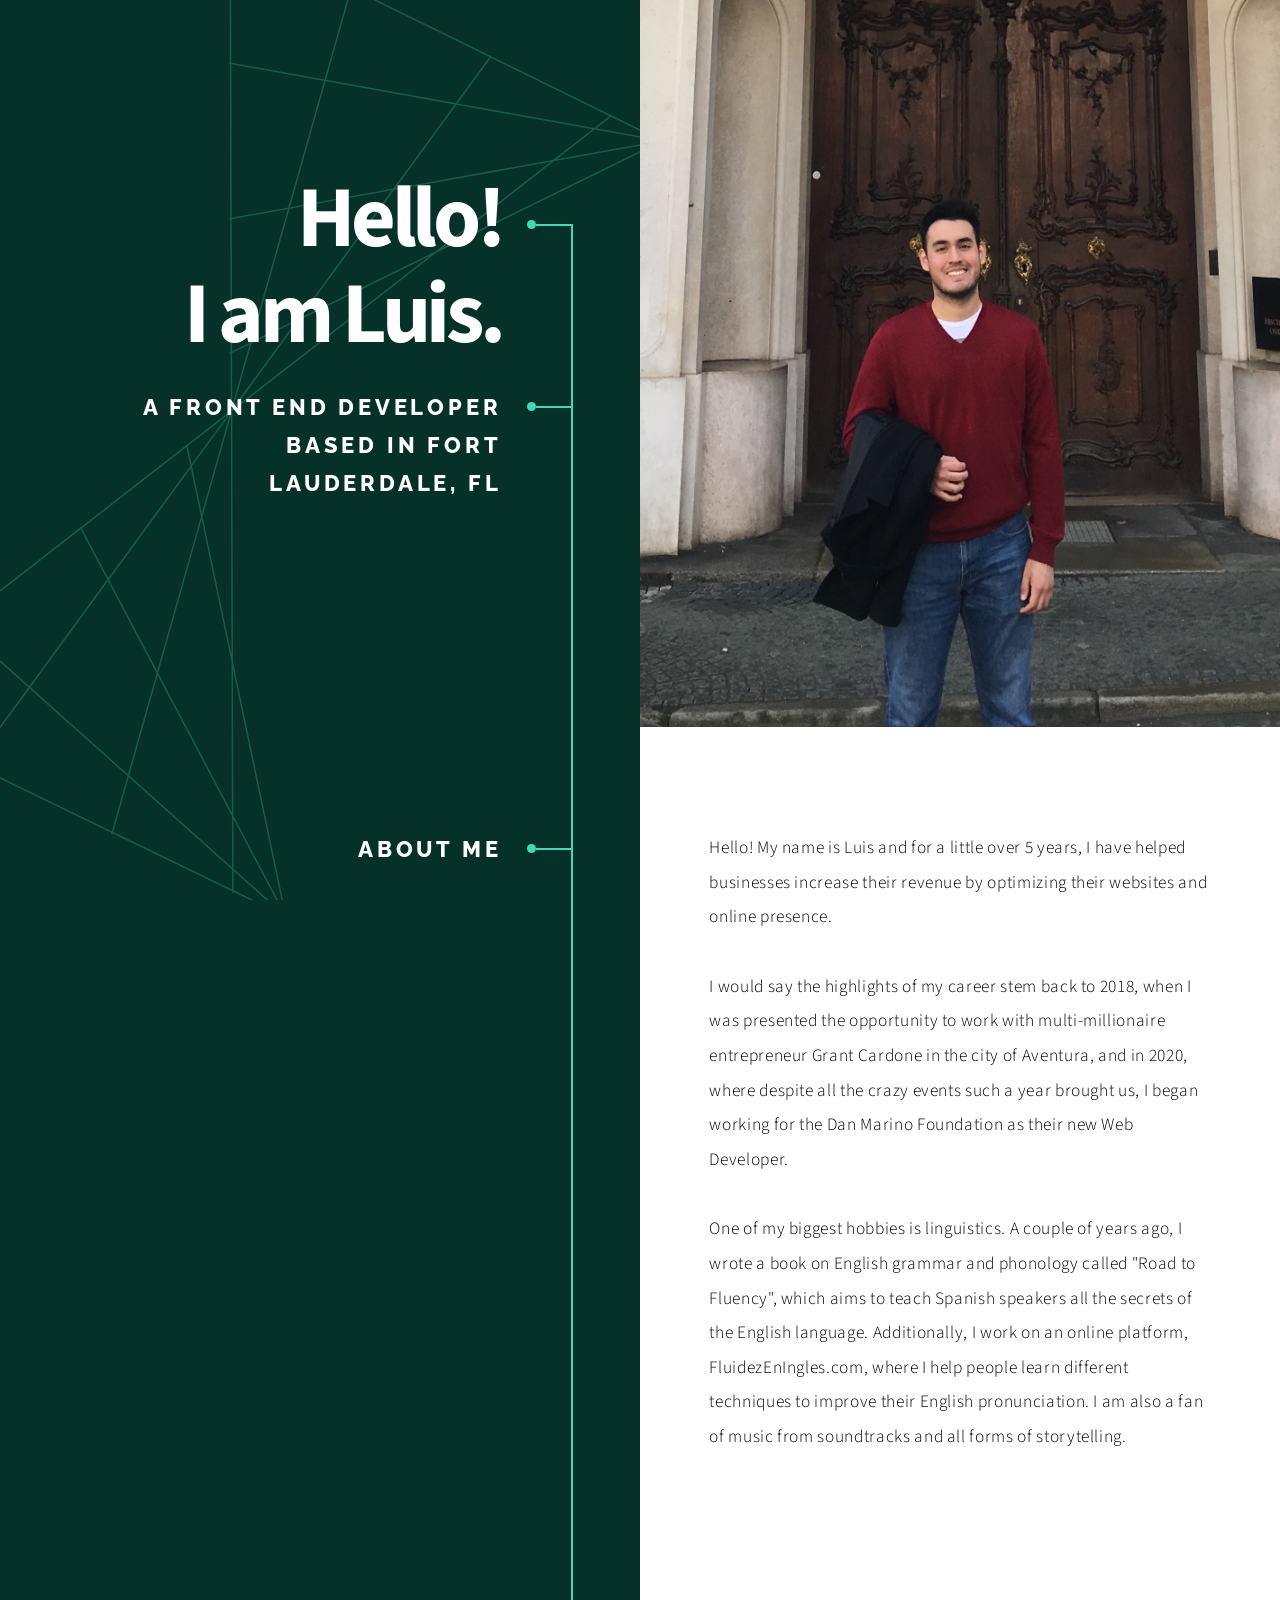
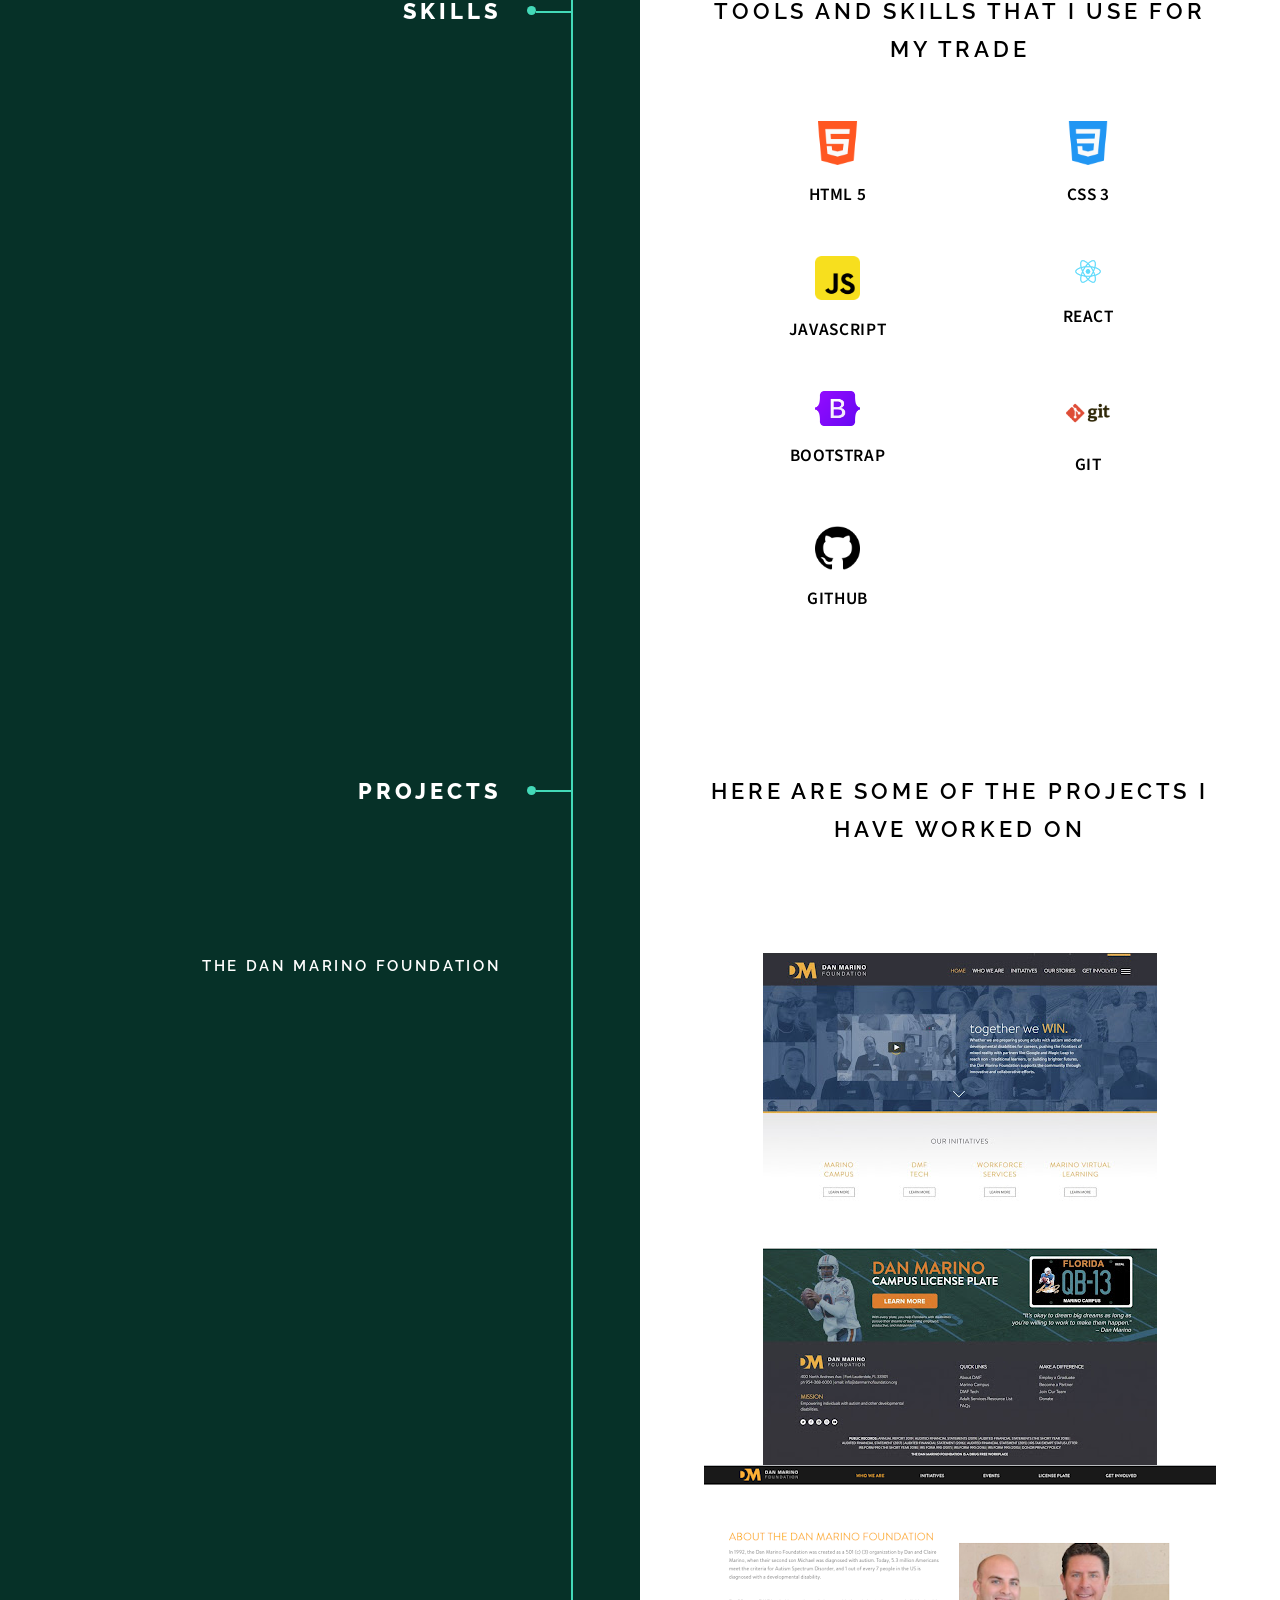
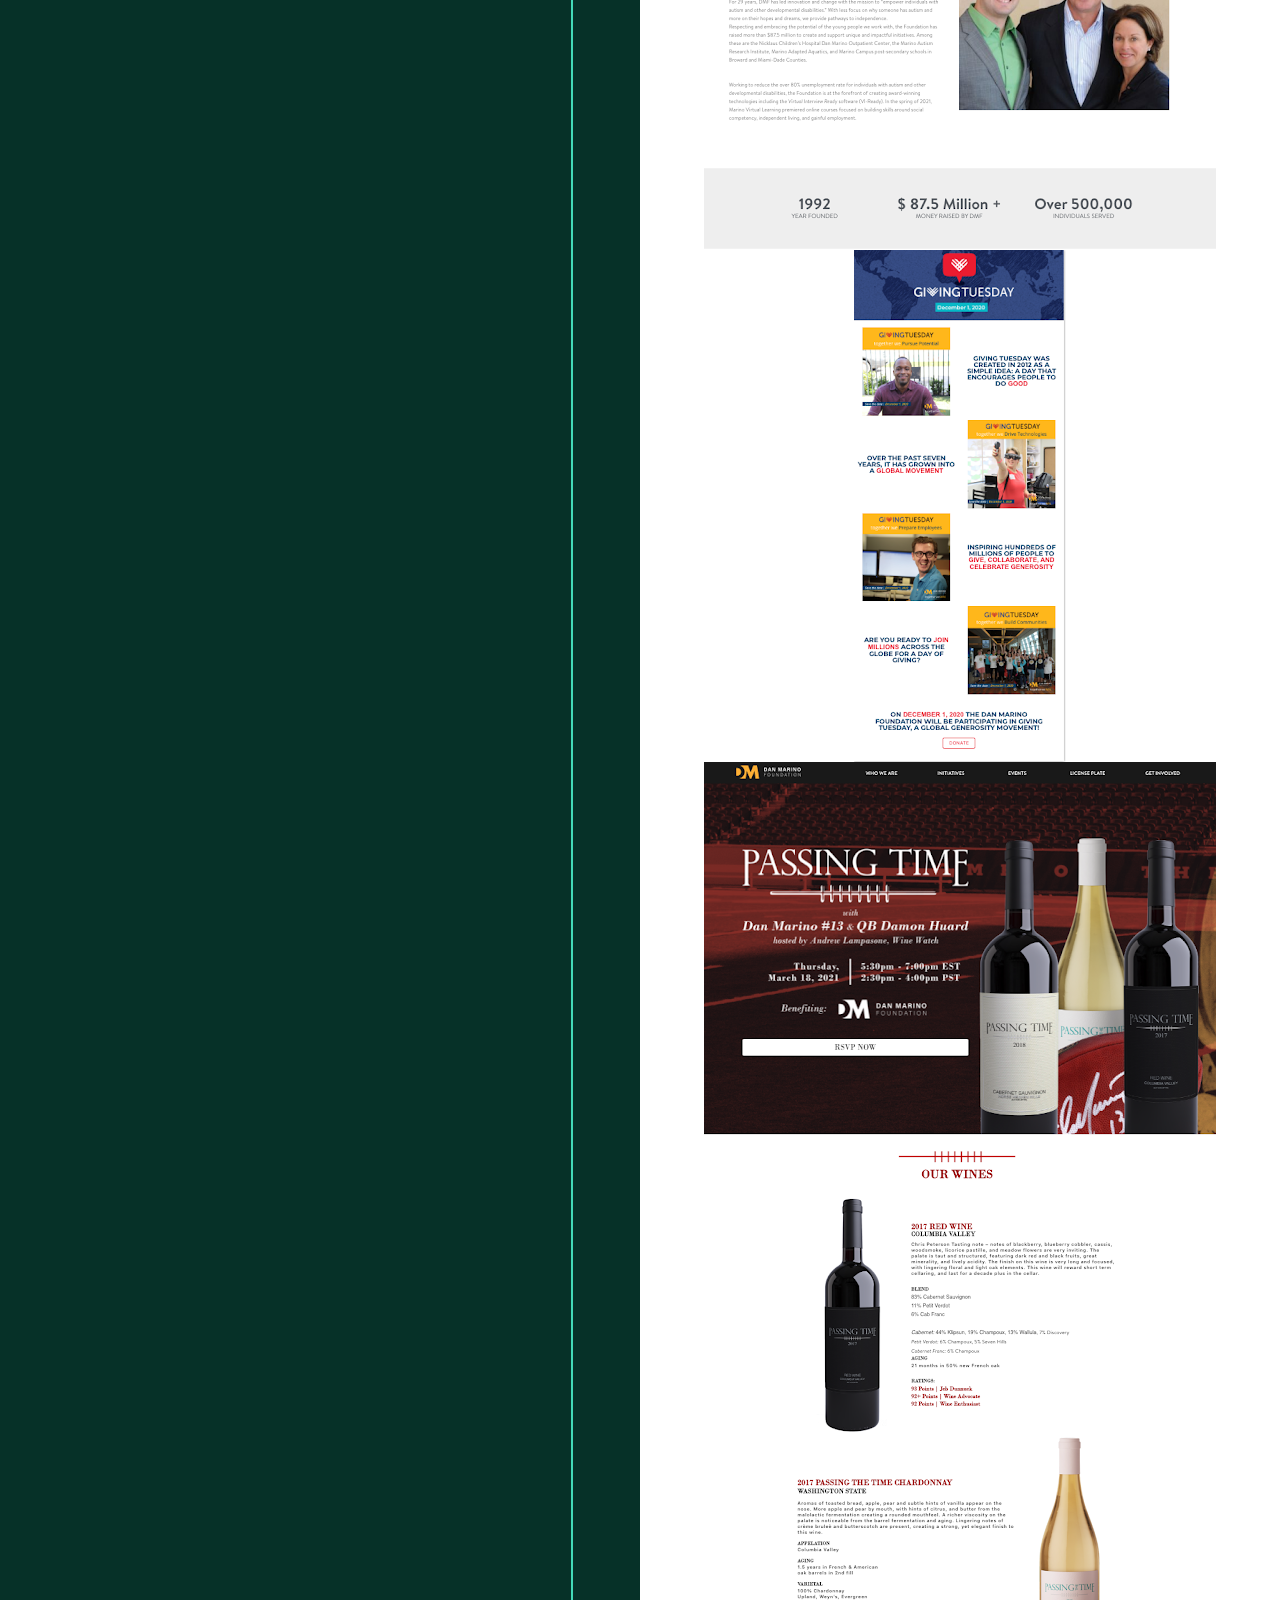
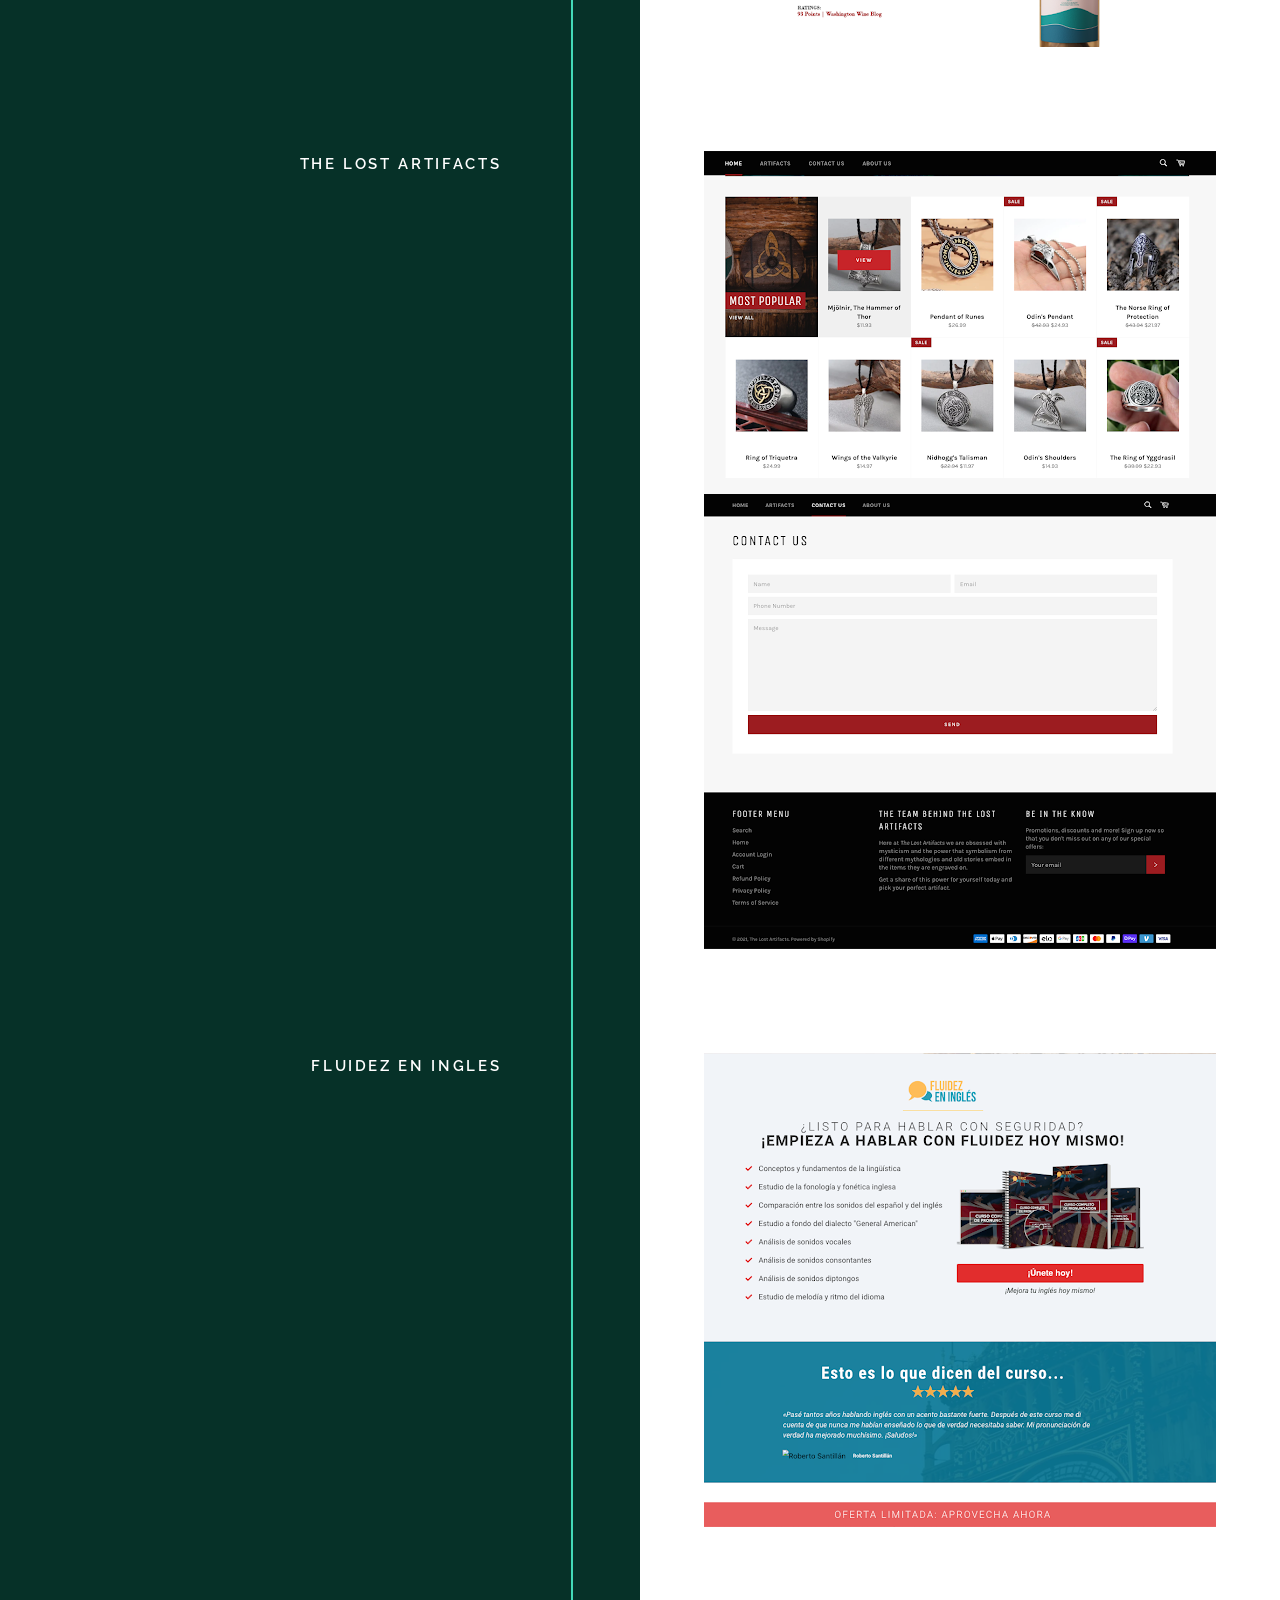
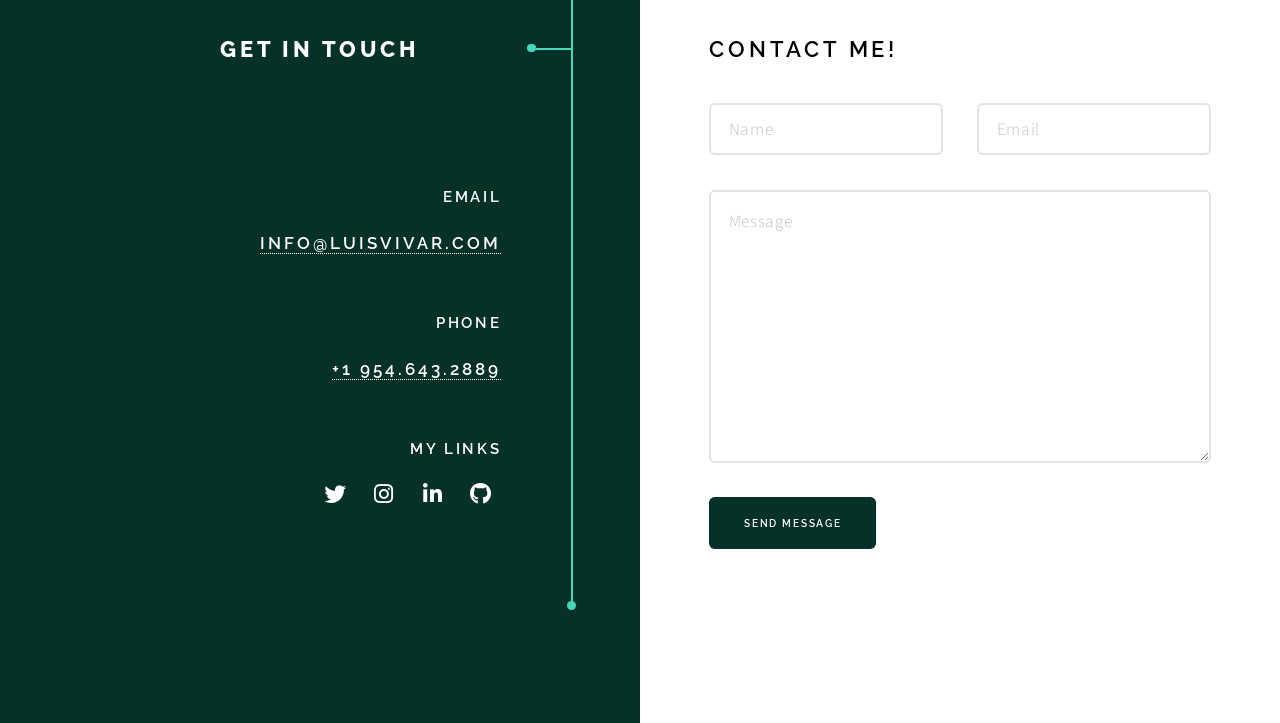
==== index.html @ 3ec6367f "Corrected Bootstrap Icon Corrected Bootstrap Icon from Skills section" ====
<html>
	<head>
		<title>Luis Vivar's Portfolio</title>
		<meta charset="utf-8" />
		<meta name="viewport" content="width=device-width, initial-scale=1, user-scalable=no" />
		<meta name="description" content="" />
		<meta name="keywords" content="" />
		<link rel="stylesheet" href="assets/css/main.css" />
	</head>
	<body class="is-preload">

		<!-- Wrapper -->
			<div id="wrapper">

				<!-- Intro -->
					<section class="intro">
						<header>
							<h1>Hello!
								<br> I am Luis.
							</h1>
							<h2>A front end developer based in Fort Lauderdale, Fl</h2>
							<!-- Intro <ul class="actions">
								<li><a href="#first" class="arrow scrolly"><span class="label">Next</span></a></li>
							</ul> -->
						</header>
						<div>
							<img id="me-img" src="images/me.jpg" alt="" />
						</div>
					</section>

				<!-- ABOUT ME -->
					<section id="first">
						<header>
							<h2>ABOUT ME</h2>
						</header>
						<div class="content">
							<p>
									Hello! My name is Luis and for a little over 5 years, I have helped businesses increase their revenue by optimizing their websites and online presence. 
								<br>
								<br>I would say the highlights of my career stem back to 2018, when I was presented the opportunity to work with multi-millionaire entrepreneur Grant Cardone in the city of Aventura, and in 2020, where despite all the crazy events such a year brought us, I began working for the Dan Marino Foundation as their new Web Developer.
								<br>
								<br> One of my biggest hobbies is linguistics. A couple of years ago, I wrote a book on English grammar and phonology called "Road to Fluency", which aims to teach Spanish speakers all the secrets of the English language. Additionally, I work on an online platform, FluidezEnIngles.com, where I help people learn different techniques to improve their English pronunciation. I am also a fan of music from soundtracks and all forms of storytelling.
								</p>
							<!-- <span class="image main"><img src="images/pic02.jpg" alt="" /></span> -->
						</div>
					</section>

				<!-- SKILLS -->
					<section>
						<header>
							<h2>Skills</h2>
						</header>
						<div class="content">
							<h2 class="centered-title"><strong>Tools and skills that I use for my trade</strong></h2>
							<ul class="feature-icons">
								<li class="icon solid"><img class="skill-icon" src="images/html-5.png" alt="">
									<br><strong>HTML 5</strong> </li>
								<li class="icon solid"><img class="skill-icon" src="images/css-3.png" alt="">
									<br><strong>CSS 3</strong> </li>
								<li class="icon solid"><img class="skill-icon" src="images/javascript.webp" alt="">
									<br><strong>JAVASCRIPT</strong> </li>
								<li class="icon solid"><img class="skill-icon" src="images/react1.png" alt="">
									<br><strong>REACT</strong> </li>
								<li class="icon solid"><img class="skill-icon" src="images/Bootstrap_logo.svg.png" alt="">
									<br><strong>BOOTSTRAP</strong> </li>
								<li class="icon solid"><img class="skill-icon" src="images/git.webp" alt="">
									<br><strong>GIT</strong> </li>
								<li class="icon solid"><img class="skill-icon" src="images/github.png" alt="">
									<br><strong>GITHUB</strong> </li>
							</ul>
						</div>
					</section>

				<!-- PROJECTS -->
					<section>
						<header>
							<h2>Projects</h2>
						</header>
						<div class="content">
							<h2 class="centered-title"><strong>Here are some of the projects I have worked on</strong></h2>

							<!-- The Dan Marino Foundation -->
								<section>
									<header>
										<h3>The Dan Marino Foundation</h3>
										<!-- <p class="p-project">Vehicula ultrices dolor amet ultricies et condimentum. Magna sed etiam consequat, et lorem adipiscing sed dolor sit amet, consectetur amet do eiusmod tempor incididunt  ipsum suspendisse ultrices gravida.</p>-->
									</header>
									<div class="gallery">
											<img src="images/gallery/dmf1.jpeg" alt="">
											<img src="images/gallery/dmf2.png" alt="">
											<img src="images/gallery/dmf3.png" alt="">
											<img src="images/gallery/dmf4.png" alt="">
											<img src="images/gallery/dmf5.png" alt="">
									</div>
								</section>

							<!-- The Lost Artifacts -->
								<section>
									<header>
										<h3>The Lost Artifacts</h3>
										<!-- <p class="p-project">Aenean ornare velit lacus, ac varius enim ullamcorper eu. Proin aliquam sed facilisis ante interdum congue. Integer mollis, nisl amet convallis, porttitor magna ullamcorper, amet mauris. Ut magna finibus nisi nec lacinia ipsum maximus.</p>-->
									</header>
									<div class="gallery">
											<img src="images/gallery/tla1.png" alt="">
											<img src="images/gallery/tla2.png" alt="">
									</div>
								</section>

							<!-- Fluidez En Ingles -->
								<section>
									<header>
										<h3>Fluidez en Ingles</h3>
										<!-- <p class="p-project">Proin aliquam facilisis ante interdum. Sed nulla amet lorem feugiat tempus aenean ornare velit lacus, ac varius sed enim lorem ullamcorper dolore.  ac varius enim lorem ullamcorper dolore. Proin aliquam facilisis.</p>-->
									</header>
									<div class="gallery">
											<img src="images/gallery/fei.png" alt="">
									</div>
								</section>

						</div>
					</section>

	

				<!-- CONTACT -->
					<section>
						<header>
							<h2 class="centered-title">Get in touch</h2>
						</header>
						<div class="content">
							<h2><strong>Contact me!</strong></h2>
							<form>
								<div class="fields">
									<div class="field half">
										<input type="text" name="name" id="name" placeholder="Name" />
									</div>
									<div class="field half">
										<input type="email" name="email" id="email" placeholder="Email" />
									</div>
									<div class="field">
										<textarea name="message" id="message" placeholder="Message" rows="7"></textarea>
									</div>
								</div>
								<ul class="actions">
									<li><input type="submit" value="Send Message" class="button primary" /></li>
								</ul>
							</form>
						</div>
						<footer>
							<ul class="items">
								<li>
									<h3>Email</h3>
									<a href="#">info@luisvivar.com</a>
								</li>
								<li>
									<h3>Phone</h3>
									<a href="#">+1 954.643.2889</a>
								</li>
								<li>
									<h3>My links</h3>
									<ul class="icons">
										<li><a href="https://twitter.com/luisvivart" class="icon brands fa-twitter" target="_blank"><span class="label">Twitter</span></a></li>
										<li><a href="https://instagram.com/luisvivart" class="icon brands fa-instagram" target="_blank"><span class="label">Instagram</span></a></li>
										<li><a href="https://linkedin.com/in/luisvivart" class="icon brands fa-linkedin-in" target="_blank"><span class="label">LinkedIn</span></a></li>
										<li><a href="https://github.com/luisvivart" class="icon brands fa-github" target="_blank"><span class="label">GitHub</span></a></li>
									</ul>
								</li>
							</ul>
						</footer>
					</section>

		<!-- Scripts -->
			<script src="assets/js/jquery.min.js"></script>
			<script src="assets/js/jquery.scrolly.min.js"></script>
			<script src="assets/js/browser.min.js"></script>
			<script src="assets/js/breakpoints.min.js"></script>
			<script src="assets/js/util.js"></script>
			<script src="assets/js/main.js"></script>

	</body>
</html>
---- assets/css/main.css ----
@import url(fontawesome-all.min.css);
@import url("https://fonts.googleapis.com/css?family=Source+Sans+Pro:300,600,700,300i,600i,700i|Raleway:600,800");

/**
	CUSTOM CSS
**/

.skill-icon{
	max-width: 18%;
}

#me-img {
	max-width:100%;
	height: auto;

}


.gallery {
	text-align: center;
	display: block;
}

	.gallery img {
		max-width:100%;
		height:auto;
	}

.p-project{
	color: white;
}

.centered-title {
	text-align: center;
}

html, body, div, span, applet, object,
iframe, h1, h2, h3, h4, h5, h6, p, blockquote,
pre, a, abbr, acronym, address, big, cite,
code, del, dfn, em, ins, kbd, q, s, samp,
small, strike, strong, sub, sup, tt, var, b,
u, i, center, dl, dt, dd, ol, ul, li, fieldset,
form, label, legend, table, caption, tbody,
tfoot, thead, tr, th, td, article, aside,
canvas, details, embed, figure, figcaption,
footer, header, hgroup, menu, nav, output, ruby,
section, summary, time, mark, audio, video {
	margin: 0;
	padding: 0;
	border: 0;
	font-size: 100%;
	font: inherit;
	vertical-align: baseline;}


article, aside, details, figcaption, figure,
footer, header, hgroup, menu, nav, section {
	display: block;}

body {
	line-height: 1;
}

ol, ul {
	list-style: none;
}

blockquote, q {
	quotes: none;
}

	blockquote:before, blockquote:after, q:before, q:after {
		content: '';
		content: none;
	}

table {
	border-collapse: collapse;
	border-spacing: 0;
}

body {
	-webkit-text-size-adjust: none;
}

mark {
	background-color: transparent;
	color: inherit;
}

input::-moz-focus-inner {
	border: 0;
	padding: 0;
}

input, select, textarea {
	-moz-appearance: none;
	-webkit-appearance: none;
	-ms-appearance: none;
	appearance: none;
}

/* Basic */

	@-ms-viewport {
		width: device-width;
	}

	body {
		-ms-overflow-style: scrollbar;
	}

	@media screen and (max-width: 480px) {

		html, body {
			min-width: 320px;
		}

	}

	html {
		box-sizing: border-box;
	}

	*, *:before, *:after {
		box-sizing: inherit;
	}

	html {
		overflow-x: hidden;
	}

	body {
		background: #ffffff;
		overflow-x: hidden;
	}

		body.is-preload *, body.is-preload *:before, body.is-preload *:after {
			-moz-animation: none !important;
			-webkit-animation: none !important;
			-ms-animation: none !important;
			animation: none !important;
			-moz-transition: none !important;
			-webkit-transition: none !important;
			-ms-transition: none !important;
			transition: none !important;
		}

/* Typography */

	html {
		font-size: 18pt;
	}

		@media screen and (max-width: 1920px) {

			html {
				font-size: 13pt;
			}

		}

		@media screen and (max-width: 1152px) {

			html {
				font-size: 14pt;
			}

		}

		@media screen and (max-width: 736px) {

			html {
				font-size: 12pt;
			}

		}

		@media screen and (max-width: 480px) {

			html {
				font-size: 11pt;
			}

		}

	body {
		background-color: #ffffff;
		color: #000000;
	}

	body, input, select, textarea {
		color: #000000;
		font-family: "Source Sans Pro", Helvetica, sans-serif;
		font-size: 1rem;
		font-weight: 300;
		letter-spacing: 0.0375em;
		line-height: 2;
	}

	a {
		-moz-transition: border-bottom-color 0.25s ease-in-out;
		-webkit-transition: border-bottom-color 0.25s ease-in-out;
		-ms-transition: border-bottom-color 0.25s ease-in-out;
		transition: border-bottom-color 0.25s ease-in-out;
		text-decoration: none;
		color: #000000;
		border-bottom: dotted 1px;
	}

		a:hover {
			text-decoration: none;
			border-bottom-color: transparent;
		}

	strong, b {
		font-weight: 600;
		color: #000000;
	}

	em, i {
		font-style: italic;
	}

	p, span{
		margin: 0 0 2rem 0;
	}

	h1, h2, h3, h4, h5, h6, a {
		color: white;
		font-family: "Raleway", Helvetica, sans-serif;
		font-weight: 600;
		letter-spacing: 0.175em;
		line-height: 1.75;
		margin: 0 0 1.5rem 0;
		text-transform: uppercase;
	}

		h1 a, h2 a, h3 a, h4 a, h5 a, h6 a {
			color: inherit;
			text-decoration: none;
		}

	h1 {
		font-family: "Source Sans Pro", Helvetica, sans-serif;
		font-size: 5rem;
		font-weight: 700;
		letter-spacing: -0.05em;
		line-height: 1.1;
		margin: 0 0 1.5rem 0;
		text-transform: none;
	}

	h2 {
		font-size: 1.25rem;
		font-weight: 800;
		margin: 0 0 2rem 0;
	}

	h3 {
		font-size: 0.875rem;
	}

	h4 {
		font-size: 0.875rem;
	}

	h5 {
		font-size: 0.75rem;
	}

	h6 {
		font-size: 0.625rem;
	}

	@media screen and (max-width: 736px) {

		h1 {
			font-size: 4.5rem;
			line-height: 1.1;
		}

		h2 {
			font-size: 1.25rem;
			line-height: 1.7;
		}

		h3 {
			font-size: 0.9rem;
		}

		h4 {
			font-size: 0.75rem;
		}

		h5 {
			font-size: 0.675rem;
		}

	}

	@media screen and (max-width: 360px) {

		h1 {
			font-size: 3.75rem;
		}

		h2 {
			font-size: 1.125rem;
		}

		h3 {
			font-size: 0.8rem;
		}

		h4 {
			font-size: 0.675rem;
		}

		h5 {
			font-size: 0.675rem;
		}

	}

	sub {
		font-size: 0.8rem;
		position: relative;
		top: 0.5rem;
	}

	sup {
		font-size: 0.8rem;
		position: relative;
		top: -0.5rem;
	}

	blockquote {
		border-left: solid 0.5rem rgba(144, 144, 144, 0.25);
		font-style: italic;
		margin: 0 0 2rem 0;
		padding: 1rem 0 1rem 2rem;
	}

	code {
		background: rgba(144, 144, 144, 0.1);
		border-radius: 0.325rem;
		font-family: "Courier New", monospace;
		font-size: 0.9rem;
		margin: 0 0.25rem;
		padding: 0.25rem 0.65rem;
	}

	pre {
		-webkit-overflow-scrolling: touch;
		font-family: "Courier New", monospace;
		font-size: 0.9rem;
		margin: 0 0 2rem 0;
		width: 100%;
	}

		pre code {
			display: block;
			line-height: 1.75;
			padding: 1rem 1.5rem;
			overflow-x: auto;
		}

	hr {
		border: 0;
		border-bottom: solid 2px rgba(144, 144, 144, 0.25);
		margin: 3rem 0;
	}

		hr.major {
			margin: 5rem 0;
		}

		@media screen and (max-width: 736px) {

			hr.major {
				margin: 3rem 0;
			}

		}

/* Row */

	.row {
		display: flex;
		flex-wrap: wrap;
		box-sizing: border-box;
		align-items: stretch;
	}

		.row > * {
			box-sizing: border-box;
		}

		.row.gtr-uniform > * > :last-child {
			margin-bottom: 0;
		}

		.row.aln-left {
			justify-content: flex-start;
		}

		.row.aln-center {
			justify-content: center;
		}

		.row.aln-right {
			justify-content: flex-end;
		}

		.row.aln-top {
			align-items: flex-start;
		}

		.row.aln-middle {
			align-items: center;
		}

		.row.aln-bottom {
			align-items: flex-end;
		}

		.row > .imp {
			order: -1;
		}

		.row > .col-1 {
			width: 8.33333%;
		}

		.row > .off-1 {
			margin-left: 8.33333%;
		}

		.row > .col-2 {
			width: 16.66667%;
		}

		.row > .off-2 {
			margin-left: 16.66667%;
		}

		.row > .col-3 {
			width: 25%;
		}

		.row > .off-3 {
			margin-left: 25%;
		}

		.row > .col-4 {
			width: 33.33333%;
		}

		.row > .off-4 {
			margin-left: 33.33333%;
		}

		.row > .col-5 {
			width: 41.66667%;
		}

		.row > .off-5 {
			margin-left: 41.66667%;
		}

		.row > .col-6 {
			width: 50%;
		}

		.row > .off-6 {
			margin-left: 50%;
		}

		.row > .col-7 {
			width: 58.33333%;
		}

		.row > .off-7 {
			margin-left: 58.33333%;
		}

		.row > .col-8 {
			width: 66.66667%;
		}

		.row > .off-8 {
			margin-left: 66.66667%;
		}

		.row > .col-9 {
			width: 75%;
		}

		.row > .off-9 {
			margin-left: 75%;
		}

		.row > .col-10 {
			width: 83.33333%;
		}

		.row > .off-10 {
			margin-left: 83.33333%;
		}

		.row > .col-11 {
			width: 91.66667%;
		}

		.row > .off-11 {
			margin-left: 91.66667%;
		}

		.row > .col-12 {
			width: 100%;
		}

		.row > .off-12 {
			margin-left: 100%;
		}

		.row.gtr-0 {
			margin-top: 0;
			margin-left: 0rem;
		}

			.row.gtr-0 > * {
				padding: 0 0 0 0rem;
			}

			.row.gtr-0.gtr-uniform {
				margin-top: 0rem;
			}

				.row.gtr-0.gtr-uniform > * {
					padding-top: 0rem;
				}

		.row.gtr-25 {
			margin-top: 0;
			margin-left: -0.5rem;
		}

			.row.gtr-25 > * {
				padding: 0 0 0 0.5rem;
			}

			.row.gtr-25.gtr-uniform {
				margin-top: -0.5rem;
			}

				.row.gtr-25.gtr-uniform > * {
					padding-top: 0.5rem;
				}

		.row.gtr-50 {
			margin-top: 0;
			margin-left: -1rem;
		}

			.row.gtr-50 > * {
				padding: 0 0 0 1rem;
			}

			.row.gtr-50.gtr-uniform {
				margin-top: -1rem;
			}

				.row.gtr-50.gtr-uniform > * {
					padding-top: 1rem;
				}

		.row {
			margin-top: 0;
			margin-left: -2rem;
		}

			.row > * {
				padding: 0 0 0 2rem;
			}

			.row.gtr-uniform {
				margin-top: -2rem;
			}

				.row.gtr-uniform > * {
					padding-top: 2rem;
				}

		.row.gtr-150 {
			margin-top: 0;
			margin-left: -3rem;
		}

			.row.gtr-150 > * {
				padding: 0 0 0 3rem;
			}

			.row.gtr-150.gtr-uniform {
				margin-top: -3rem;
			}

				.row.gtr-150.gtr-uniform > * {
					padding-top: 3rem;
				}

		.row.gtr-200 {
			margin-top: 0;
			margin-left: -4rem;
		}

			.row.gtr-200 > * {
				padding: 0 0 0 4rem;
			}

			.row.gtr-200.gtr-uniform {
				margin-top: -4rem;
			}

				.row.gtr-200.gtr-uniform > * {
					padding-top: 4rem;
				}

		@media screen and (max-width: 1920px) {

			.row {
				display: flex;
				flex-wrap: wrap;
				box-sizing: border-box;
				align-items: stretch;
			}

				.row > * {
					box-sizing: border-box;
				}

				.row.gtr-uniform > * > :last-child {
					margin-bottom: 0;
				}

				.row.aln-left {
					justify-content: flex-start;
				}

				.row.aln-center {
					justify-content: center;
				}

				.row.aln-right {
					justify-content: flex-end;
				}

				.row.aln-top {
					align-items: flex-start;
				}

				.row.aln-middle {
					align-items: center;
				}

				.row.aln-bottom {
					align-items: flex-end;
				}

				.row > .imp-xlarge {
					order: -1;
				}

				.row > .col-1-xlarge {
					width: 8.33333%;
				}

				.row > .off-1-xlarge {
					margin-left: 8.33333%;
				}

				.row > .col-2-xlarge {
					width: 16.66667%;
				}

				.row > .off-2-xlarge {
					margin-left: 16.66667%;
				}

				.row > .col-3-xlarge {
					width: 25%;
				}

				.row > .off-3-xlarge {
					margin-left: 25%;
				}

				.row > .col-4-xlarge {
					width: 33.33333%;
				}

				.row > .off-4-xlarge {
					margin-left: 33.33333%;
				}

				.row > .col-5-xlarge {
					width: 41.66667%;
				}

				.row > .off-5-xlarge {
					margin-left: 41.66667%;
				}

				.row > .col-6-xlarge {
					width: 50%;
				}

				.row > .off-6-xlarge {
					margin-left: 50%;
				}

				.row > .col-7-xlarge {
					width: 58.33333%;
				}

				.row > .off-7-xlarge {
					margin-left: 58.33333%;
				}

				.row > .col-8-xlarge {
					width: 66.66667%;
				}

				.row > .off-8-xlarge {
					margin-left: 66.66667%;
				}

				.row > .col-9-xlarge {
					width: 75%;
				}

				.row > .off-9-xlarge {
					margin-left: 75%;
				}

				.row > .col-10-xlarge {
					width: 83.33333%;
				}

				.row > .off-10-xlarge {
					margin-left: 83.33333%;
				}

				.row > .col-11-xlarge {
					width: 91.66667%;
				}

				.row > .off-11-xlarge {
					margin-left: 91.66667%;
				}

				.row > .col-12-xlarge {
					width: 100%;
				}

				.row > .off-12-xlarge {
					margin-left: 100%;
				}

				.row.gtr-0 {
					margin-top: 0;
					margin-left: 0rem;
				}

					.row.gtr-0 > * {
						padding: 0 0 0 0rem;
					}

					.row.gtr-0.gtr-uniform {
						margin-top: 0rem;
					}

						.row.gtr-0.gtr-uniform > * {
							padding-top: 0rem;
						}

				.row.gtr-25 {
					margin-top: 0;
					margin-left: -0.5rem;
				}

					.row.gtr-25 > * {
						padding: 0 0 0 0.5rem;
					}

					.row.gtr-25.gtr-uniform {
						margin-top: -0.5rem;
					}

						.row.gtr-25.gtr-uniform > * {
							padding-top: 0.5rem;
						}

				.row.gtr-50 {
					margin-top: 0;
					margin-left: -1rem;
				}

					.row.gtr-50 > * {
						padding: 0 0 0 1rem;
					}

					.row.gtr-50.gtr-uniform {
						margin-top: -1rem;
					}

						.row.gtr-50.gtr-uniform > * {
							padding-top: 1rem;
						}

				.row {
					margin-top: 0;
					margin-left: -2rem;
				}

					.row > * {
						padding: 0 0 0 2rem;
					}

					.row.gtr-uniform {
						margin-top: -2rem;
					}

						.row.gtr-uniform > * {
							padding-top: 2rem;
						}

				.row.gtr-150 {
					margin-top: 0;
					margin-left: -3rem;
				}

					.row.gtr-150 > * {
						padding: 0 0 0 3rem;
					}

					.row.gtr-150.gtr-uniform {
						margin-top: -3rem;
					}

						.row.gtr-150.gtr-uniform > * {
							padding-top: 3rem;
						}

				.row.gtr-200 {
					margin-top: 0;
					margin-left: -4rem;
				}

					.row.gtr-200 > * {
						padding: 0 0 0 4rem;
					}

					.row.gtr-200.gtr-uniform {
						margin-top: -4rem;
					}

						.row.gtr-200.gtr-uniform > * {
							padding-top: 4rem;
						}

		}

		@media screen and (max-width: 1280px) {

			.row {
				display: flex;
				flex-wrap: wrap;
				box-sizing: border-box;
				align-items: stretch;
			}

				.row > * {
					box-sizing: border-box;
				}

				.row.gtr-uniform > * > :last-child {
					margin-bottom: 0;
				}

				.row.aln-left {
					justify-content: flex-start;
				}

				.row.aln-center {
					justify-content: center;
				}

				.row.aln-right {
					justify-content: flex-end;
				}

				.row.aln-top {
					align-items: flex-start;
				}

				.row.aln-middle {
					align-items: center;
				}

				.row.aln-bottom {
					align-items: flex-end;
				}

				.row > .imp-large {
					order: -1;
				}

				.row > .col-1-large {
					width: 8.33333%;
				}

				.row > .off-1-large {
					margin-left: 8.33333%;
				}

				.row > .col-2-large {
					width: 16.66667%;
				}

				.row > .off-2-large {
					margin-left: 16.66667%;
				}

				.row > .col-3-large {
					width: 25%;
				}

				.row > .off-3-large {
					margin-left: 25%;
				}

				.row > .col-4-large {
					width: 33.33333%;
				}

				.row > .off-4-large {
					margin-left: 33.33333%;
				}

				.row > .col-5-large {
					width: 41.66667%;
				}

				.row > .off-5-large {
					margin-left: 41.66667%;
				}

				.row > .col-6-large {
					width: 50%;
				}

				.row > .off-6-large {
					margin-left: 50%;
				}

				.row > .col-7-large {
					width: 58.33333%;
				}

				.row > .off-7-large {
					margin-left: 58.33333%;
				}

				.row > .col-8-large {
					width: 66.66667%;
				}

				.row > .off-8-large {
					margin-left: 66.66667%;
				}

				.row > .col-9-large {
					width: 75%;
				}

				.row > .off-9-large {
					margin-left: 75%;
				}

				.row > .col-10-large {
					width: 83.33333%;
				}

				.row > .off-10-large {
					margin-left: 83.33333%;
				}

				.row > .col-11-large {
					width: 91.66667%;
				}

				.row > .off-11-large {
					margin-left: 91.66667%;
				}

				.row > .col-12-large {
					width: 100%;
				}

				.row > .off-12-large {
					margin-left: 100%;
				}

				.row.gtr-0 {
					margin-top: 0;
					margin-left: 0rem;
				}

					.row.gtr-0 > * {
						padding: 0 0 0 0rem;
					}

					.row.gtr-0.gtr-uniform {
						margin-top: 0rem;
					}

						.row.gtr-0.gtr-uniform > * {
							padding-top: 0rem;
						}

				.row.gtr-25 {
					margin-top: 0;
					margin-left: -0.375rem;
				}

					.row.gtr-25 > * {
						padding: 0 0 0 0.375rem;
					}

					.row.gtr-25.gtr-uniform {
						margin-top: -0.375rem;
					}

						.row.gtr-25.gtr-uniform > * {
							padding-top: 0.375rem;
						}

				.row.gtr-50 {
					margin-top: 0;
					margin-left: -0.75rem;
				}

					.row.gtr-50 > * {
						padding: 0 0 0 0.75rem;
					}

					.row.gtr-50.gtr-uniform {
						margin-top: -0.75rem;
					}

						.row.gtr-50.gtr-uniform > * {
							padding-top: 0.75rem;
						}

				.row {
					margin-top: 0;
					margin-left: -1.5rem;
				}

					.row > * {
						padding: 0 0 0 1.5rem;
					}

					.row.gtr-uniform {
						margin-top: -1.5rem;
					}

						.row.gtr-uniform > * {
							padding-top: 1.5rem;
						}

				.row.gtr-150 {
					margin-top: 0;
					margin-left: -2.25rem;
				}

					.row.gtr-150 > * {
						padding: 0 0 0 2.25rem;
					}

					.row.gtr-150.gtr-uniform {
						margin-top: -2.25rem;
					}

						.row.gtr-150.gtr-uniform > * {
							padding-top: 2.25rem;
						}

				.row.gtr-200 {
					margin-top: 0;
					margin-left: -3rem;
				}

					.row.gtr-200 > * {
						padding: 0 0 0 3rem;
					}

					.row.gtr-200.gtr-uniform {
						margin-top: -3rem;
					}

						.row.gtr-200.gtr-uniform > * {
							padding-top: 3rem;
						}

		}

		@media screen and (max-width: 1152px) {

			.row {
				display: flex;
				flex-wrap: wrap;
				box-sizing: border-box;
				align-items: stretch;
			}

				.row > * {
					box-sizing: border-box;
				}

				.row.gtr-uniform > * > :last-child {
					margin-bottom: 0;
				}

				.row.aln-left {
					justify-content: flex-start;
				}

				.row.aln-center {
					justify-content: center;
				}

				.row.aln-right {
					justify-content: flex-end;
				}

				.row.aln-top {
					align-items: flex-start;
				}

				.row.aln-middle {
					align-items: center;
				}

				.row.aln-bottom {
					align-items: flex-end;
				}

				.row > .imp-medium {
					order: -1;
				}

				.row > .col-1-medium {
					width: 8.33333%;
				}

				.row > .off-1-medium {
					margin-left: 8.33333%;
				}

				.row > .col-2-medium {
					width: 16.66667%;
				}

				.row > .off-2-medium {
					margin-left: 16.66667%;
				}

				.row > .col-3-medium {
					width: 25%;
				}

				.row > .off-3-medium {
					margin-left: 25%;
				}

				.row > .col-4-medium {
					width: 33.33333%;
				}

				.row > .off-4-medium {
					margin-left: 33.33333%;
				}

				.row > .col-5-medium {
					width: 41.66667%;
				}

				.row > .off-5-medium {
					margin-left: 41.66667%;
				}

				.row > .col-6-medium {
					width: 50%;
				}

				.row > .off-6-medium {
					margin-left: 50%;
				}

				.row > .col-7-medium {
					width: 58.33333%;
				}

				.row > .off-7-medium {
					margin-left: 58.33333%;
				}

				.row > .col-8-medium {
					width: 66.66667%;
				}

				.row > .off-8-medium {
					margin-left: 66.66667%;
				}

				.row > .col-9-medium {
					width: 75%;
				}

				.row > .off-9-medium {
					margin-left: 75%;
				}

				.row > .col-10-medium {
					width: 83.33333%;
				}

				.row > .off-10-medium {
					margin-left: 83.33333%;
				}

				.row > .col-11-medium {
					width: 91.66667%;
				}

				.row > .off-11-medium {
					margin-left: 91.66667%;
				}

				.row > .col-12-medium {
					width: 100%;
				}

				.row > .off-12-medium {
					margin-left: 100%;
				}

				.row.gtr-0 {
					margin-top: 0;
					margin-left: 0rem;
				}

					.row.gtr-0 > * {
						padding: 0 0 0 0rem;
					}

					.row.gtr-0.gtr-uniform {
						margin-top: 0rem;
					}

						.row.gtr-0.gtr-uniform > * {
							padding-top: 0rem;
						}

				.row.gtr-25 {
					margin-top: 0;
					margin-left: -0.375rem;
				}

					.row.gtr-25 > * {
						padding: 0 0 0 0.375rem;
					}

					.row.gtr-25.gtr-uniform {
						margin-top: -0.375rem;
					}

						.row.gtr-25.gtr-uniform > * {
							padding-top: 0.375rem;
						}

				.row.gtr-50 {
					margin-top: 0;
					margin-left: -0.75rem;
				}

					.row.gtr-50 > * {
						padding: 0 0 0 0.75rem;
					}

					.row.gtr-50.gtr-uniform {
						margin-top: -0.75rem;
					}

						.row.gtr-50.gtr-uniform > * {
							padding-top: 0.75rem;
						}

				.row {
					margin-top: 0;
					margin-left: -1.5rem;
				}

					.row > * {
						padding: 0 0 0 1.5rem;
					}

					.row.gtr-uniform {
						margin-top: -1.5rem;
					}

						.row.gtr-uniform > * {
							padding-top: 1.5rem;
						}

				.row.gtr-150 {
					margin-top: 0;
					margin-left: -2.25rem;
				}

					.row.gtr-150 > * {
						padding: 0 0 0 2.25rem;
					}

					.row.gtr-150.gtr-uniform {
						margin-top: -2.25rem;
					}

						.row.gtr-150.gtr-uniform > * {
							padding-top: 2.25rem;
						}

				.row.gtr-200 {
					margin-top: 0;
					margin-left: -3rem;
				}

					.row.gtr-200 > * {
						padding: 0 0 0 3rem;
					}

					.row.gtr-200.gtr-uniform {
						margin-top: -3rem;
					}

						.row.gtr-200.gtr-uniform > * {
							padding-top: 3rem;
						}

		}

		@media screen and (max-width: 736px) {

			.row {
				display: flex;
				flex-wrap: wrap;
				box-sizing: border-box;
				align-items: stretch;
			}

				.row > * {
					box-sizing: border-box;
				}

				.row.gtr-uniform > * > :last-child {
					margin-bottom: 0;
				}

				.row.aln-left {
					justify-content: flex-start;
				}

				.row.aln-center {
					justify-content: center;
				}

				.row.aln-right {
					justify-content: flex-end;
				}

				.row.aln-top {
					align-items: flex-start;
				}

				.row.aln-middle {
					align-items: center;
				}

				.row.aln-bottom {
					align-items: flex-end;
				}

				.row > .imp-small {
					order: -1;
				}

				.row > .col-1-small {
					width: 8.33333%;
				}

				.row > .off-1-small {
					margin-left: 8.33333%;
				}

				.row > .col-2-small {
					width: 16.66667%;
				}

				.row > .off-2-small {
					margin-left: 16.66667%;
				}

				.row > .col-3-small {
					width: 25%;
				}

				.row > .off-3-small {
					margin-left: 25%;
				}

				.row > .col-4-small {
					width: 33.33333%;
				}

				.row > .off-4-small {
					margin-left: 33.33333%;
				}

				.row > .col-5-small {
					width: 41.66667%;
				}

				.row > .off-5-small {
					margin-left: 41.66667%;
				}

				.row > .col-6-small {
					width: 50%;
				}

				.row > .off-6-small {
					margin-left: 50%;
				}

				.row > .col-7-small {
					width: 58.33333%;
				}

				.row > .off-7-small {
					margin-left: 58.33333%;
				}

				.row > .col-8-small {
					width: 66.66667%;
				}

				.row > .off-8-small {
					margin-left: 66.66667%;
				}

				.row > .col-9-small {
					width: 75%;
				}

				.row > .off-9-small {
					margin-left: 75%;
				}

				.row > .col-10-small {
					width: 83.33333%;
				}

				.row > .off-10-small {
					margin-left: 83.33333%;
				}

				.row > .col-11-small {
					width: 91.66667%;
				}

				.row > .off-11-small {
					margin-left: 91.66667%;
				}

				.row > .col-12-small {
					width: 100%;
				}

				.row > .off-12-small {
					margin-left: 100%;
				}

				.row.gtr-0 {
					margin-top: 0;
					margin-left: 0rem;
				}

					.row.gtr-0 > * {
						padding: 0 0 0 0rem;
					}

					.row.gtr-0.gtr-uniform {
						margin-top: 0rem;
					}

						.row.gtr-0.gtr-uniform > * {
							padding-top: 0rem;
						}

				.row.gtr-25 {
					margin-top: 0;
					margin-left: -0.3125rem;
				}

					.row.gtr-25 > * {
						padding: 0 0 0 0.3125rem;
					}

					.row.gtr-25.gtr-uniform {
						margin-top: -0.3125rem;
					}

						.row.gtr-25.gtr-uniform > * {
							padding-top: 0.3125rem;
						}

				.row.gtr-50 {
					margin-top: 0;
					margin-left: -0.625rem;
				}

					.row.gtr-50 > * {
						padding: 0 0 0 0.625rem;
					}

					.row.gtr-50.gtr-uniform {
						margin-top: -0.625rem;
					}

						.row.gtr-50.gtr-uniform > * {
							padding-top: 0.625rem;
						}

				.row {
					margin-top: 0;
					margin-left: -1.25rem;
				}

					.row > * {
						padding: 0 0 0 1.25rem;
					}

					.row.gtr-uniform {
						margin-top: -1.25rem;
					}

						.row.gtr-uniform > * {
							padding-top: 1.25rem;
						}

				.row.gtr-150 {
					margin-top: 0;
					margin-left: -1.875rem;
				}

					.row.gtr-150 > * {
						padding: 0 0 0 1.875rem;
					}

					.row.gtr-150.gtr-uniform {
						margin-top: -1.875rem;
					}

						.row.gtr-150.gtr-uniform > * {
							padding-top: 1.875rem;
						}

				.row.gtr-200 {
					margin-top: 0;
					margin-left: -2.5rem;
				}

					.row.gtr-200 > * {
						padding: 0 0 0 2.5rem;
					}

					.row.gtr-200.gtr-uniform {
						margin-top: -2.5rem;
					}

						.row.gtr-200.gtr-uniform > * {
							padding-top: 2.5rem;
						}

		}

		@media screen and (max-width: 480px) {

			.row {
				display: flex;
				flex-wrap: wrap;
				box-sizing: border-box;
				align-items: stretch;
			}

				.row > * {
					box-sizing: border-box;
				}

				.row.gtr-uniform > * > :last-child {
					margin-bottom: 0;
				}

				.row.aln-left {
					justify-content: flex-start;
				}

				.row.aln-center {
					justify-content: center;
				}

				.row.aln-right {
					justify-content: flex-end;
				}

				.row.aln-top {
					align-items: flex-start;
				}

				.row.aln-middle {
					align-items: center;
				}

				.row.aln-bottom {
					align-items: flex-end;
				}

				.row > .imp-xsmall {
					order: -1;
				}

				.row > .col-1-xsmall {
					width: 8.33333%;
				}

				.row > .off-1-xsmall {
					margin-left: 8.33333%;
				}

				.row > .col-2-xsmall {
					width: 16.66667%;
				}

				.row > .off-2-xsmall {
					margin-left: 16.66667%;
				}

				.row > .col-3-xsmall {
					width: 25%;
				}

				.row > .off-3-xsmall {
					margin-left: 25%;
				}

				.row > .col-4-xsmall {
					width: 33.33333%;
				}

				.row > .off-4-xsmall {
					margin-left: 33.33333%;
				}

				.row > .col-5-xsmall {
					width: 41.66667%;
				}

				.row > .off-5-xsmall {
					margin-left: 41.66667%;
				}

				.row > .col-6-xsmall {
					width: 50%;
				}

				.row > .off-6-xsmall {
					margin-left: 50%;
				}

				.row > .col-7-xsmall {
					width: 58.33333%;
				}

				.row > .off-7-xsmall {
					margin-left: 58.33333%;
				}

				.row > .col-8-xsmall {
					width: 66.66667%;
				}

				.row > .off-8-xsmall {
					margin-left: 66.66667%;
				}

				.row > .col-9-xsmall {
					width: 75%;
				}

				.row > .off-9-xsmall {
					margin-left: 75%;
				}

				.row > .col-10-xsmall {
					width: 83.33333%;
				}

				.row > .off-10-xsmall {
					margin-left: 83.33333%;
				}

				.row > .col-11-xsmall {
					width: 91.66667%;
				}

				.row > .off-11-xsmall {
					margin-left: 91.66667%;
				}

				.row > .col-12-xsmall {
					width: 100%;
				}

				.row > .off-12-xsmall {
					margin-left: 100%;
				}

				.row.gtr-0 {
					margin-top: 0;
					margin-left: 0rem;
				}

					.row.gtr-0 > * {
						padding: 0 0 0 0rem;
					}

					.row.gtr-0.gtr-uniform {
						margin-top: 0rem;
					}

						.row.gtr-0.gtr-uniform > * {
							padding-top: 0rem;
						}

				.row.gtr-25 {
					margin-top: 0;
					margin-left: -0.3125rem;
				}

					.row.gtr-25 > * {
						padding: 0 0 0 0.3125rem;
					}

					.row.gtr-25.gtr-uniform {
						margin-top: -0.3125rem;
					}

						.row.gtr-25.gtr-uniform > * {
							padding-top: 0.3125rem;
						}

				.row.gtr-50 {
					margin-top: 0;
					margin-left: -0.625rem;
				}

					.row.gtr-50 > * {
						padding: 0 0 0 0.625rem;
					}

					.row.gtr-50.gtr-uniform {
						margin-top: -0.625rem;
					}

						.row.gtr-50.gtr-uniform > * {
							padding-top: 0.625rem;
						}

				.row {
					margin-top: 0;
					margin-left: -1.25rem;
				}

					.row > * {
						padding: 0 0 0 1.25rem;
					}

					.row.gtr-uniform {
						margin-top: -1.25rem;
					}

						.row.gtr-uniform > * {
							padding-top: 1.25rem;
						}

				.row.gtr-150 {
					margin-top: 0;
					margin-left: -1.875rem;
				}

					.row.gtr-150 > * {
						padding: 0 0 0 1.875rem;
					}

					.row.gtr-150.gtr-uniform {
						margin-top: -1.875rem;
					}

						.row.gtr-150.gtr-uniform > * {
							padding-top: 1.875rem;
						}

				.row.gtr-200 {
					margin-top: 0;
					margin-left: -2.5rem;
				}

					.row.gtr-200 > * {
						padding: 0 0 0 2.5rem;
					}

					.row.gtr-200.gtr-uniform {
						margin-top: -2.5rem;
					}

						.row.gtr-200.gtr-uniform > * {
							padding-top: 2.5rem;
						}

		}

/* Box */

	.box {
		border: solid 2px rgba(144, 144, 144, 0.25);
		border-radius: 0.325rem;
		margin-bottom: 2rem;
		padding: 1.5rem;
	}

		.box > :last-child {
			margin-bottom: 0;
		}

		.box.alt {
			border: 0;
			border-radius: 0;
			padding: 0;
		}

/* Button */

	input[type="submit"],
	input[type="reset"],
	input[type="button"],
	button,
	.button {
		-moz-appearance: none;
		-webkit-appearance: none;
		-ms-appearance: none;
		appearance: none;
		-moz-transition: background-color 0.25s ease-in-out, box-shadow 0.25s ease-in-out, color 0.25s ease-in-out;
		-webkit-transition: background-color 0.25s ease-in-out, box-shadow 0.25s ease-in-out, color 0.25s ease-in-out;
		-ms-transition: background-color 0.25s ease-in-out, box-shadow 0.25s ease-in-out, color 0.25s ease-in-out;
		transition: background-color 0.25s ease-in-out, box-shadow 0.25s ease-in-out, color 0.25s ease-in-out;
		background-color: transparent;
		border-radius: 0.325rem;
		border: 0;
		box-shadow: inset 0 0 0 2px rgba(144, 144, 144, 0.25);
		color: #000000 !important;
		cursor: pointer;
		display: inline-block;
		font-family: "Raleway", Helvetica, sans-serif;
		font-size: 0.6rem;
		font-weight: 600;
		height: 3rem;
		letter-spacing: 0.175em;
		line-height: 3rem;
		padding: 0 2rem;
		text-align: center;
		text-decoration: none;
		text-transform: uppercase;
		white-space: nowrap;
	}

		input[type="submit"]:hover,
		input[type="reset"]:hover,
		input[type="button"]:hover,
		button:hover,
		.button:hover {
			box-shadow: inset 0 0 0 2px #2ee4bb;
			color: #2ee4bb !important;
		}

		input[type="submit"]:active,
		input[type="reset"]:active,
		input[type="button"]:active,
		button:active,
		.button:active {
			background-color: rgba(73, 252, 212, 0.25);
			box-shadow: inset 0 0 0 2px #2ee4bb;
			color: #2ee4bb !important;
		}

		input[type="submit"].small,
		input[type="reset"].small,
		input[type="button"].small,
		button.small,
		.button.small {
			font-size: 0.5rem;
			height: 2.25rem;
			line-height: 2.25rem;
			padding: 0 1.25rem;
		}

		input[type="submit"].large,
		input[type="reset"].large,
		input[type="button"].large,
		button.large,
		.button.large {
			font-size: 0.7rem;
			height: 3.2625rem;
			line-height: 3.2625rem;
			padding: 0 3.25rem;
		}

		input[type="submit"].wide,
		input[type="reset"].wide,
		input[type="button"].wide,
		button.wide,
		.button.wide {
			min-width: 13rem;
		}

		input[type="submit"].icon:before,
		input[type="reset"].icon:before,
		input[type="button"].icon:before,
		button.icon:before,
		.button.icon:before {
			margin-right: 0.5rem;
		}

		input[type="submit"].fit,
		input[type="reset"].fit,
		input[type="button"].fit,
		button.fit,
		.button.fit {
			width: 100%;
		}

		input[type="submit"].disabled, input[type="submit"]:disabled,
		input[type="reset"].disabled,
		input[type="reset"]:disabled,
		input[type="button"].disabled,
		input[type="button"]:disabled,
		button.disabled,
		button:disabled,
		.button.disabled,
		.button:disabled {
			pointer-events: none;
			opacity: 0.25;
		}

		input[type="submit"].primary,
		input[type="reset"].primary,
		input[type="button"].primary,
		button.primary,
		.button.primary {
			background-color: #063128;
			box-shadow: none;
			color: white !important;
		}

			input[type="submit"].primary:hover,
			input[type="reset"].primary:hover,
			input[type="button"].primary:hover,
			button.primary:hover,
			.button.primary:hover {
				background-color: #93ffe7;
			}

			input[type="submit"].primary:active,
			input[type="reset"].primary:active,
			input[type="button"].primary:active,
			button.primary:active,
			.button.primary:active {
				background-color: #44f2cb;
			}

		@media screen and (max-width: 736px) {

			input[type="submit"],
			input[type="reset"],
			input[type="button"],
			button,
			.button {
				font-size: 0.7rem;
				height: 3.3rem;
				line-height: 3.3rem;
			}

				input[type="submit"].large,
				input[type="reset"].large,
				input[type="button"].large,
				button.large,
				.button.large {
					font-size: 0.8rem;
					height: 3.75rem;
					line-height: 3.75rem;
				}

				input[type="submit"].small,
				input[type="reset"].small,
				input[type="button"].small,
				button.small,
				.button.small {
					font-size: 0.6rem;
					height: 3rem;
					line-height: 3rem;
				}

		}

/* Form */

	form {
		margin: 0 0 2rem 0;
	}

		form > :last-child {
			margin-bottom: 0;
		}

		form > .fields {
			display: -moz-flex;
			display: -webkit-flex;
			display: -ms-flex;
			display: flex;
			-moz-flex-wrap: wrap;
			-webkit-flex-wrap: wrap;
			-ms-flex-wrap: wrap;
			flex-wrap: wrap;
			margin: -2rem 0 2rem -2rem;
			width: calc(100% + 4rem);
		}

			form > .fields > .field {
				-moz-flex-grow: 0;
				-webkit-flex-grow: 0;
				-ms-flex-grow: 0;
				flex-grow: 0;
				-moz-flex-shrink: 0;
				-webkit-flex-shrink: 0;
				-ms-flex-shrink: 0;
				flex-shrink: 0;
				padding: 2rem 0 0 2rem;
				width: calc(100% - 2rem);
			}

				form > .fields > .field > :last-child {
					margin-bottom: 0;
				}

				form > .fields > .field.half {
					width: calc(50% - 1rem);
				}

				form > .fields > .field.third {
					width: calc(100%/3 - 0.66667rem);
				}

				form > .fields > .field.quarter {
					width: calc(25% - 0.5rem);
				}

		@media screen and (max-width: 480px) {

			form > .fields {
				margin: -1.5rem 0 2rem -1.5rem;
				width: calc(100% + 3rem);
			}

				form > .fields > .field {
					padding: 1.5rem 0 0 1.5rem;
					width: calc(100% - 1.5rem);
				}

					form > .fields > .field.half {
						width: calc(100% - 1.5rem);
					}

					form > .fields > .field.third {
						width: calc(100% - 1.5rem);
					}

					form > .fields > .field.quarter {
						width: calc(100% - 1.5rem);
					}

		}

	input[type="text"],
	input[type="password"],
	input[type="email"],
	input[type="tel"],
	input[type="search"],
	input[type="url"],
	select,
	textarea {
		-moz-appearance: none;
		-webkit-appearance: none;
		-ms-appearance: none;
		appearance: none;
		border-radius: 0.325rem;
		border: solid 2px rgba(144, 144, 144, 0.25);
		color: inherit;
		display: block;
		outline: 0;
		padding: 0 1rem;
		text-decoration: none;
		width: 100%;
	}

		input[type="text"]:invalid,
		input[type="password"]:invalid,
		input[type="email"]:invalid,
		input[type="tel"]:invalid,
		input[type="search"]:invalid,
		input[type="url"]:invalid,
		select:invalid,
		textarea:invalid {
			box-shadow: none;
		}

		input[type="text"]:focus,
		input[type="password"]:focus,
		input[type="email"]:focus,
		input[type="tel"]:focus,
		input[type="search"]:focus,
		input[type="url"]:focus,
		select:focus,
		textarea:focus {
			border-color: #2ee4bb;
		}

	label {
		color: #000000;
		display: block;
		font-family: "Raleway", Helvetica, sans-serif;
		font-size: 0.75rem;
		font-weight: 600;
		letter-spacing: 0.175em;
		line-height: 1.75;
		margin: 0 0 1rem 0;
		text-transform: uppercase;
	}

	input[type="text"],
	input[type="password"],
	input[type="email"],
	input[type="tel"],
	input[type="search"],
	input[type="url"] {
		height: 3rem;
	}

	select {
		background-image: url("data:image/svg+xml;charset=utf8,%3Csvg xmlns='http://www.w3.org/2000/svg' width='40' height='40' preserveAspectRatio='none' viewBox='0 0 40 40'%3E%3Cpath d='M9.4,12.3l10.4,10.4l10.4-10.4c0.2-0.2,0.5-0.4,0.9-0.4c0.3,0,0.6,0.1,0.9,0.4l3.3,3.3c0.2,0.2,0.4,0.5,0.4,0.9 c0,0.4-0.1,0.6-0.4,0.9L20.7,31.9c-0.2,0.2-0.5,0.4-0.9,0.4c-0.3,0-0.6-0.1-0.9-0.4L4.3,17.3c-0.2-0.2-0.4-0.5-0.4-0.9 c0-0.4,0.1-0.6,0.4-0.9l3.3-3.3c0.2-0.2,0.5-0.4,0.9-0.4S9.1,12.1,9.4,12.3z' fill='rgba(144, 144, 144, 0.25)' /%3E%3C/svg%3E");
		background-position: calc(100% - 1rem) center;
		background-repeat: no-repeat;
		background-size: 1.25rem;
		height: 3rem;
		padding-right: 3rem;
		text-overflow: ellipsis;
	}

		select option {
			background-color: #ffffff;
			color: #000000;
		}

		select:focus::-ms-value {
			background-color: transparent;
		}

		select::-ms-expand {
			display: none;
		}

	textarea {
		padding: 0.75rem 1rem;
	}

	input[type="checkbox"],
	input[type="radio"] {
		-moz-appearance: none;
		-webkit-appearance: none;
		-ms-appearance: none;
		appearance: none;
		display: block;
		float: left;
		margin-right: -2rem;
		opacity: 0;
		width: 1rem;
		z-index: -1;
	}

		input[type="checkbox"] + label,
		input[type="radio"] + label {
			text-decoration: none;
			color: #000000;
			cursor: pointer;
			display: inline-block;
			font-family: "Source Sans Pro", Helvetica, sans-serif;
			font-size: 1rem;
			font-weight: 300;
			letter-spacing: 0.0375em;
			padding-left: 2.675rem;
			padding-right: 0.875rem;
			position: relative;
			text-transform: none;
		}

			input[type="checkbox"] + label:before,
			input[type="radio"] + label:before {
				-moz-osx-font-smoothing: grayscale;
				-webkit-font-smoothing: antialiased;
				display: inline-block;
				font-style: normal;
				font-variant: normal;
				text-rendering: auto;
				line-height: 1;
				text-transform: none !important;
				font-family: 'Font Awesome 5 Free';
				font-weight: 900;
			}

			input[type="checkbox"] + label:before,
			input[type="radio"] + label:before {
				border-radius: 0.325rem;
				border: solid 2px rgba(144, 144, 144, 0.25);
				content: '';
				display: inline-block;
				font-size: 0.8rem;
				height: 2.25rem;
				left: 0;
				line-height: 2.25rem;
				position: absolute;
				text-align: center;
				top: -0.15rem;
				width: 2.25rem;
			}

		input[type="checkbox"]:checked + label:before,
		input[type="radio"]:checked + label:before {
			content: '\f00c';
			background-color: #063128;
			border-color: #063128;
			color: #ffffff;
		}

		input[type="checkbox"]:focus + label:before,
		input[type="radio"]:focus + label:before {
			border-color: #063128;
			box-shadow: 0 0 0 1px #063128;
		}

	input[type="checkbox"] + label:before {
		border-radius: 0.325rem;
	}

	input[type="radio"] + label:before {
		border-radius: 100%;
	}

	::-webkit-input-placeholder {
		opacity: 1.0;
		color: rgba(0, 0, 0, 0.25) !important;
	}

	:-moz-placeholder {
		opacity: 1.0;
		color: rgba(0, 0, 0, 0.25) !important;
	}

	::-moz-placeholder {
		opacity: 1.0;
		color: rgba(0, 0, 0, 0.25) !important;
	}

	:-ms-input-placeholder {
		opacity: 1.0;
		color: rgba(0, 0, 0, 0.25) !important;
	}

	@media screen and (max-width: 736px) {

		label {
			font-size: 0.675rem;
		}

		input[type="checkbox"] + label,
		input[type="radio"] + label {
			font-size: 1rem;
		}

	}

	@media screen and (max-width: 360px) {

		label {
			font-size: 0.675rem;
		}

		input[type="checkbox"] + label,
		input[type="radio"] + label {
			font-size: 1rem;
		}

	}

/* Icon */

	.icon {
		text-decoration: none;
		border-bottom: none;
		position: relative;
	}

		.icon:before {
			-moz-osx-font-smoothing: grayscale;
			-webkit-font-smoothing: antialiased;
			display: inline-block;
			font-style: normal;
			font-variant: normal;
			text-rendering: auto;
			line-height: 1;
			text-transform: none !important;
			font-family: 'Font Awesome 5 Free';
			font-weight: 400;
		}

		.icon > .label {
			display: none;
		}

		.icon.solid:before {
			font-weight: 900;
		}

		.icon.brands:before {
			font-family: 'Font Awesome 5 Brands';
		}


/* List */

	ol {
		list-style: decimal;
		margin: 0 0 2rem 0;
		padding-left: 1.25rem;
	}

		ol li {
			padding-left: 0.25rem;
		}

	ul {
		list-style: disc;
		margin: 0 0 2rem 0;
		padding-left: 1rem;
	}

		ul li {
			padding-left: 0.325rem;
		}

		ul.alt {
			list-style: none;
			padding-left: 0;
		}

			ul.alt > li {
				border-top: solid 1px rgba(144, 144, 144, 0.25);
				padding: 0.75rem 0;
			}

				ul.alt > li:first-child {
					border-top: 0;
					padding-top: 0;
				}

				ul.alt > li:last-child {
					padding-bottom: 0;
				}

		ul.items {
			list-style: none;
			padding-left: 0;
		}

			ul.items > li {
				padding-left: 0;
				margin: 0 0 3rem 0;
			}

				ul.items > li > h3 {
					margin: 0 0 1rem 0;
				}

				ul.items > li > :last-child {
					margin-bottom: 0;
				}

				ul.items > li:last-child {
					margin-bottom: 0;
				}

		@media screen and (max-width: 736px) {

			ul.items > li {
				margin: 0 0 2rem 0;
			}

		}

	dl {
		margin: 0 0 2rem 0;
	}

		dl dt {
			display: block;
			font-weight: 600;
			margin: 0 0 1rem 0;
		}

		dl dd {
			margin-left: 1.5rem;
		}

/* Actions */

	ul.actions {
		display: -moz-flex;
		display: -webkit-flex;
		display: -ms-flex;
		display: flex;
		cursor: default;
		list-style: none;
		margin-left: -1rem;
		padding-left: 0;
	}

		ul.actions li {
			padding: 0 0 0 1rem;
			vertical-align: middle;
		}

		ul.actions.special {
			-moz-justify-content: center;
			-webkit-justify-content: center;
			-ms-justify-content: center;
			justify-content: center;
			width: 100%;
			margin-left: 0;
		}

			ul.actions.special li:first-child {
				padding-left: 0;
			}

		ul.actions.stacked {
			-moz-flex-direction: column;
			-webkit-flex-direction: column;
			-ms-flex-direction: column;
			flex-direction: column;
			margin-left: 0;
		}

			ul.actions.stacked li {
				padding: 1.3rem 0 0 0;
			}

				ul.actions.stacked li:first-child {
					padding-top: 0;
				}

		ul.actions.fit {
			width: calc(100% + 1rem);
		}

			ul.actions.fit li {
				-moz-flex-grow: 1;
				-webkit-flex-grow: 1;
				-ms-flex-grow: 1;
				flex-grow: 1;
				-moz-flex-shrink: 1;
				-webkit-flex-shrink: 1;
				-ms-flex-shrink: 1;
				flex-shrink: 1;
				width: 100%;
			}

				ul.actions.fit li > * {
					width: 100%;
				}

			ul.actions.fit.stacked {
				width: 100%;
			}

		@media screen and (max-width: 480px) {

			ul.actions:not(.fixed) {
				-moz-flex-direction: column;
				-webkit-flex-direction: column;
				-ms-flex-direction: column;
				flex-direction: column;
				margin-left: 0;
				width: 100% !important;
			}

				ul.actions:not(.fixed) li {
					-moz-flex-grow: 1;
					-webkit-flex-grow: 1;
					-ms-flex-grow: 1;
					flex-grow: 1;
					-moz-flex-shrink: 1;
					-webkit-flex-shrink: 1;
					-ms-flex-shrink: 1;
					flex-shrink: 1;
					padding: 1rem 0 0 0;
					text-align: center;
					width: 100%;
				}

					ul.actions:not(.fixed) li > * {
						width: 100%;
					}

					ul.actions:not(.fixed) li:first-child {
						padding-top: 0;
					}

					ul.actions:not(.fixed) li input[type="submit"],
					ul.actions:not(.fixed) li input[type="reset"],
					ul.actions:not(.fixed) li input[type="button"],
					ul.actions:not(.fixed) li button,
					ul.actions:not(.fixed) li .button {
						width: 100%;
					}

						ul.actions:not(.fixed) li input[type="submit"].icon:before,
						ul.actions:not(.fixed) li input[type="reset"].icon:before,
						ul.actions:not(.fixed) li input[type="button"].icon:before,
						ul.actions:not(.fixed) li button.icon:before,
						ul.actions:not(.fixed) li .button.icon:before {
							margin-left: -0.5rem;
						}

		}

/* Icons */

	ul.icons {
		cursor: default;
		list-style: none;
		padding-left: 0;
	}

		ul.icons li {
			display: inline-block;
		}

			ul.icons li:last-child {
				padding-right: 0;
			}

			ul.icons li .icon {
				-moz-transition: background-color 0.25s ease-in-out;
				-webkit-transition: background-color 0.25s ease-in-out;
				-ms-transition: background-color 0.25s ease-in-out;
				transition: background-color 0.25s ease-in-out;
				width: 2.25rem;
				height: 2.25rem;
				text-align: center;
				line-height: 2.25rem;
				border-radius: 2.25rem;
				display: inline-block;
			}

				ul.icons li .icon:before {
					font-size: 1.25rem;
				}

				ul.icons li .icon:hover {
					background-color: rgba(144, 144, 144, 0.1);
				}

/* Table */

	.table-wrapper {
		-webkit-overflow-scrolling: touch;
		overflow-x: auto;
	}

	table {
		margin: 0 0 2rem 0;
		width: 100%;
	}

		table tbody tr {
			border: solid 1px rgba(144, 144, 144, 0.25);
			border-left: 0;
			border-right: 0;
		}

			table tbody tr:nth-child(2n + 1) {
				background-color: rgba(144, 144, 144, 0.1);
			}

		table td {
			padding: 0.75rem 0.75rem;
		}

		table th {
			color: #000000;
			font-size: 0.9rem;
			font-weight: 600;
			padding: 0 0.75rem 0.75rem 0.75rem;
			text-align: left;
		}

		table thead {
			border-bottom: solid 2px rgba(144, 144, 144, 0.25);
		}

		table tfoot {
			border-top: solid 2px rgba(144, 144, 144, 0.25);
		}

		table.alt {
			border-collapse: separate;
		}

			table.alt tbody tr td {
				border: solid 1px rgba(144, 144, 144, 0.25);
				border-left-width: 0;
				border-top-width: 0;
			}

				table.alt tbody tr td:first-child {
					border-left-width: 1px;
				}

			table.alt tbody tr:first-child td {
				border-top-width: 1px;
			}

			table.alt thead {
				border-bottom: 0;
			}

			table.alt tfoot {
				border-top: 0;
			}

/* Arrow */

	a.arrow {
		border-bottom: 0;
		display: inline-block;
		height: 4rem;
		position: relative;
		width: 6rem;
	}

		a.arrow .label {
			display: none;
		}

		a.arrow:before {
			background-image: url("data:image/svg+xml;charset=utf8,%3Csvg xmlns='http://www.w3.org/2000/svg' x='0px' y='0px' viewBox='0 0 512 512'%3E%3Cpath d='M442.53,346.28L293.65,495.16c-0.33,0.33-0.7,0.62-1.05,0.94c-9.16,9.77-22.15,15.9-36.6,15.9 c-14.44,0-27.43-6.13-36.59-15.88c-0.35-0.33-0.72-0.62-1.06-0.96L69.47,346.28c-19.62-19.62-19.62-51.44,0-71.05 c19.62-19.62,51.43-19.62,71.06,0l65.23,65.23V50.24C205.76,22.5,228.25,0,256,0s50.24,22.5,50.24,50.24v290.21l65.23-65.23 c19.62-19.62,51.43-19.62,71.05,0C462.15,294.84,462.15,326.66,442.53,346.28z' fill='%23000000' /%3E%3C/svg%3E");
			background-position: center;
			background-repeat: no-repeat;
			background-size: contain;
			content: '';
			display: inline-block;
			height: 100%;
			position: relative;
			width: 3rem;
		}

/* Feature Icons */

	ul.feature-icons {
		display: flex;
		flex-wrap: wrap;
		list-style: none;
		margin: 3rem 0;
		padding-left: 0;
		text-align: center;
	}

		ul.feature-icons:first-child {
			margin-top: 0;
		}

		ul.feature-icons li {
			margin: 2.5rem 0 0 0;
			padding: auto;
			position: relative;
			width: 50%;
		}

			ul.feature-icons li:before {
				background-image: url("data:image/svg+xml;charset=utf8,%3Csvg xmlns='http://www.w3.org/2000/svg' x='0px' y='0px' viewBox='0 0 512 512'%3E%3Cpath d='M256,0l221.7,128v256L256,512L34.3,384V128L256,0z' fill='rgba(144, 144, 144, 0.1)' /%3E%3C/svg%3E");
				background-position: center;
				background-repeat: no-repeat;
				background-size: contain;
				color: #000000;
				display: block;
				font-size: 1.25rem;
				height: 3.25rem;
				left: 0;
				line-height: 3.25rem;
				position: absolute;
				text-align: center;
				top: 0;
				width: 3.25rem;
			}

			ul.feature-icons li:nth-child(1), ul.feature-icons li:nth-child(2) {
				margin-top: 0;
			}

		@media screen and (max-width: 736px) {

			ul.feature-icons {
				margin: 0 0 3rem 0;
			}

				ul.feature-icons li {
					width: 100%;
				}

					ul.feature-icons li:nth-child(2) {
						margin-top: 2rem;
					}

		}

/* Wrapper */

	#wrapper {
		position: relative;
		width: 100vw;
		padding: 0 0 10rem 0;
	}

		#wrapper:before {
			background-attachment: fixed;
			background-color: #063128;
			background-image: url("data:image/svg+xml;charset=utf8,%3Csvg xmlns='http://www.w3.org/2000/svg' viewBox='0 0 920 1750' x='0px' y='0px'%3E %3Cpath style='fill: rgba(67, 217, 184, 0.25)' d='M889.72,1137.55l-2.91-0.75l-364.39,282.94l-0.7-0.9l-0.51,0.11l-94.77-451.5l-32.51-15.75l-16.73-8.11l0,0.68 l-1.46,0l0-1.39l-1.89-0.92l-112.41-54.47l-0.29,1.03l-1.41-0.37l0.37-1.31l-34.14-16.54l-98.56-47.76l-0.59,0.81l-1.16-0.88 l0.42-0.57L11.43,766.33l-0.25,0.2l-0.9-1.15l102.87-79.98l0.08-0.1l0.02,0.02l116.68-90.72l-0.18-0.34l1.3-0.66l0.05,0.09 l100.5-78.14l-0.07-0.32l0.65-0.14l42.3-32.89l-0.15-54.54l-0.59,0.29l-0.64-1.31l1.23-0.6l-0.01-4.54l-0.33-122.47l-0.99,0.18 l-0.28-1.43l1.27-0.23l-0.4-147.49l-0.87-0.16l0.28-1.43l0.58,0.1l-0.35-127.48l-0.13-0.06l0.64-1.31L489.97,76.8l0.73,0.19 l-0.04,0.14l132.63,65.11l0.33-0.45l1.16,0.88l-0.16,0.22l114.21,56.07l0.45-0.35l0.72,0.93l47.89,23.51l2.76-1.36l0.56,4.61 l-3.32-1.63L571.52,330.88L375.95,482.93l0.66,239.95l51.12,243.57l222.53,107.83l236.23,60.93l2.27-1.77 M375.8,425.34l17.25-8.47 l36.13-127.75l-53.73,9.66L375.8,425.34z M551,241.05l38.19-52.2l-123.83-22.27l-34.13,120.68l98.99-17.81L551,241.05z M532.3,269.09l151.34-27.22l37.63-29.25l-130.48-23.47L532.3,269.09z M303.38,733.9l-2.36-4.48l-44.18-83.78L182.5,747.25 l40.78,36.46l52.69,47.11L303.38,733.9z M277.18,831.91l56.95,50.93L375.69,920l-0.13-49.23l-71.19-135L277.18,831.91z M303.96,731.86l41.93-148.25l-9.74-46.39L257.8,644.33L303.96,731.86z M304.94,733.73l9.55,18.12l61.05,115.78l-0.39-144.6 l-16.9-80.53l-11.71-55.81L304.94,733.73z M375.21,211.79l0.23,85.51l54.17-9.74l34.29-121.23l-88.87-15.98L375.21,211.79z M430.78,288.83l-17.88,63.21L394.81,416l44.01-21.6l90.15-123.23L430.78,288.83z M287.76,898.62l87.99,42.64l-0.05-19.29 l-91.37-81.71l-7.59-6.78l-14.88,52.59L287.76,898.62z M174.26,843.62l86.26,41.8l15-53.03l-93.89-83.95l-53.34,72.91L174.26,843.62 z M113.18,687.22L12.71,765.33l55.69,26.99l58.56,28.38l53.58-73.24l-34.83-31.14L113.18,687.22z M230.62,595.92l-116.27,90.4 l63.02,56.36l4.03,3.61l74.67-102.08l-7.47-14.17L230.62,595.92z M331.94,517.15l-100.15,77.86l25.25,47.88l78.71-107.59l-1.71-8.14 L331.94,517.15z M333.22,516.15l2.02,9.64l1.66,7.92l34.65-47.37L333.22,516.15z M337.31,535.63l9.43,44.95l26.67-94.3 L337.31,535.63z M347.39,583.66l27.74,132.16l-0.62-228.04L347.39,583.66z M374.7,21.83l0.35,127.02l89.27,16.06l24.61-87 L374.7,21.83z M490.25,78.56l-22.26,78.7l-2.24,7.91l124.39,22.37l10.23-13.99l22.04-30.12L490.25,78.56z M623.74,144.09 l-12.29,16.8l-19.71,26.95l131.07,23.58l14.73-11.45L623.74,144.09z M739,200.67l-13.3,10.34l-0.96,0.74l58.14,10.46L739,200.67z M723.19,212.96l-25.33,19.69l-11.14,8.66l97.03-17.45L723.19,212.96z M782.89,225.5l-98.64,17.74l-107.06,83.23L782.89,225.5z M631.68,282.26l49.48-38.47l-150.1,27l-89.41,122.22l129.1-63.37L631.68,282.26z M565.06,334.05l-125.28,61.5l-45.94,62.8 l-14.96,20.44L565.06,334.05z M425.31,412.87l11.65-15.93l-42.69,20.96l-13.66,48.3l-3.58,12.67L425.31,412.87z M392.51,418.76 l-16.71,8.2l0.01,4.72l0.12,45.68L392.51,418.76z M377.21,941.96l21.37,10.36l24.14,11.7l-45.56-40.74L377.21,941.96z M377.15,921.31l34.83,31.15l12.57,11.24l-47.53-90.14L377.15,921.31z M376.63,730.07l0.38,140.33l48.29,91.59L376.63,730.07z M806.29,1197.48l75.8-58.86l-28.56,11.47l-25.6,10.28l14.96,7.25l-0.64,1.31l-16.16-7.83l-124.76,50.1l40.56,36.27L806.29,1197.48z M522.43,1146.18l58.88,111.66l52.71-21.17l64.61-25.95l-75.11-67.17L522.43,1146.18z M621.92,1142.14l-115.78-103.53l-46.8-12.07 l62.33,118.2l7.06-0.18L621.92,1142.14z M700.14,1210.12l124.19-49.87l-42.89-20.78l-155.8,4.04L700.14,1210.12z M679.7,1295.77 l61.03-47.39l-40.9-36.57l-117.85,47.32l42.09,79.82L679.7,1295.77z M522.48,1417.85l1.83-1.42l98.6-76.56l-42.28-80.19 l-84.25,33.83L522.48,1417.85z M496.08,1292.06l83.87-33.68l-59.14-112.16l-55.04,1.43L496.08,1292.06z M465.46,1146.2l54.58-1.42 l-62.61-118.74l-18.03-4.65l0.36-1.41l16.74,4.32l-27.63-52.4L465.46,1146.2z M458.42,1024.79l45.35,11.7l-74.14-66.29 L458.42,1024.79z M431.46,969.87l75.38,67.41l136.26,35.15L431.46,969.87z M649.76,1075.65l-140.54-36.25l114.83,102.68l154.53-4.01 L649.76,1075.65z M656.92,1077.5l124.84,60.5l51.97-1.35l47.7-1.24L656.92,1077.5z M784.62,1139.38l41.54,20.13l56.45-22.67 L784.62,1139.38z'/%3E %3C/svg%3E");
			background-position: -50% 10%;
			background-repeat: repeat-y;
			background-size: 75% auto;
			content: '';
			display: block;
			height: 100%;
			left: 0;
			position: absolute;
			top: 0;
			width: 50vw;
			z-index: -1;
			color:white;
		}

		#wrapper section {
			display: grid;
			grid-template-areas: "header content" "footer content";
			grid-template-columns: 50vw 50vw;
			grid-template-rows: 1fr;
		}

			#wrapper section:first-child {
				margin-top: 0;
			}

			#wrapper section > header {
				grid-area: header;
				justify-self: end;
				text-align: right;
			}

				#wrapper section > header h2 {
					margin: 0 0 5rem 0;
				}

				#wrapper section > header h1 + p {
					font-family: "Raleway", Helvetica, sans-serif;
					font-size: 0.8rem;
					letter-spacing: 0.175em;
					line-height: 2.5;
					text-transform: uppercase;
				}

				#wrapper section > header ul.actions {
					justify-content: flex-end;
				}

			#wrapper section > .content {
				grid-area: content;
				max-width: 60rem;
				position: relative;
			}

			#wrapper section > footer {
				grid-area: footer;
				text-align: right;
			}

				#wrapper section > footer ul.actions {
					justify-content: flex-end;
				}

		#wrapper > section {
			position: relative;
		}

			#wrapper > section > header:before {
				background: #43d9b8;
				content: '';
				display: block;
				margin-top: 1rem;
				position: absolute;
				width: 2px;
			}

			#wrapper > section > header h1, #wrapper > section > header h2 {
				position: relative;
			}

				#wrapper > section > header h1:before, #wrapper > section > header h2:before {
					background: #43d9b8;
					content: '';
					display: block;
					height: 2px;
					position: absolute;
					top: 1rem;
				}

				#wrapper > section > header h1:after, #wrapper > section > header h2:after {
					background: #43d9b8;
					border-radius: 0.5rem;
					content: '';
					display: block;
					height: 0.5rem;
					position: absolute;
					top: 0.75rem;
					width: 0.5rem;
				}

			#wrapper > section > header h1 {
				margin-top: -2rem;
			}

				#wrapper > section > header h1:before {
					top: 3rem;
				}

				#wrapper > section > header h1:after {
					top: 2.75rem;
				}

			#wrapper > section > .content > section {
				position: relative;
			}

				#wrapper > section > .content > section:first-child {
					margin-top: 6rem;
				}

			#wrapper > section.intro {
				align-items: center;
			}

				#wrapper > section.intro > header {
					padding-top: 4rem;
					width: 100%;
				}

					#wrapper > section.intro > header > * {
						margin-left: auto;
					}

					#wrapper > section.intro > header:before {
						left: auto;
					}

				#wrapper > section.intro > .content {
					height: 100vh;
					max-width: none;
				}

			#wrapper > section:last-of-type > header:before {
				height: 100%;
			}

			#wrapper > section:last-of-type > header:after {
				background: #43d9b8;
				border-radius: 0.5rem;
				bottom: -1.5rem;
				content: '';
				display: block;
				height: 0.5rem;
				position: absolute;
				width: 0.5rem;
				z-index: 1;
			}

		#wrapper .copyright {
			color: rgba(0, 0, 0, 0.25);
			font-size: 1rem;
			left: 50vw;
			position: relative;
			width: 50vw;
		}

			#wrapper .copyright a {
				color: inherit;
			}

		#wrapper section {
			margin: 7.5rem 0 0 0;
		}

			#wrapper section > header {
				padding: 0 10rem 0 5rem;
				width: 35rem;
			}

			#wrapper section > .content {
				padding: 0 5rem;
			}

			#wrapper section > footer {
				padding: 0 10rem;
			}

		#wrapper > section > header:before {
			height: calc(100% + 10rem);
			left: calc(50vw - 5rem);
		}

		#wrapper > section > header h1:before, #wrapper > section > header h2:before {
			right: -5rem;
			width: 2.5rem;
		}

		#wrapper > section > header h1:after, #wrapper > section > header h2:after {
			right: -2.5rem;
		}

		#wrapper > section > .content > section {
			left: calc(-50vw - 5rem);
		}

			#wrapper > section > .content > section > header {
				width: 32rem;
			}

		#wrapper > section.intro > header > * {
			width: 20rem;
		}

		#wrapper > section.intro > header:before {
			margin-left: calc(50vw - 10rem);
		}

		@media screen and (max-width: 1152px) {

			#wrapper > section.intro > header > * {
				width: 100%;
			}

			#wrapper > section.intro > header:before {
				margin-left: 0;
			}

		}

		#wrapper > section:last-of-type > header:after {
			left: calc(50vw - 5rem - 0.25rem + 1px);
		}

		#wrapper .copyright {
			padding: 0 5rem;
		}

		@media screen and (max-width: 1280px) {

			#wrapper {
				padding: 0 0 8rem 0;
			}

				#wrapper section {
					margin: 6rem 0 0 0;
				}

					#wrapper section > header {
						padding: 0 8rem 0 4rem;
						width: 33rem;
					}

					#wrapper section > .content {
						padding: 0 4rem;
					}

					#wrapper section > footer {
						padding: 0 8rem;
					}

				#wrapper > section > header:before {
					height: calc(100% + 8rem);
					left: calc(50vw - 4rem);
				}

				#wrapper > section > header h1:before, #wrapper > section > header h2:before {
					right: -4rem;
					width: 2rem;
				}

				#wrapper > section > header h1:after, #wrapper > section > header h2:after {
					right: -2rem;
				}

				#wrapper > section > .content > section {
					left: calc(-50vw - 4rem);
				}

					#wrapper > section > .content > section > header {
						width: 30rem;
					}

				#wrapper > section.intro > header > * {
					width: 21rem;
				}

				#wrapper > section.intro > header:before {
					margin-left: calc(50vw - 8rem);
				}

		}

		@media screen and (max-width: 1280px) and (max-width: 1152px) {

			#wrapper > section.intro > header > * {
				width: 100%;
			}

			#wrapper > section.intro > header:before {
				margin-left: 0;
			}

		}

		@media screen and (max-width: 1280px) {

				#wrapper > section:last-of-type > header:after {
					left: calc(50vw - 4rem - 0.25rem + 1px);
				}

				#wrapper .copyright {
					padding: 0 4rem;
				}

		}

		@media screen and (max-width: 1152px) {

			#wrapper {
				padding: 0;
			}

				#wrapper:before {
					display: none;
				}

				#wrapper section {
					grid-template-areas: "header" "content" "footer";
					grid-template-columns: 1fr;
					grid-template-rows: 3fr;
				}

					#wrapper section > header {
						justify-self: start;
						padding: 0;
						text-align: left;
						width: 100%;
					}

						#wrapper section > header ul.actions {
							justify-content: flex-start;
						}

					#wrapper section > .content {
						padding: 0;
						width: 100%;
						overflow-x: hidden;
					}

					#wrapper section > footer {
						padding: 0;
						text-align: left;
					}

						#wrapper section > footer ul.actions {
							justify-content: flex-start;
						}

				#wrapper > section {
					margin: 0;
				}

					#wrapper > section > header {
						background-attachment: fixed;
						background-color: #063128;
						background-image: url("data:image/svg+xml;charset=utf8,%3Csvg xmlns='http://www.w3.org/2000/svg' viewBox='0 0 920 1750' x='0px' y='0px'%3E %3Cpath style='fill: rgba(67, 217, 184, 0.5)' d='M889.72,1137.55l-2.91-0.75l-364.39,282.94l-0.7-0.9l-0.51,0.11l-94.77-451.5l-32.51-15.75l-16.73-8.11l0,0.68 l-1.46,0l0-1.39l-1.89-0.92l-112.41-54.47l-0.29,1.03l-1.41-0.37l0.37-1.31l-34.14-16.54l-98.56-47.76l-0.59,0.81l-1.16-0.88 l0.42-0.57L11.43,766.33l-0.25,0.2l-0.9-1.15l102.87-79.98l0.08-0.1l0.02,0.02l116.68-90.72l-0.18-0.34l1.3-0.66l0.05,0.09 l100.5-78.14l-0.07-0.32l0.65-0.14l42.3-32.89l-0.15-54.54l-0.59,0.29l-0.64-1.31l1.23-0.6l-0.01-4.54l-0.33-122.47l-0.99,0.18 l-0.28-1.43l1.27-0.23l-0.4-147.49l-0.87-0.16l0.28-1.43l0.58,0.1l-0.35-127.48l-0.13-0.06l0.64-1.31L489.97,76.8l0.73,0.19 l-0.04,0.14l132.63,65.11l0.33-0.45l1.16,0.88l-0.16,0.22l114.21,56.07l0.45-0.35l0.72,0.93l47.89,23.51l2.76-1.36l0.56,4.61 l-3.32-1.63L571.52,330.88L375.95,482.93l0.66,239.95l51.12,243.57l222.53,107.83l236.23,60.93l2.27-1.77 M375.8,425.34l17.25-8.47 l36.13-127.75l-53.73,9.66L375.8,425.34z M551,241.05l38.19-52.2l-123.83-22.27l-34.13,120.68l98.99-17.81L551,241.05z M532.3,269.09l151.34-27.22l37.63-29.25l-130.48-23.47L532.3,269.09z M303.38,733.9l-2.36-4.48l-44.18-83.78L182.5,747.25 l40.78,36.46l52.69,47.11L303.38,733.9z M277.18,831.91l56.95,50.93L375.69,920l-0.13-49.23l-71.19-135L277.18,831.91z M303.96,731.86l41.93-148.25l-9.74-46.39L257.8,644.33L303.96,731.86z M304.94,733.73l9.55,18.12l61.05,115.78l-0.39-144.6 l-16.9-80.53l-11.71-55.81L304.94,733.73z M375.21,211.79l0.23,85.51l54.17-9.74l34.29-121.23l-88.87-15.98L375.21,211.79z M430.78,288.83l-17.88,63.21L394.81,416l44.01-21.6l90.15-123.23L430.78,288.83z M287.76,898.62l87.99,42.64l-0.05-19.29 l-91.37-81.71l-7.59-6.78l-14.88,52.59L287.76,898.62z M174.26,843.62l86.26,41.8l15-53.03l-93.89-83.95l-53.34,72.91L174.26,843.62 z M113.18,687.22L12.71,765.33l55.69,26.99l58.56,28.38l53.58-73.24l-34.83-31.14L113.18,687.22z M230.62,595.92l-116.27,90.4 l63.02,56.36l4.03,3.61l74.67-102.08l-7.47-14.17L230.62,595.92z M331.94,517.15l-100.15,77.86l25.25,47.88l78.71-107.59l-1.71-8.14 L331.94,517.15z M333.22,516.15l2.02,9.64l1.66,7.92l34.65-47.37L333.22,516.15z M337.31,535.63l9.43,44.95l26.67-94.3 L337.31,535.63z M347.39,583.66l27.74,132.16l-0.62-228.04L347.39,583.66z M374.7,21.83l0.35,127.02l89.27,16.06l24.61-87 L374.7,21.83z M490.25,78.56l-22.26,78.7l-2.24,7.91l124.39,22.37l10.23-13.99l22.04-30.12L490.25,78.56z M623.74,144.09 l-12.29,16.8l-19.71,26.95l131.07,23.58l14.73-11.45L623.74,144.09z M739,200.67l-13.3,10.34l-0.96,0.74l58.14,10.46L739,200.67z M723.19,212.96l-25.33,19.69l-11.14,8.66l97.03-17.45L723.19,212.96z M782.89,225.5l-98.64,17.74l-107.06,83.23L782.89,225.5z M631.68,282.26l49.48-38.47l-150.1,27l-89.41,122.22l129.1-63.37L631.68,282.26z M565.06,334.05l-125.28,61.5l-45.94,62.8 l-14.96,20.44L565.06,334.05z M425.31,412.87l11.65-15.93l-42.69,20.96l-13.66,48.3l-3.58,12.67L425.31,412.87z M392.51,418.76 l-16.71,8.2l0.01,4.72l0.12,45.68L392.51,418.76z M377.21,941.96l21.37,10.36l24.14,11.7l-45.56-40.74L377.21,941.96z M377.15,921.31l34.83,31.15l12.57,11.24l-47.53-90.14L377.15,921.31z M376.63,730.07l0.38,140.33l48.29,91.59L376.63,730.07z M806.29,1197.48l75.8-58.86l-28.56,11.47l-25.6,10.28l14.96,7.25l-0.64,1.31l-16.16-7.83l-124.76,50.1l40.56,36.27L806.29,1197.48z M522.43,1146.18l58.88,111.66l52.71-21.17l64.61-25.95l-75.11-67.17L522.43,1146.18z M621.92,1142.14l-115.78-103.53l-46.8-12.07 l62.33,118.2l7.06-0.18L621.92,1142.14z M700.14,1210.12l124.19-49.87l-42.89-20.78l-155.8,4.04L700.14,1210.12z M679.7,1295.77 l61.03-47.39l-40.9-36.57l-117.85,47.32l42.09,79.82L679.7,1295.77z M522.48,1417.85l1.83-1.42l98.6-76.56l-42.28-80.19 l-84.25,33.83L522.48,1417.85z M496.08,1292.06l83.87-33.68l-59.14-112.16l-55.04,1.43L496.08,1292.06z M465.46,1146.2l54.58-1.42 l-62.61-118.74l-18.03-4.65l0.36-1.41l16.74,4.32l-27.63-52.4L465.46,1146.2z M458.42,1024.79l45.35,11.7l-74.14-66.29 L458.42,1024.79z M431.46,969.87l75.38,67.41l136.26,35.15L431.46,969.87z M649.76,1075.65l-140.54-36.25l114.83,102.68l154.53-4.01 L649.76,1075.65z M656.92,1077.5l124.84,60.5l51.97-1.35l47.7-1.24L656.92,1077.5z M784.62,1139.38l41.54,20.13l56.45-22.67 L784.62,1139.38z'/%3E %3C/svg%3E");
						background-position: 25% 50%;
						background-repeat: repeat-y;
						background-size: 40rem auto;
					}

						#wrapper > section > header > * {
							max-width: 25rem;
						}

						#wrapper > section > header > :last-child {
							margin-bottom: 0;
						}

						#wrapper > section > header:before {
							display: none;
						}

						#wrapper > section > header h1:before, #wrapper > section > header h2:before {
							display: none;
						}

						#wrapper > section > header h1:after, #wrapper > section > header h2:after {
							display: none;
						}

					#wrapper > section > .content > :last-child {
						margin-bottom: 0;
					}

					#wrapper > section > .content > section {
						left: 0;
					}

						#wrapper > section > .content > section:first-child {
							margin-top: 0;
						}

						#wrapper > section > .content > section > header {
							width: 100%;
						}

						#wrapper > section > .content > section:last-child {
							margin-bottom: 0;
						}

					#wrapper > section > footer > :last-child {
						margin-bottom: 0;
					}

					#wrapper > section.intro {
						margin-bottom: 0;
					}

						#wrapper > section.intro > header {
							margin-bottom: 0;
						}

							#wrapper > section.intro > header ul.actions {
								display: none;
							}

							#wrapper > section.intro > header > * {
								margin-left: 0;
								margin-right: 0;
								width: 100%;
							}

							#wrapper > section.intro > header > ul.actions {
								margin-left: -1rem;
							}

							#wrapper > section.intro > header:before {
								margin-left: 0;
							}

					#wrapper > section:last-of-type > header:after {
						display: none;
					}

				#wrapper .copyright {
					left: 0;
					width: 100%;
				}

				#wrapper section {
					margin: 6rem 0 0 0;
				}

				#wrapper > section {
					margin: 0;
				}

					#wrapper > section > header {
						padding: 4rem 4rem;
					}

					#wrapper > section > .content {
						padding: 4rem 4rem;
					}

						#wrapper > section > .content > section {
							margin: 4rem 0;
						}

					#wrapper > section > footer {
						padding: 0 4rem 4rem 4rem;
					}

					#wrapper > section.intro > header {
						padding: 8rem 4rem 5rem 4rem;
					}

				#wrapper .copyright {
					padding: 0 4rem 4rem 4rem;
				}

		}

		@media screen and (max-width: 736px) {

			#wrapper section {
				margin: 3rem 0 0 0;
			}

			#wrapper > section {
				margin: 0;
			}

				#wrapper > section > header {
					padding: 3rem 2rem;
				}

				#wrapper > section > .content {
					padding: 3rem 2rem;
				}

					#wrapper > section > .content > section {
						margin: 3rem 0;
					}

				#wrapper > section > footer {
					padding: 0 2rem 3rem 2rem;
				}

				#wrapper > section.intro > header {
					padding: 5.5rem 2rem 2.5rem 2rem;
				}

			#wrapper .copyright {
				padding: 0 2rem 2rem 2rem;
			}

		}

		@media screen and (max-width: 360px) {

			#wrapper section {
				margin: 2.25rem 0 0 0;
			}

			#wrapper > section {
				margin: 0;
			}

				#wrapper > section > header {
					padding: 2.25rem 1.5rem;
				}

				#wrapper > section > .content {
					padding: 2.25rem 1.5rem;
				}

					#wrapper > section > .content > section {
						margin: 2.25rem 0;
					}

				#wrapper > section > footer {
					padding: 0 1.5rem 2.25rem 1.5rem;
				}

				#wrapper > section.intro > header {
					padding: 4.875rem 1.5rem 1.875rem 1.5rem;
				}

			#wrapper .copyright {
				padding: 0 1.5rem 1.5rem 1.5rem;
			}

		}

	body.is-mobile #wrapper:before {
		background-attachment: scroll;
		background-position: 50% -3%;
		background-repeat: repeat-y;
		background-size: 150% auto;
	}

	body.is-mobile #wrapper > section > header {
		background-attachment: scroll;
		background-position: 25% 50%;
	}

	body.is-mobile #wrapper > section.intro > header {
		background-position: 25% 23%;
	}

	#wrapper:before {
		transition: opacity 1s ease;
	}

		body.is-preload #wrapper:before {
			opacity: 0;
		}

	#wrapper > section.intro {
		transition: opacity 1s ease;
		opacity: 1;
	}

		#wrapper > section.intro > header {
			transition: transform 1s ease;
		}

		#wrapper > section.intro > .content {
			transition: transform 1s ease;
		}

		body.is-preload #wrapper > section.intro {
			opacity: 0;
		}

			body.is-preload #wrapper > section.intro > header {
				transform: translateY(1rem);
			}

			body.is-preload #wrapper > section.intro > .content {
				transform: translateY(-1rem);
			}

		@media screen and (max-width: 1280px) {

			#wrapper > section.intro > header > * {
				transition: transform 1s ease, opacity 1s ease;
			}

			body.is-preload #wrapper > section.intro > header {
				transform: none;
			}

				body.is-preload #wrapper > section.intro > header > * {
					transform: translate(-0.5rem);
					opacity: 0;
				}

			body.is-preload #wrapper > section.intro > .content {
				transform: none;
			}

		}

	body.is-ie #wrapper section {
		display: flex;
		flex-wrap: wrap;
	}

		body.is-ie #wrapper section > header {
			width: 50%;
		}

		body.is-ie #wrapper section > .content {
			width: 50%;
		}

		body.is-ie #wrapper section > footer {
			width: 50%;
			text-align: left;
			margin-left: 50%;
			padding: 5rem;
		}

	body.is-ie #wrapper > section > .content > section {
		width: 100vw;
	}

	@media screen and (max-width: 1280px) {

		body.is-ie #wrapper section > footer {
			padding: 4rem;
		}

	}
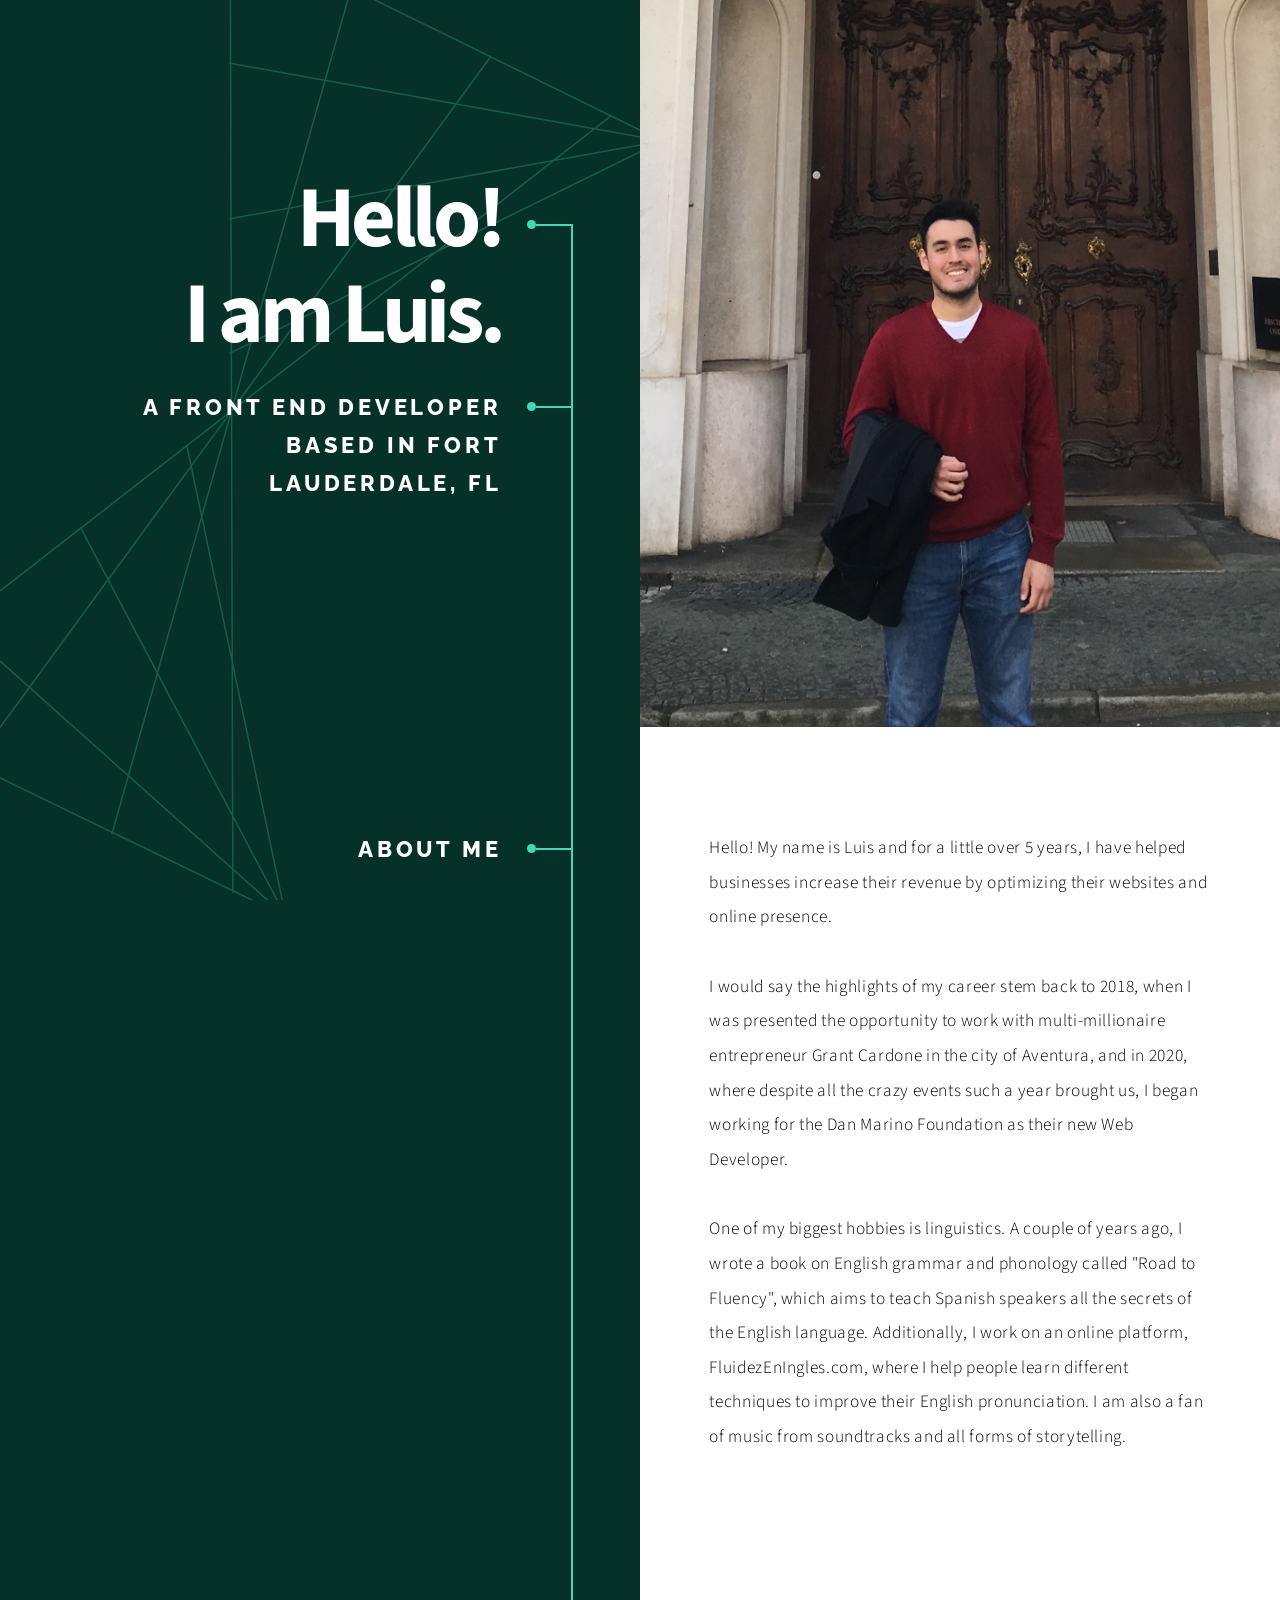
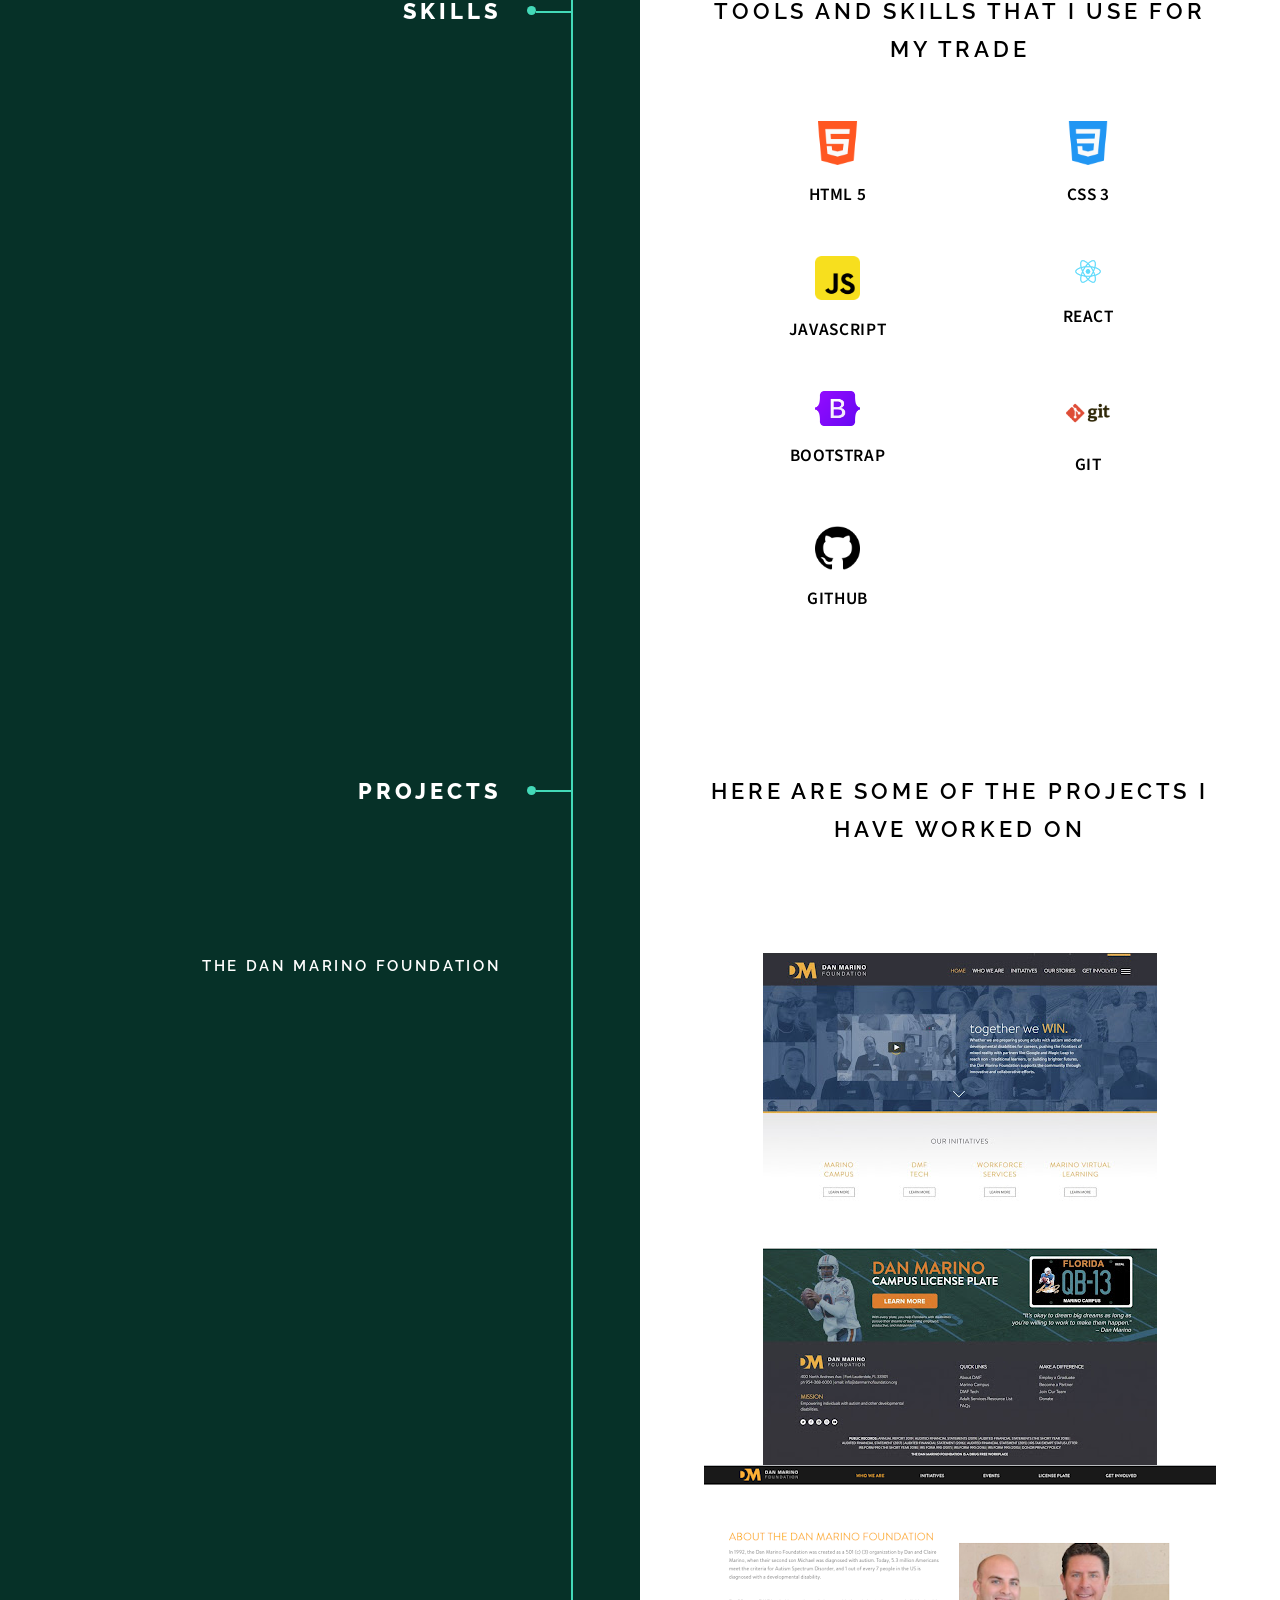
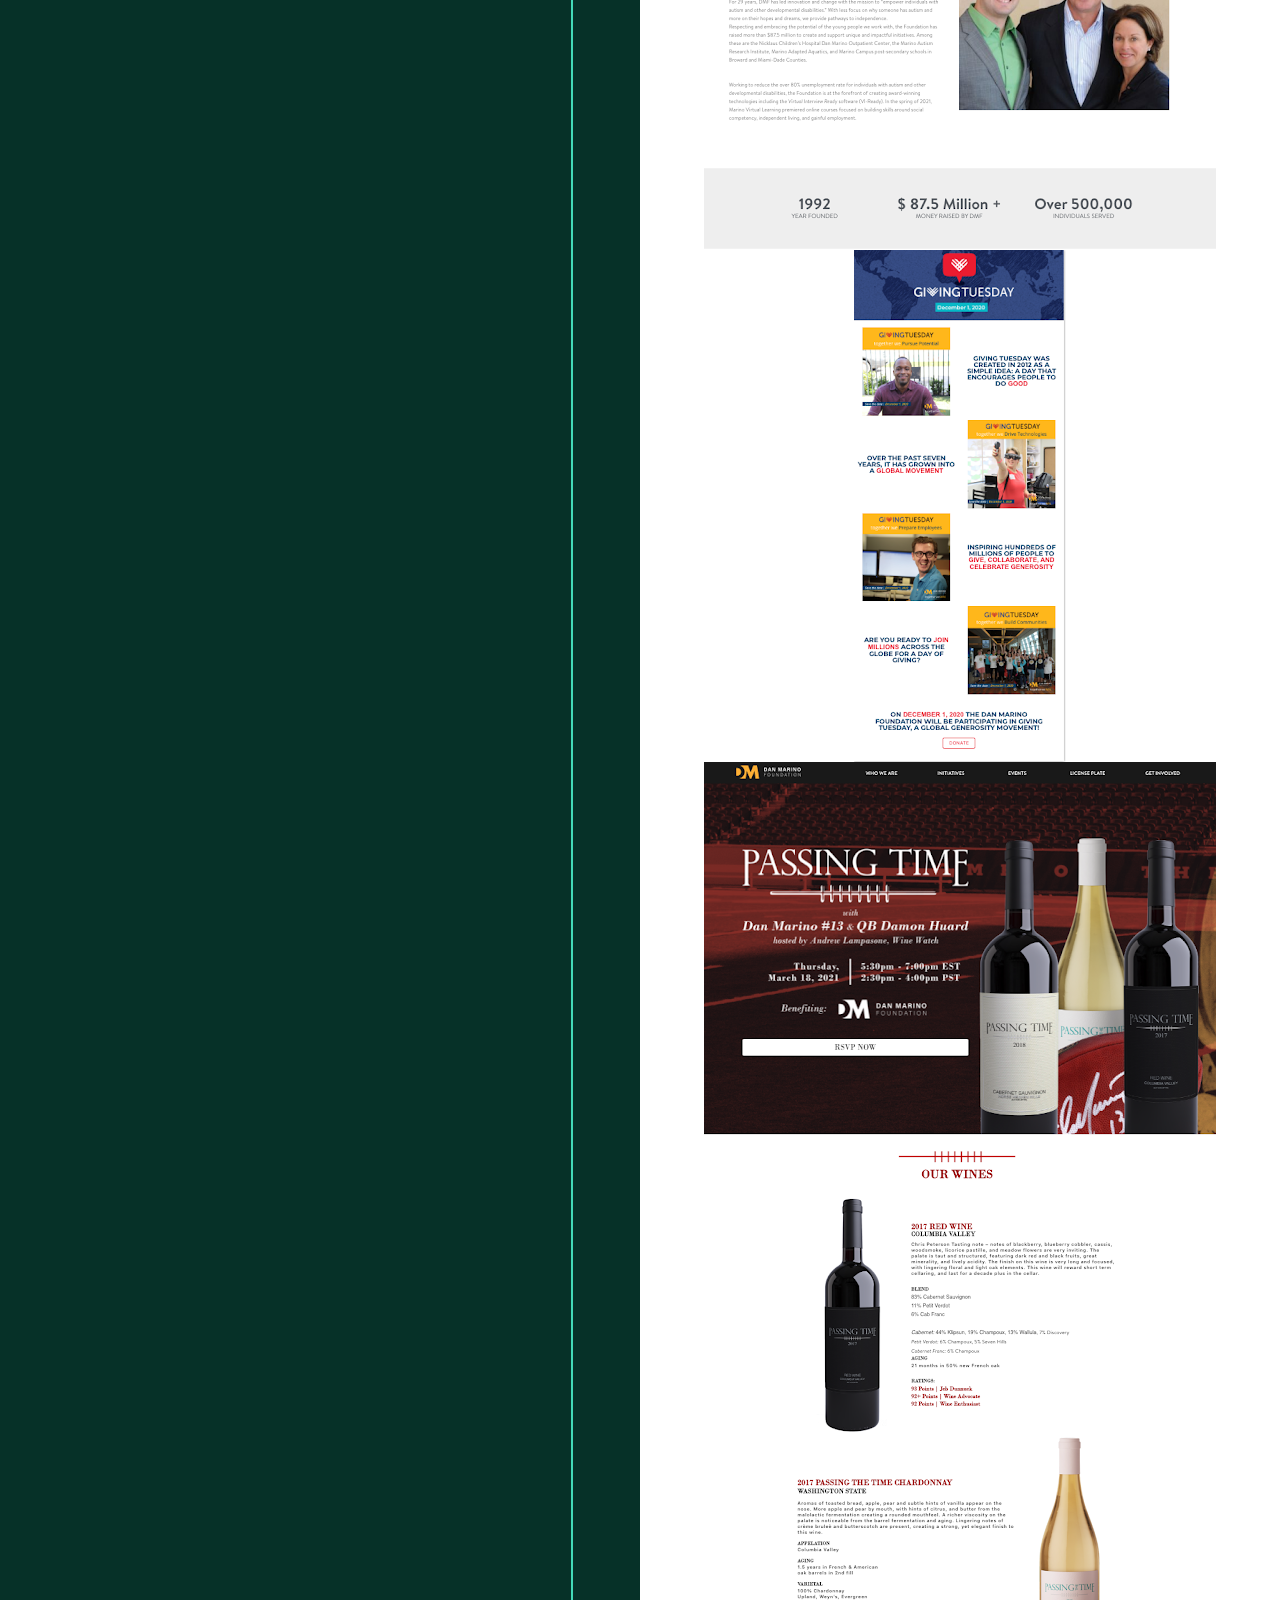
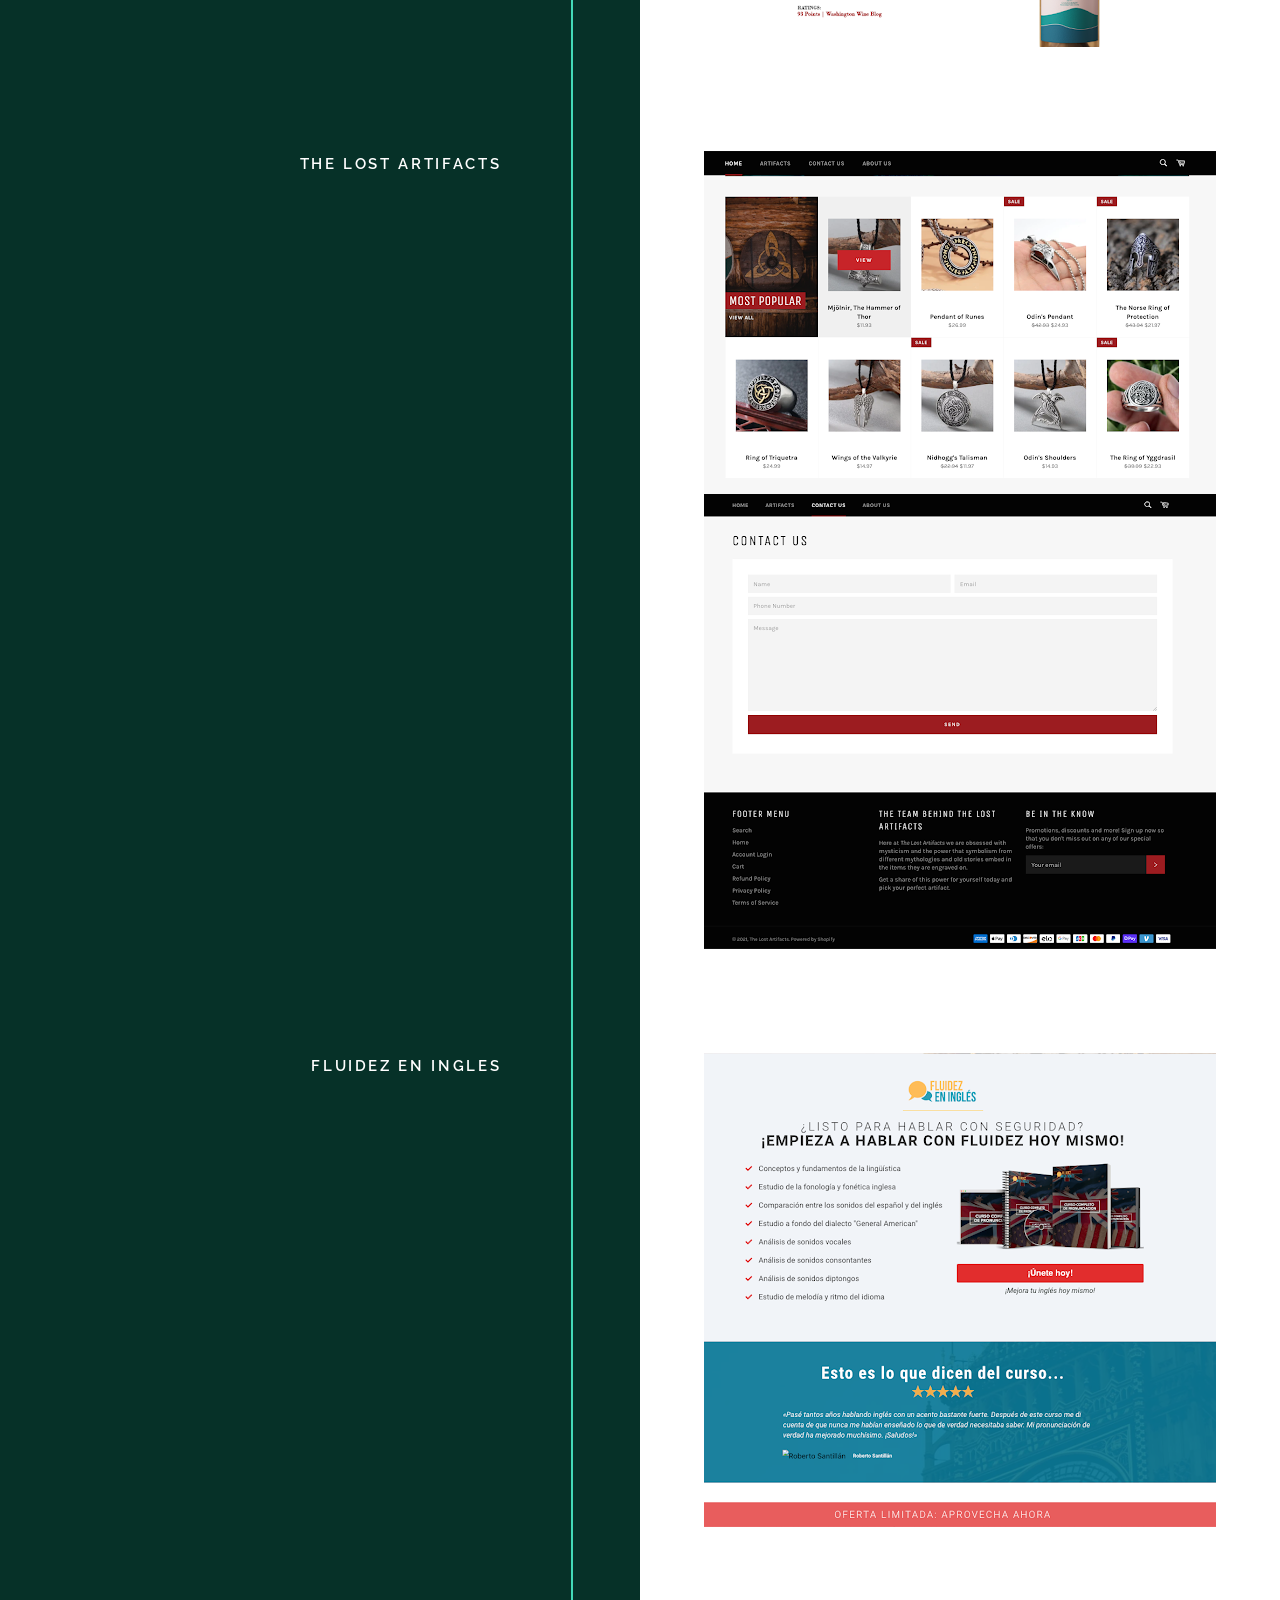
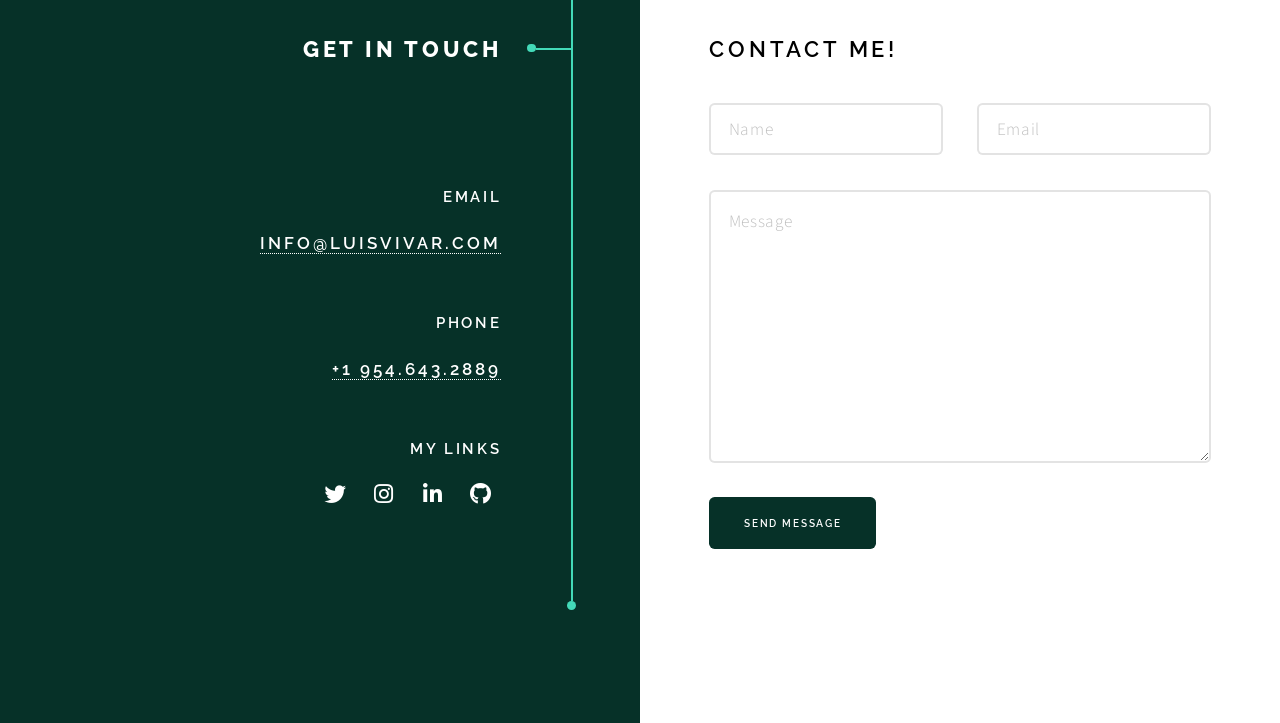
==== commit 17e85669: "Form / Contact Icons / Project Text - Form is functional now - Phone and Email icons now functional " ====
--- a/index.html
+++ b/index.html
@@ -125,11 +125,11 @@
 				<!-- CONTACT -->
 					<section>
 						<header>
-							<h2 class="centered-title">Get in touch</h2>
+							<h2>Get in touch</h2>
 						</header>
 						<div class="content">
 							<h2><strong>Contact me!</strong></h2>
-							<form>
+							<form method="post" name="Inquiry From Luisvivar.com" action="https://formspree.io/f/mvodylbq">
 								<div class="fields">
 									<div class="field half">
 										<input type="text" name="name" id="name" placeholder="Name" />
@@ -150,11 +150,11 @@
 							<ul class="items">
 								<li>
 									<h3>Email</h3>
-									<a href="#">info@luisvivar.com</a>
+									<a href="mailto:info@luisvivar.com">info@luisvivar.com</a>
 								</li>
 								<li>
 									<h3>Phone</h3>
-									<a href="#">+1 954.643.2889</a>
+									<a href="tel:9546432889">+1 954.643.2889</a>
 								</li>
 								<li>
 									<h3>My links</h3>
--- a/assets/css/main.css
+++ b/assets/css/main.css
@@ -4,6 +4,7 @@
 /**
 	CUSTOM CSS
 **/
+
 
 .skill-icon{
 	max-width: 18%;
@@ -166,6 +167,11 @@
 				font-size: 14pt;
 			}
 
+			h3{
+				text-align: center;
+				color: black !important;
+			}
+
 		}
 
 		@media screen and (max-width: 736px) {
@@ -174,12 +180,22 @@
 				font-size: 12pt;
 			}
 
+			h3{
+				text-align: center;
+				color: black;
+			}
+
 		}
 
 		@media screen and (max-width: 480px) {
 
 			html {
 				font-size: 11pt;
+			}
+
+			h3{
+				text-align: center;
+				color: black;
 			}
 
 		}
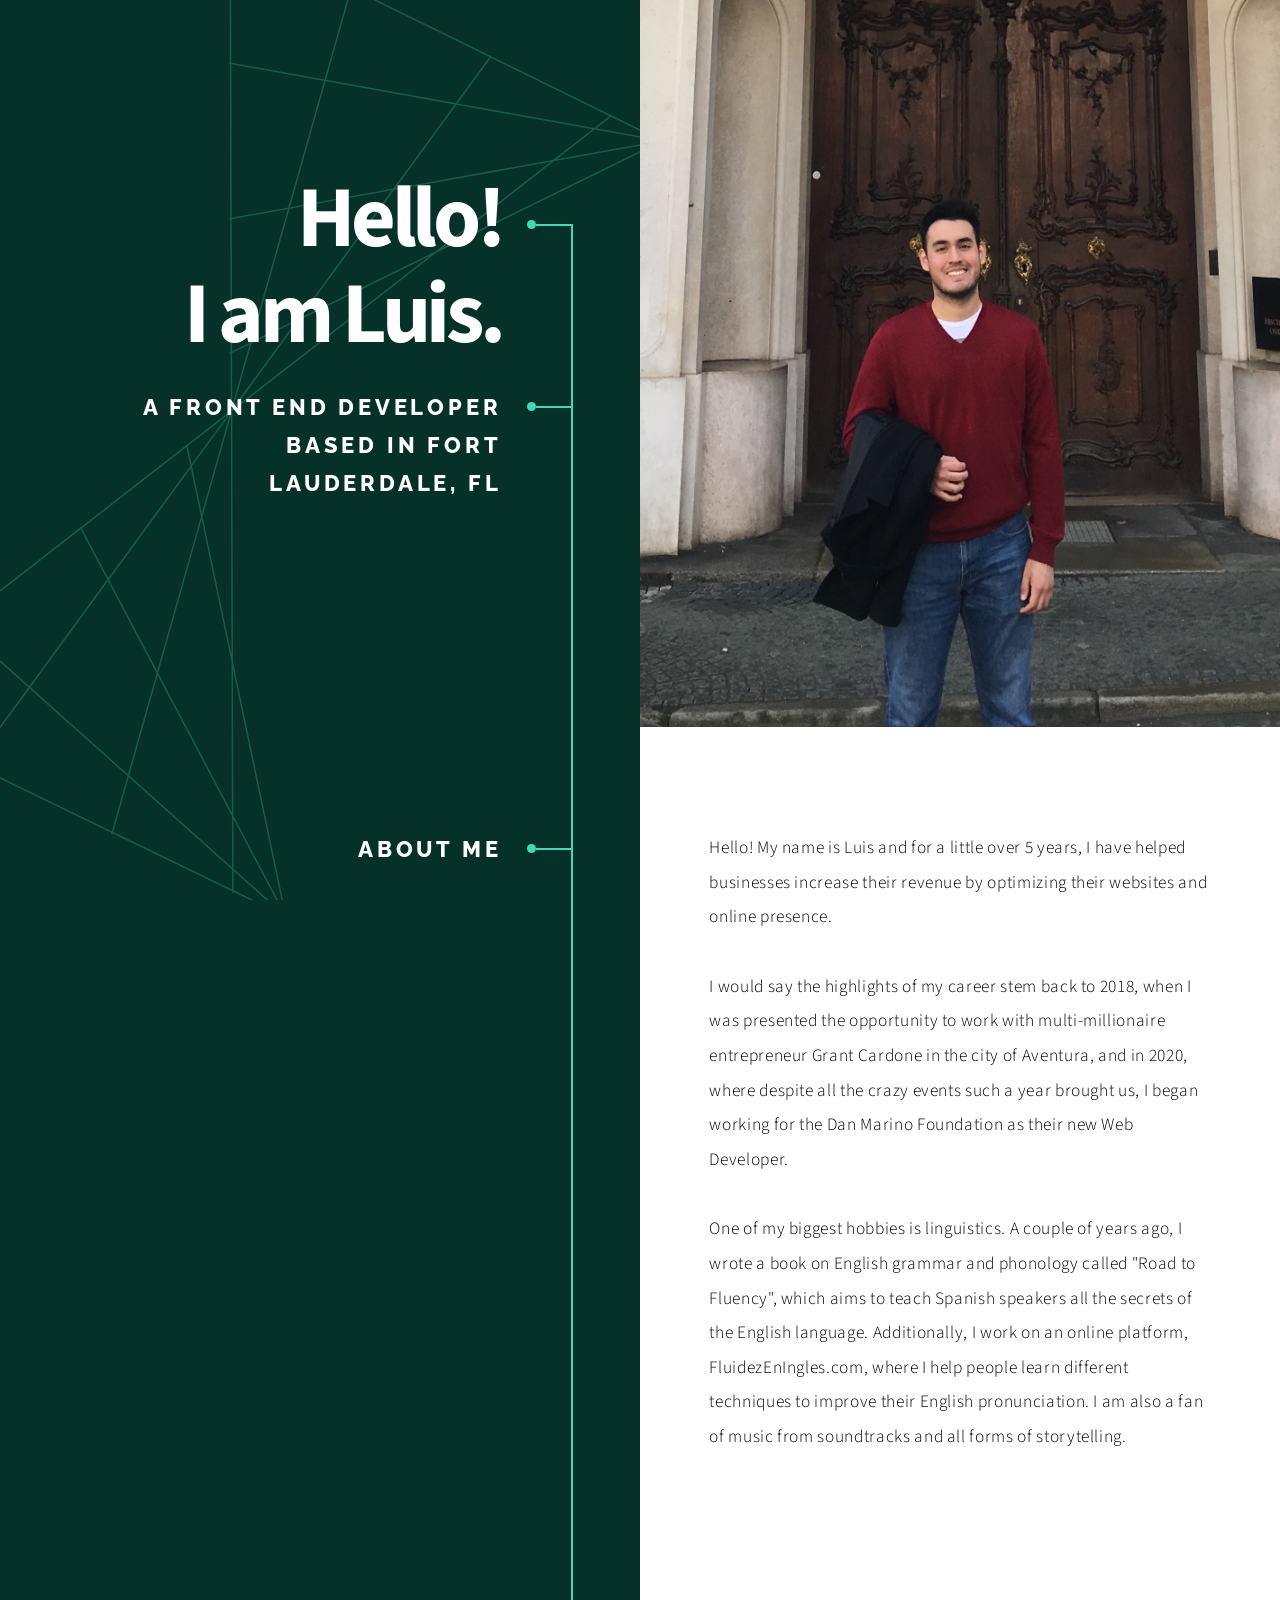
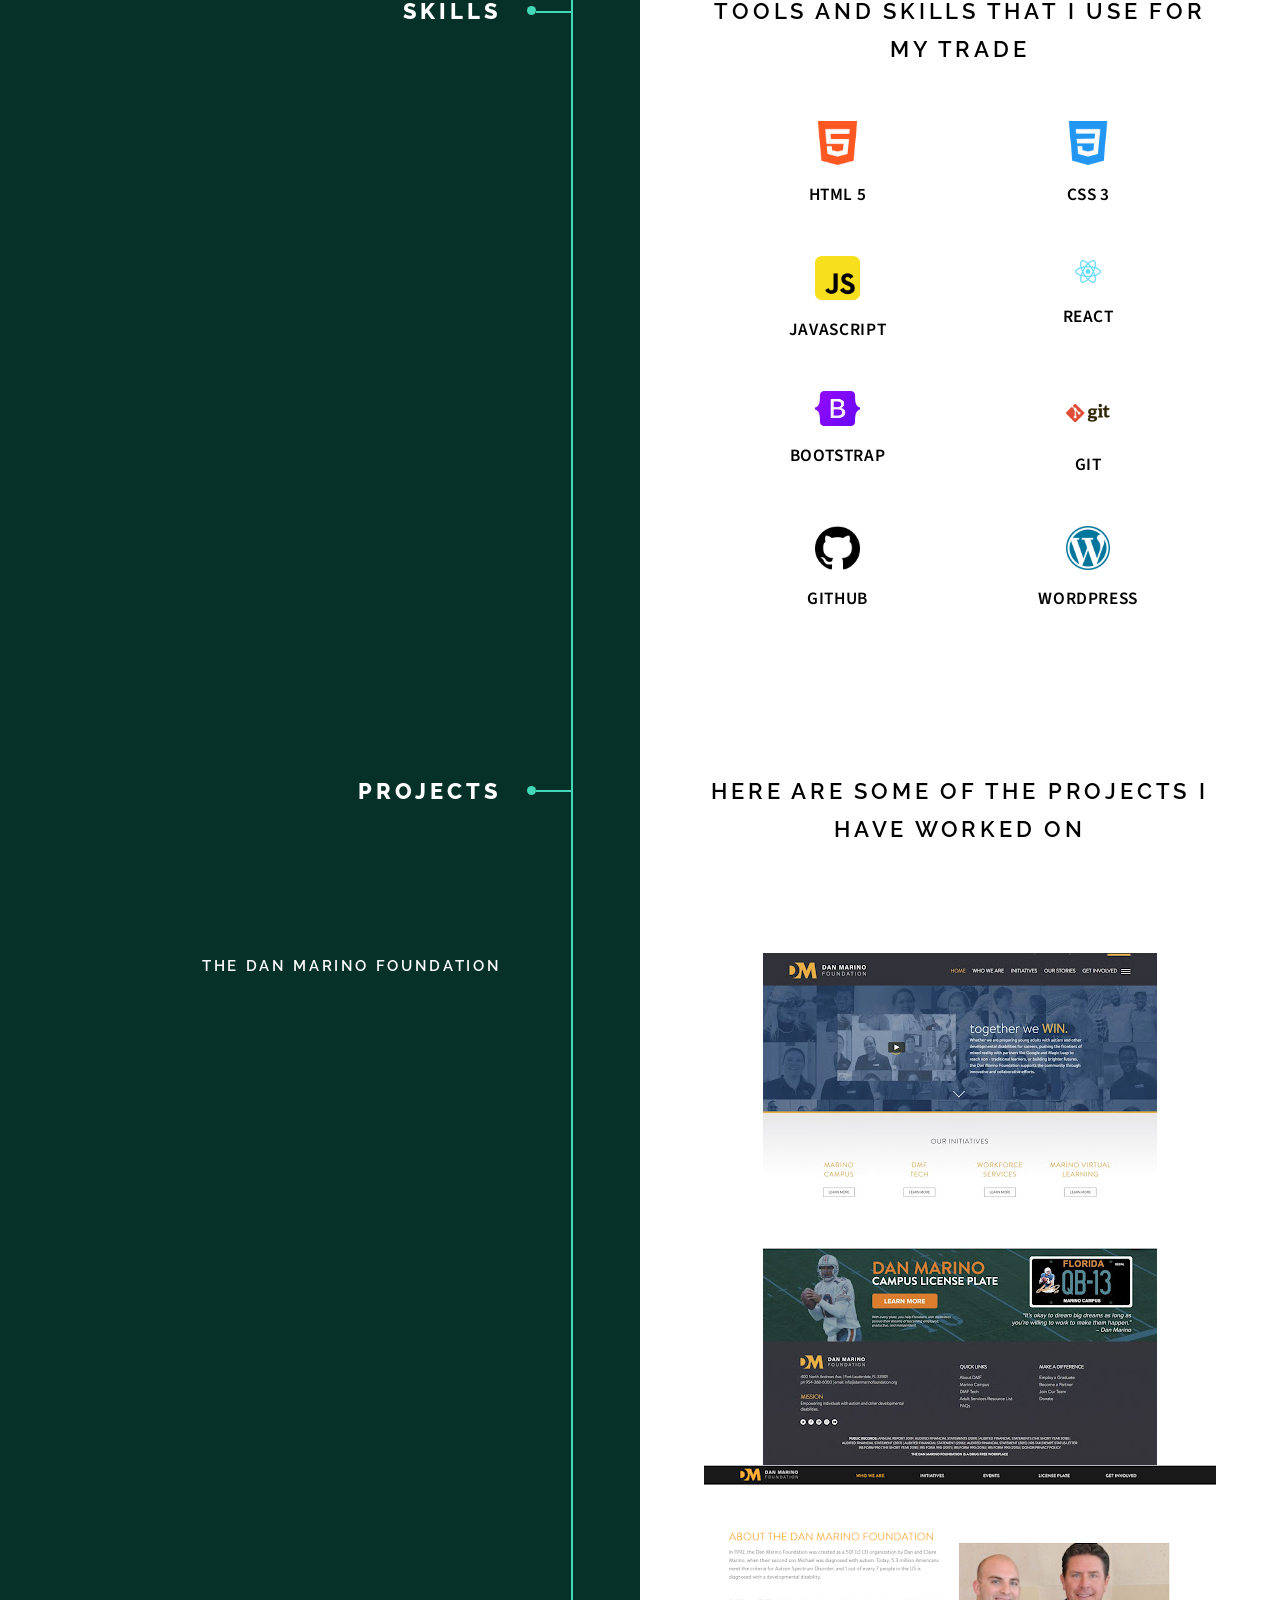
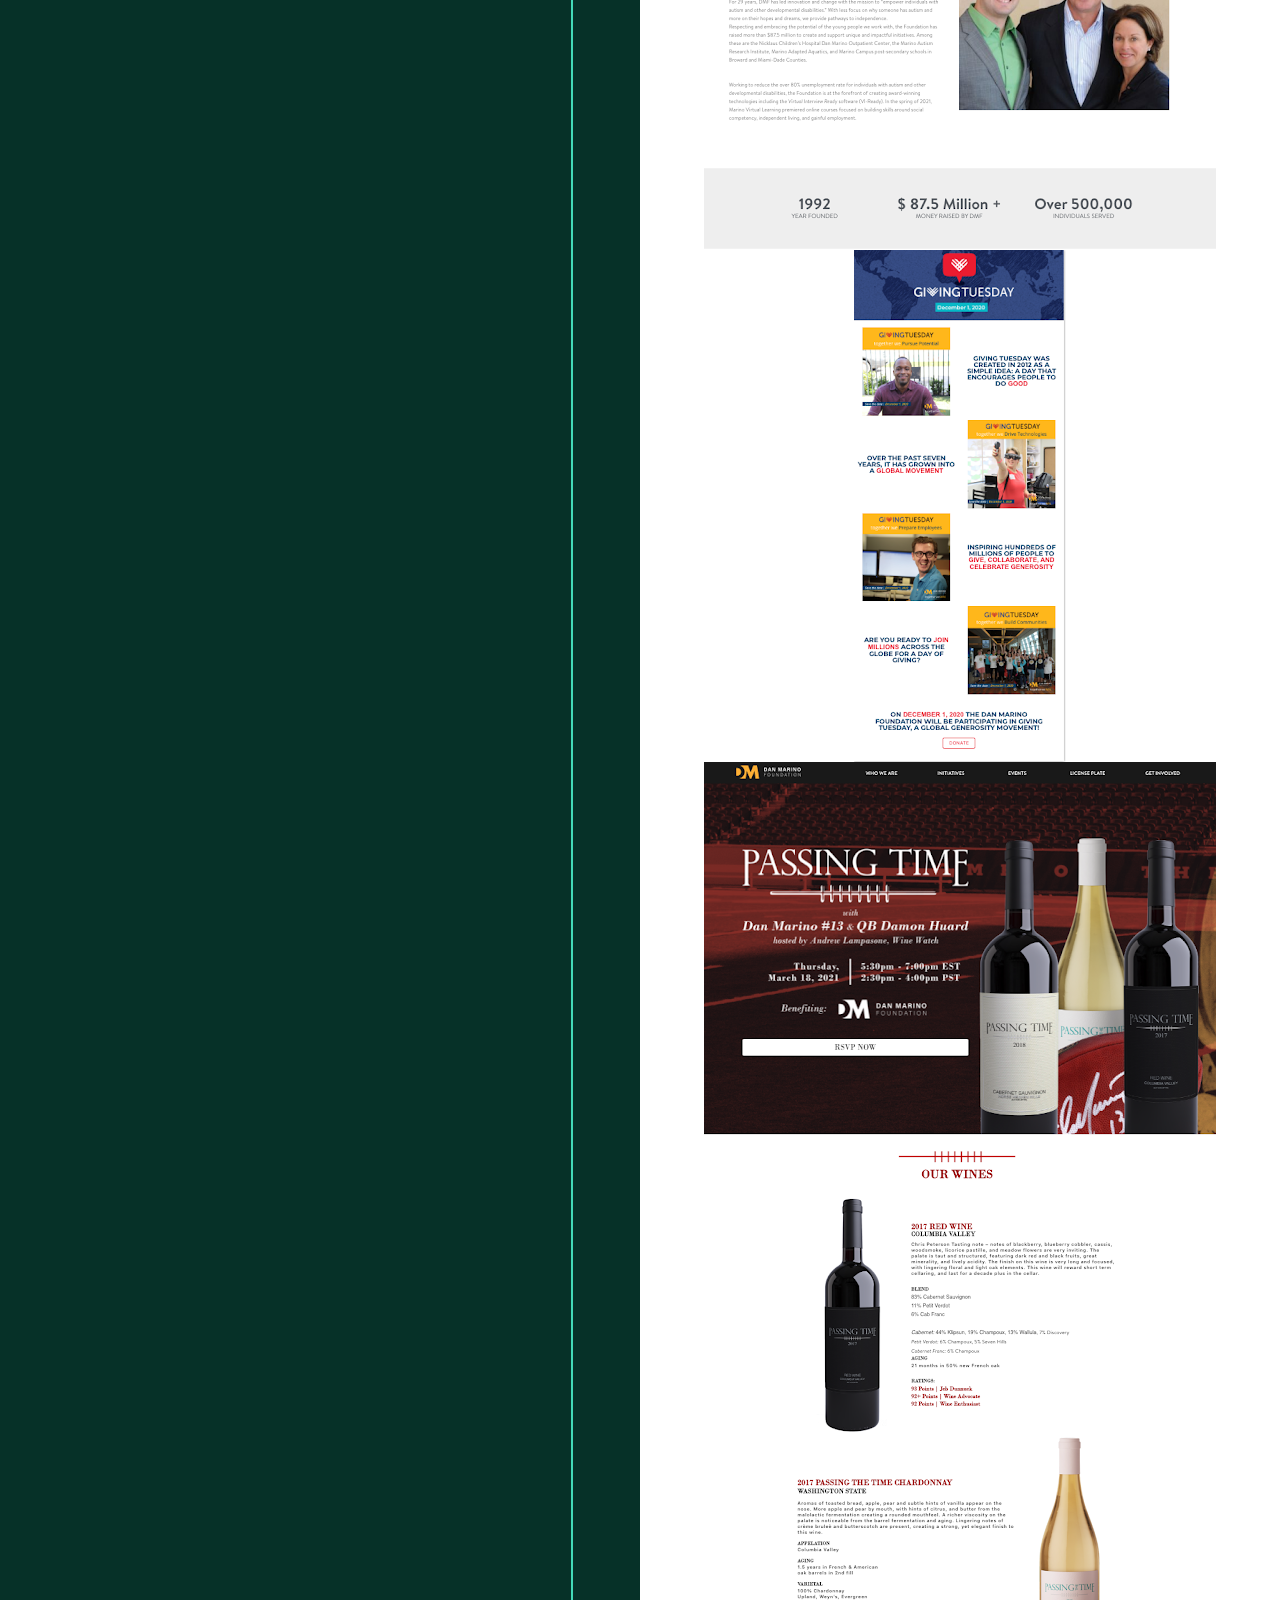
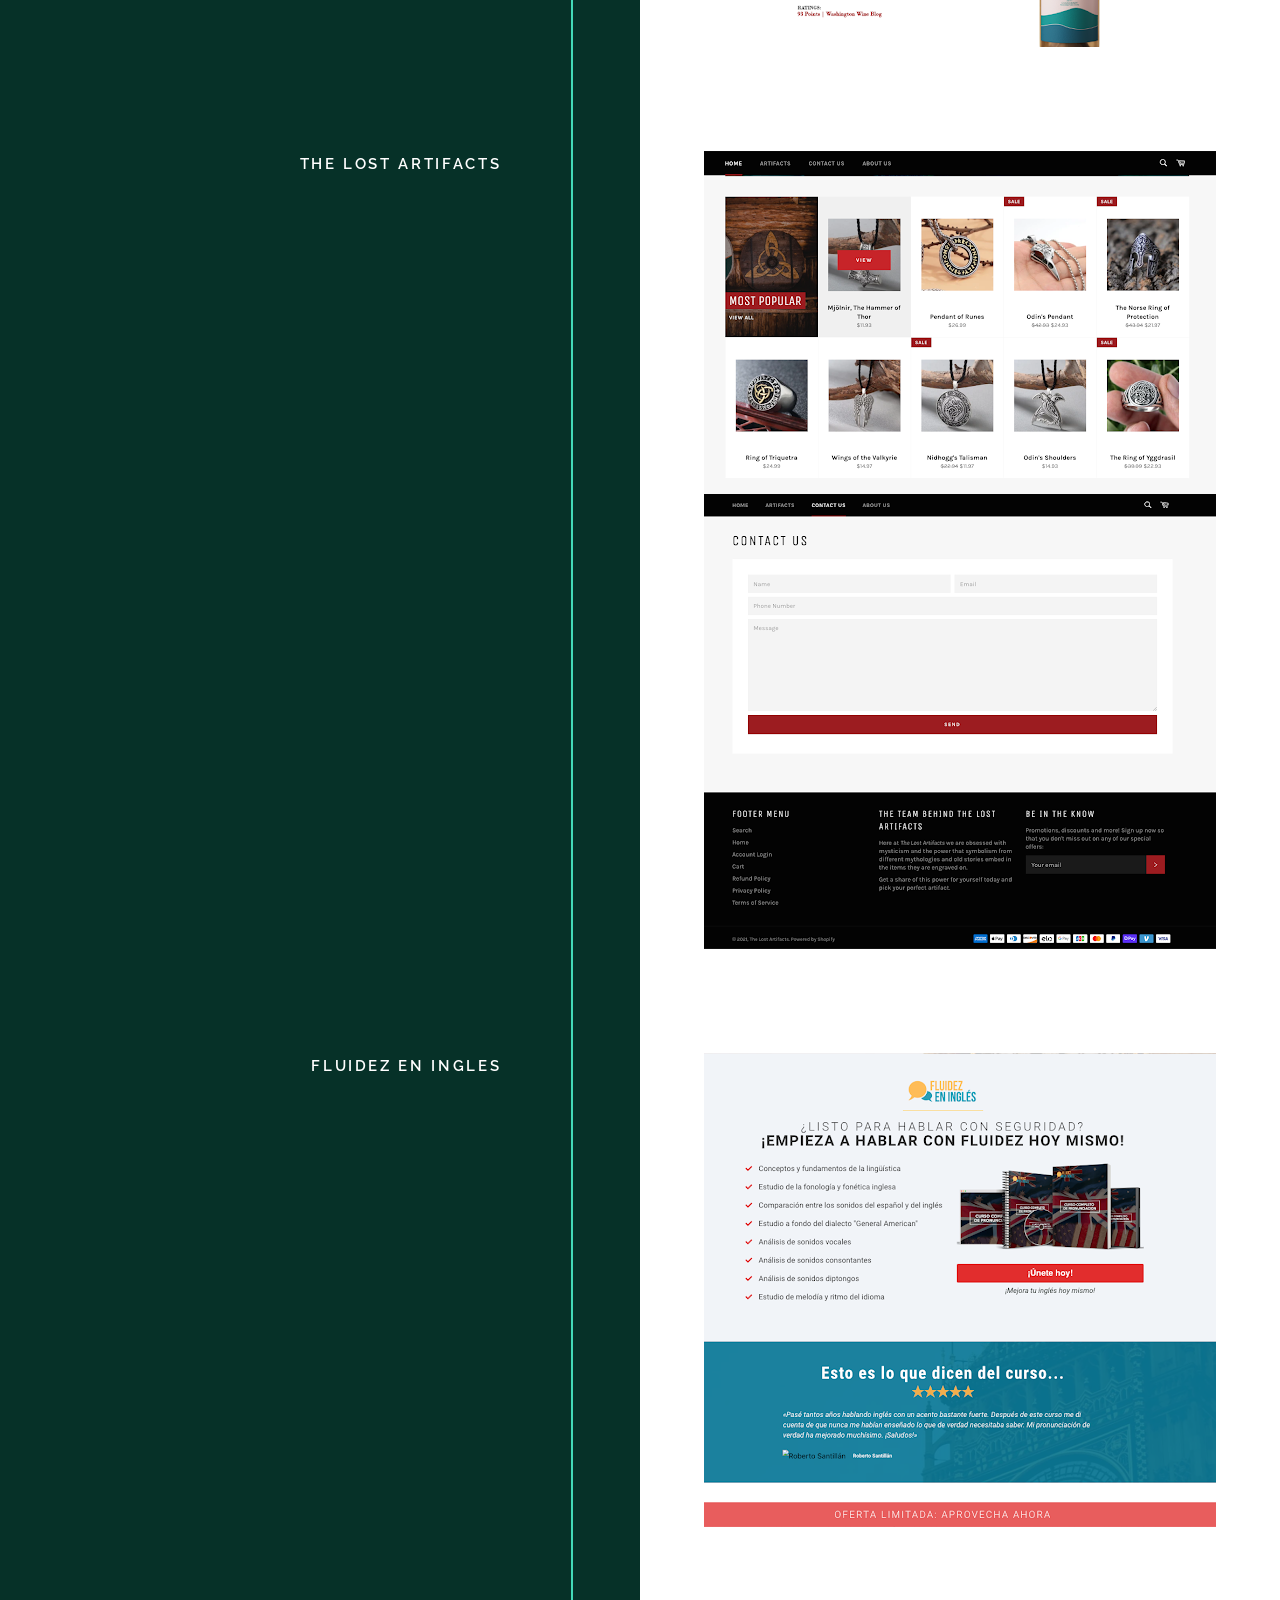
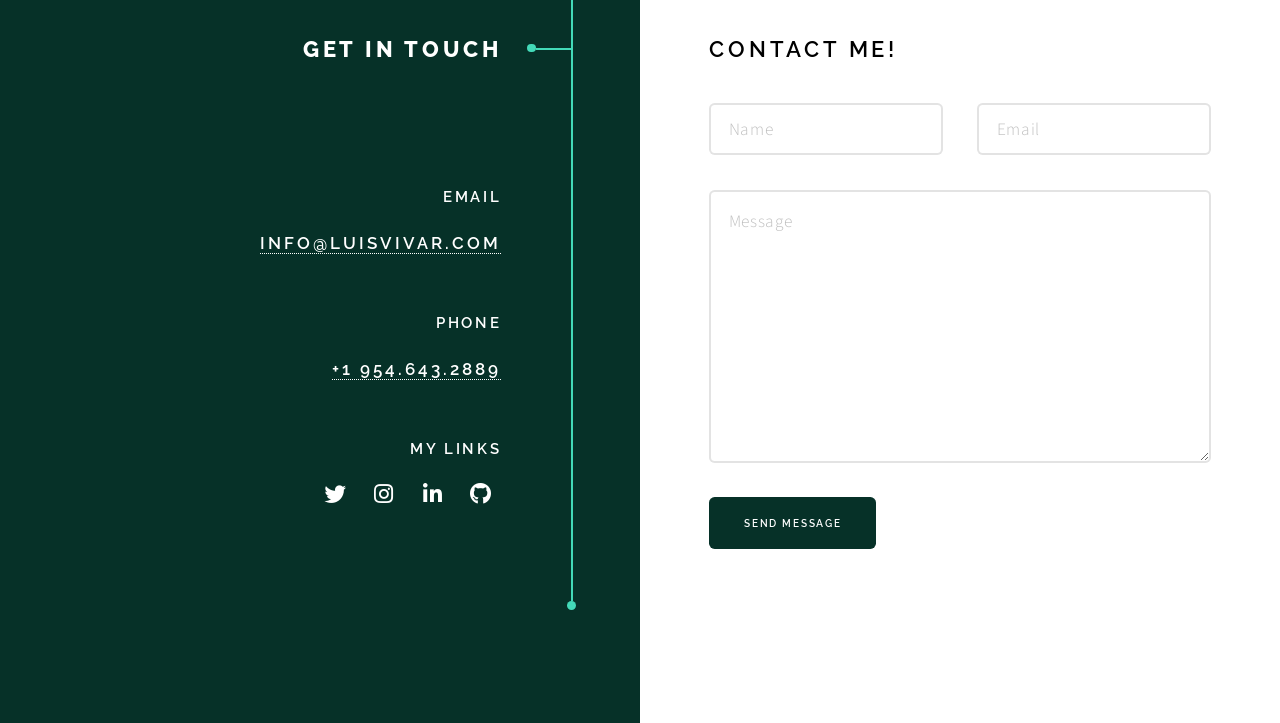
==== commit d6ba9c84: "WordPress Icon - Added WordPress icon under "Skills" section" ====
--- a/index.html
+++ b/index.html
@@ -67,6 +67,8 @@
 									<br><strong>GIT</strong> </li>
 								<li class="icon solid"><img class="skill-icon" src="images/github.png" alt="">
 									<br><strong>GITHUB</strong> </li>
+								<li class="icon solid"><img class="skill-icon" src="images/wordpress.png" alt="">
+									<br><strong>WORDPRESS</strong> </li>
 							</ul>
 						</div>
 					</section>
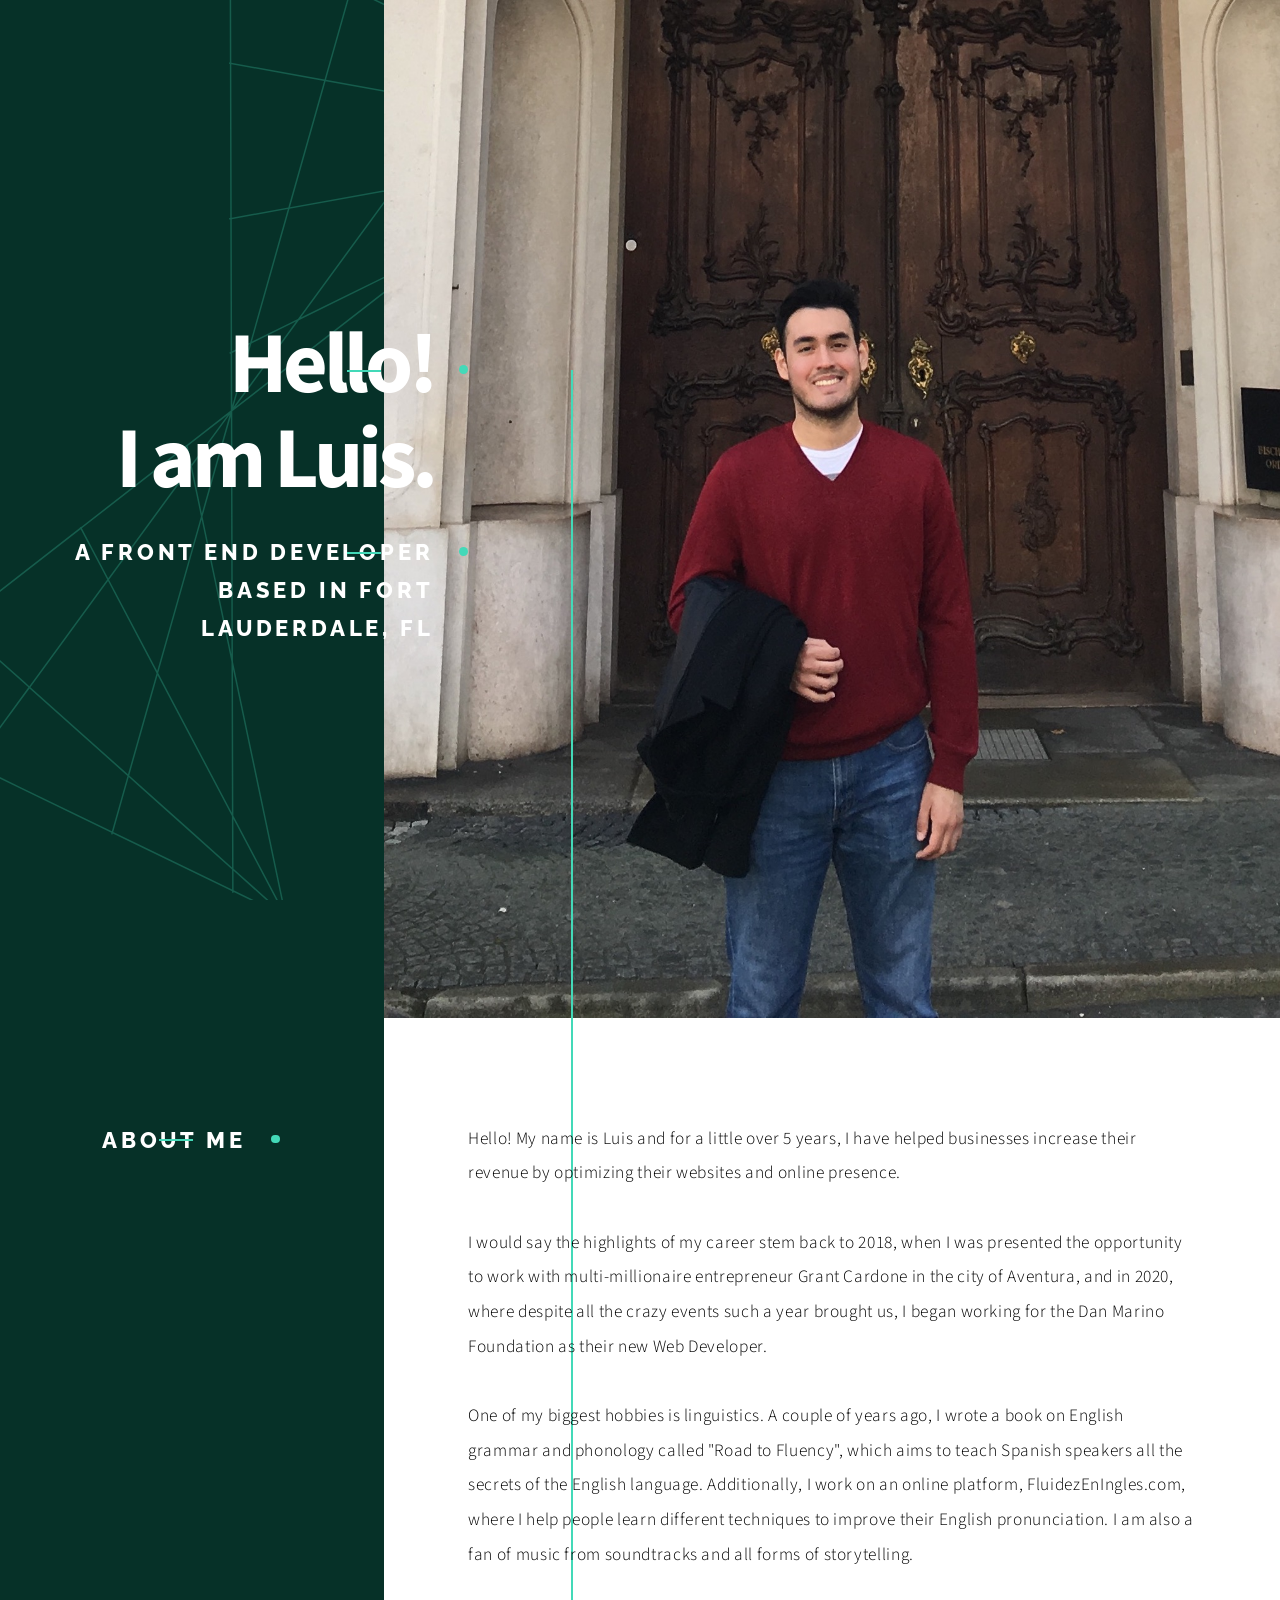
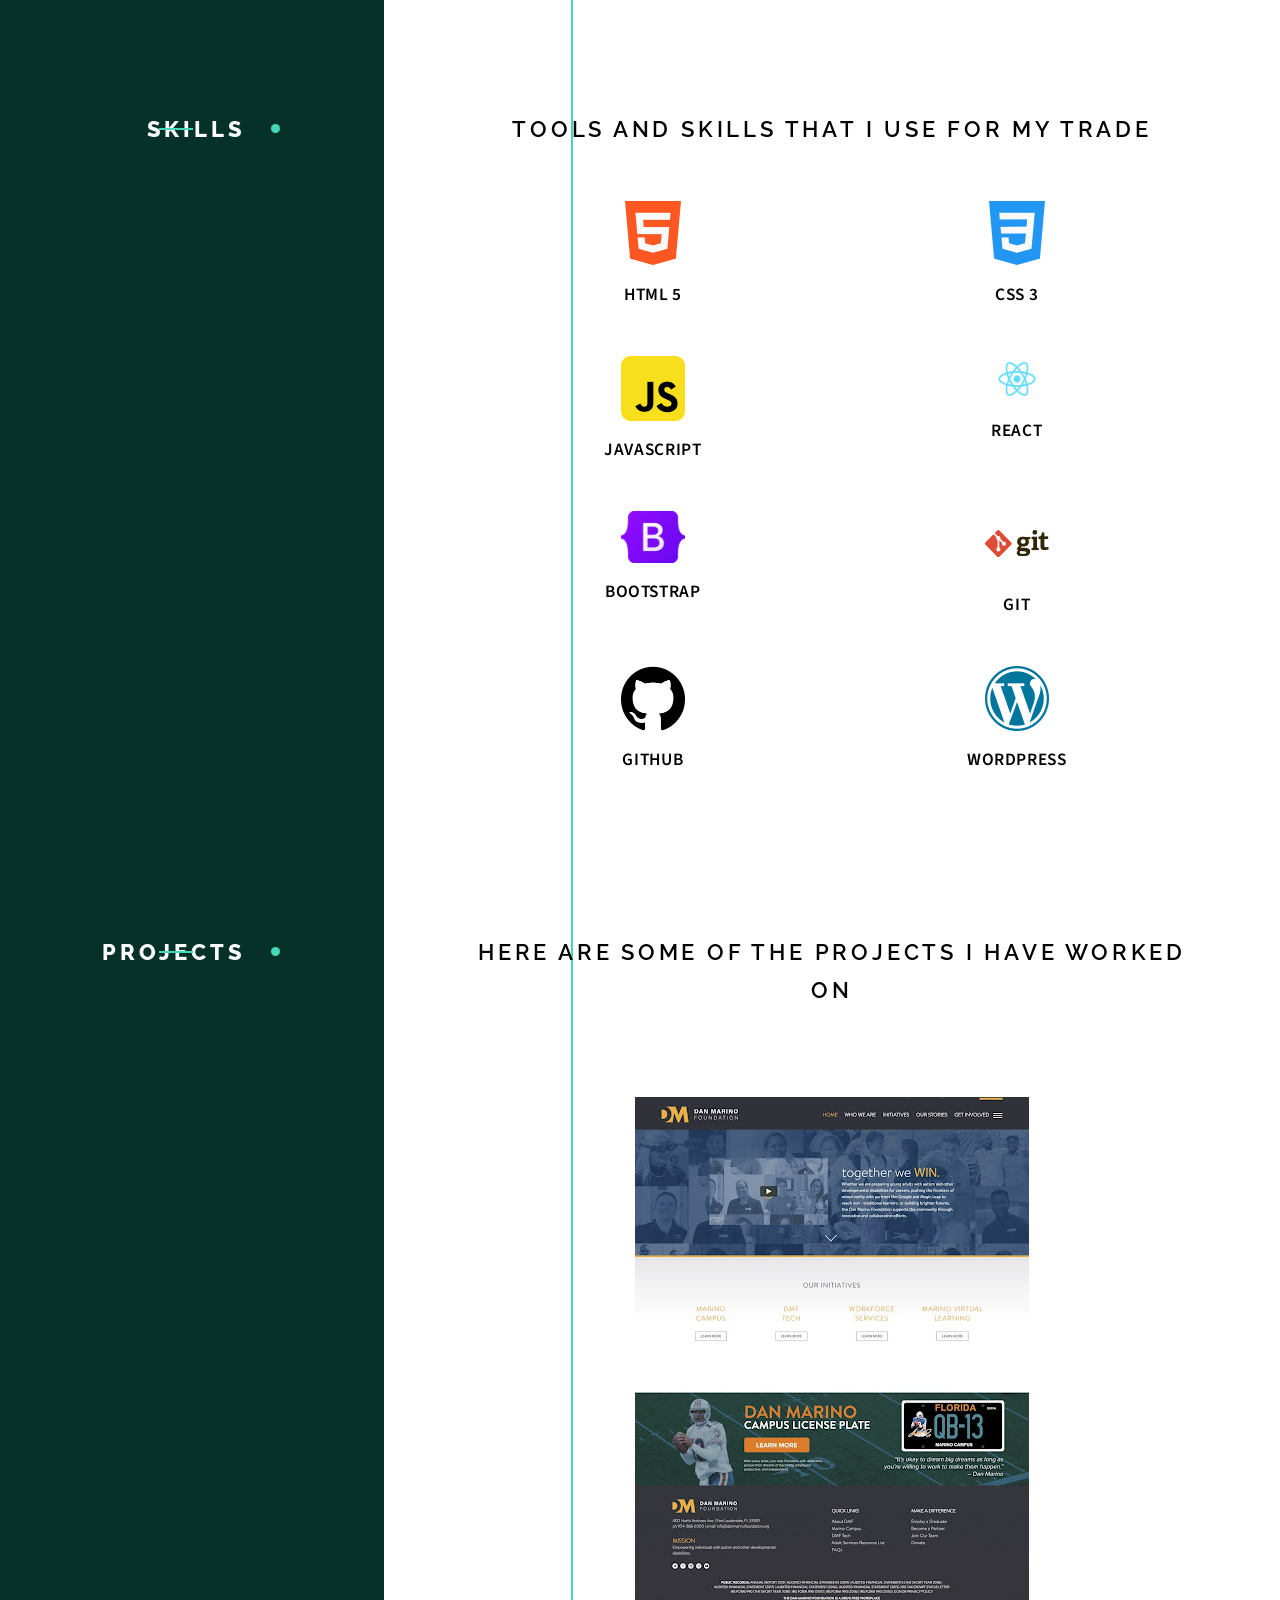
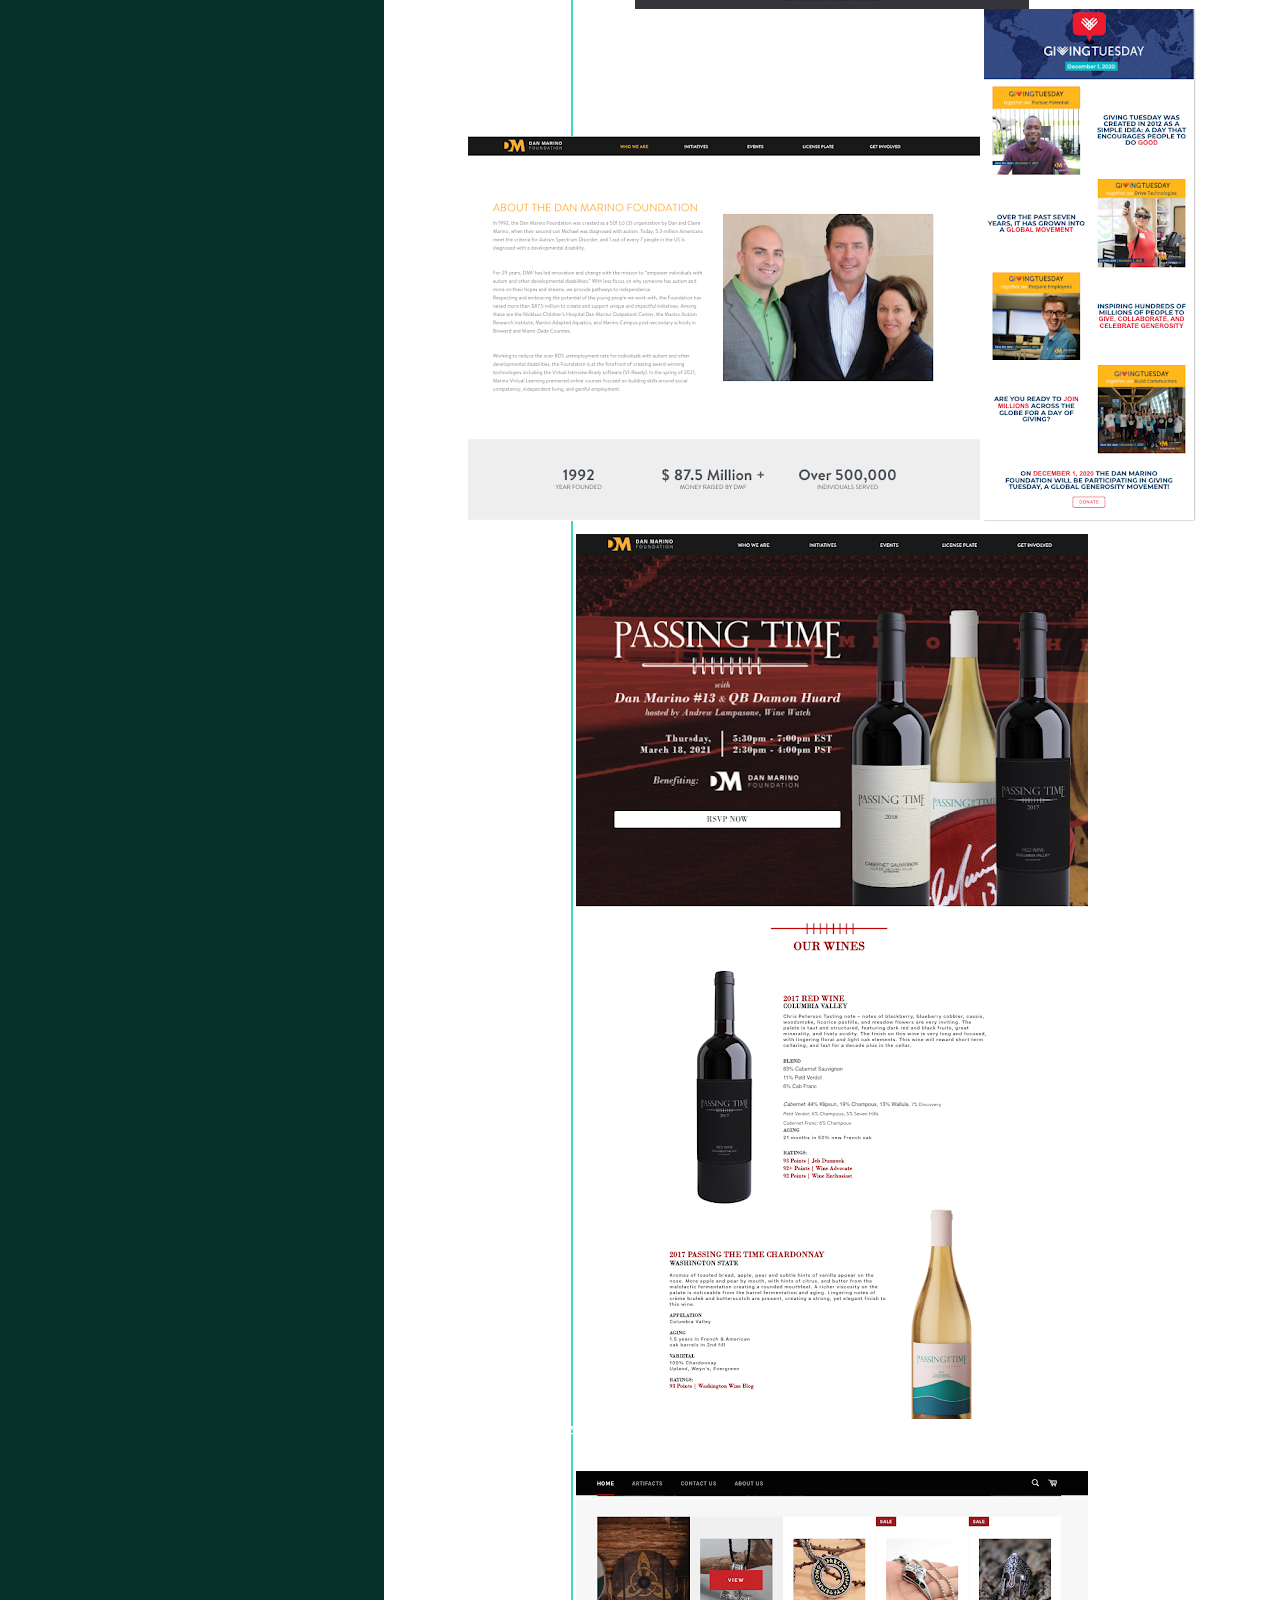
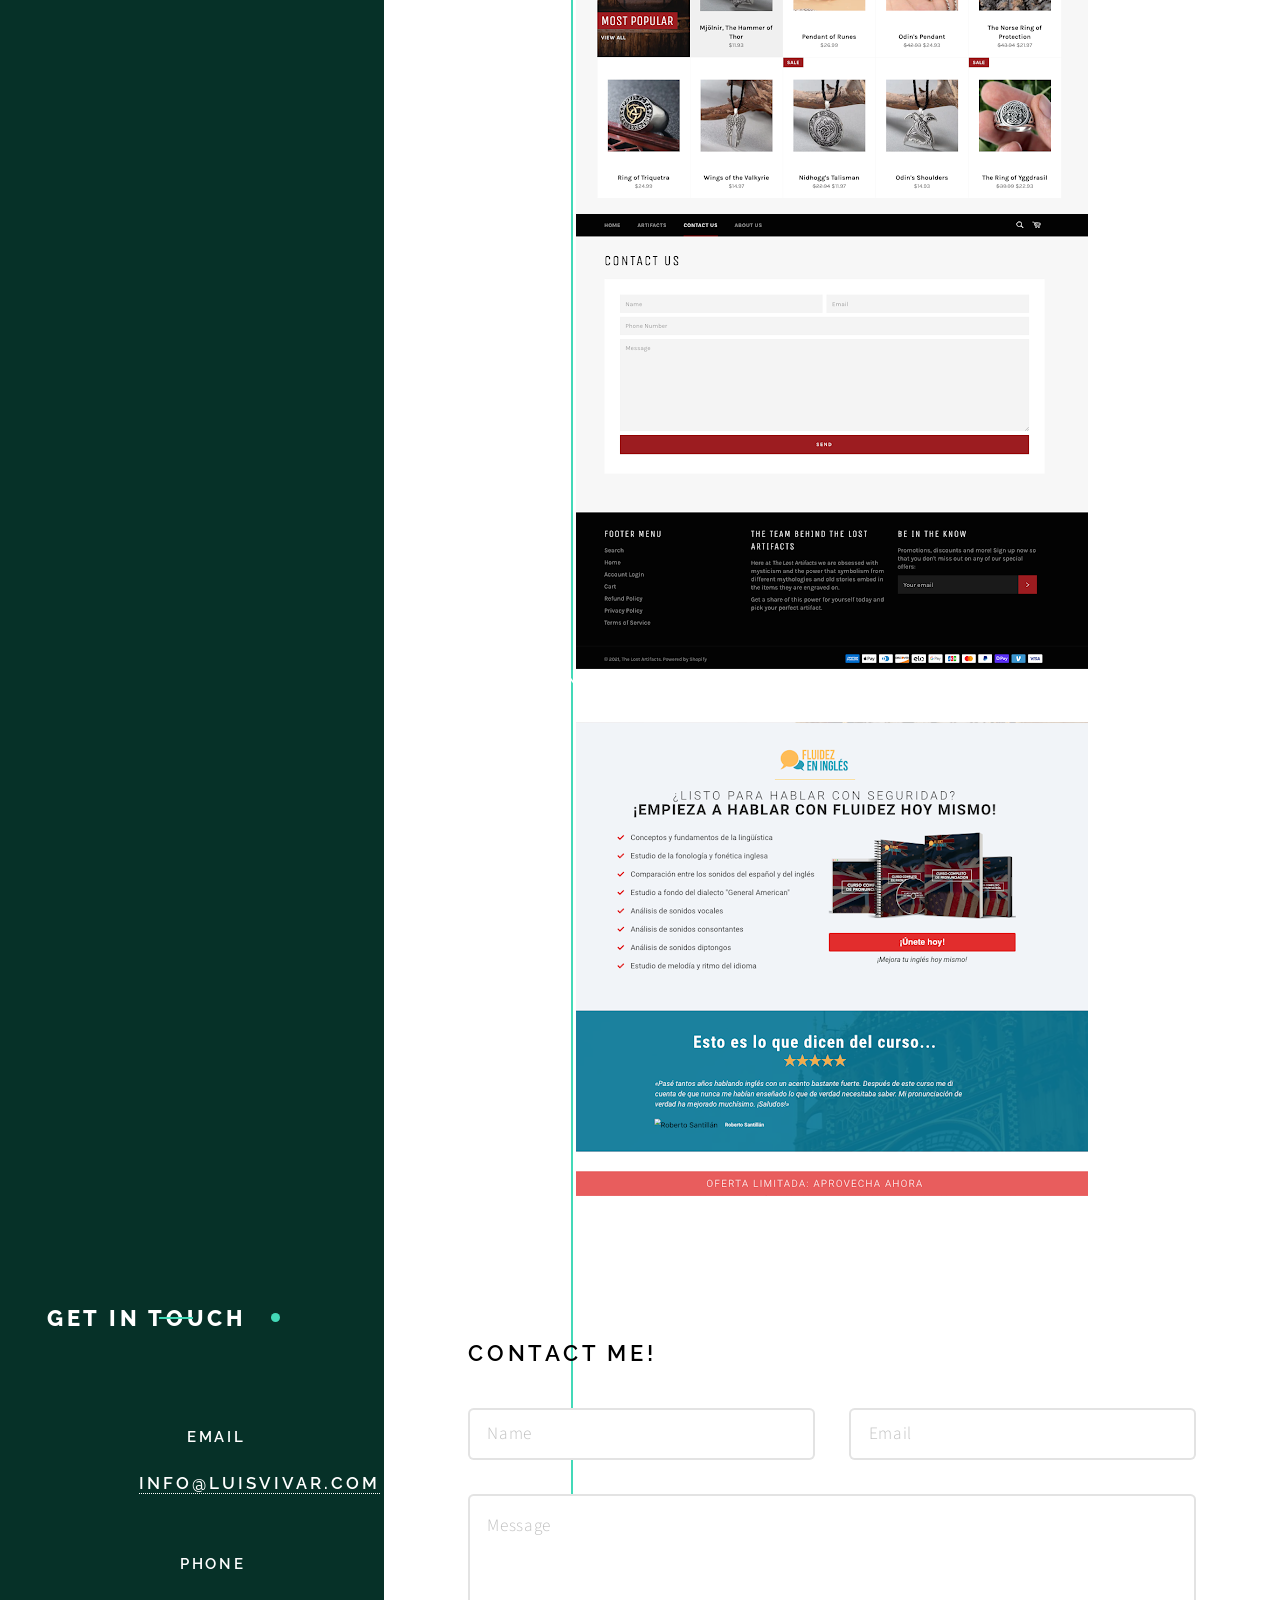
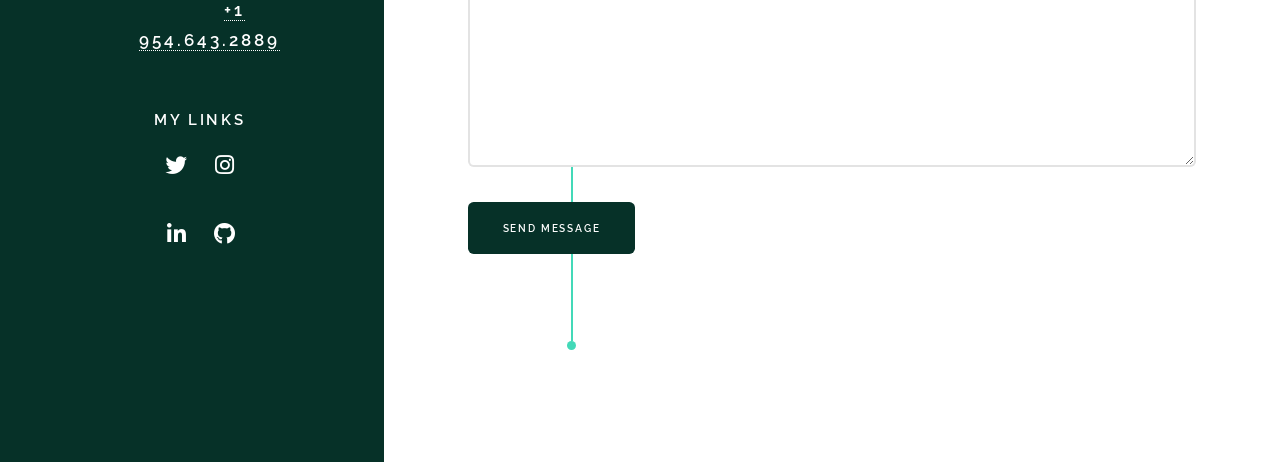
==== commit 1e715d45: "Styles Fixed" ====
--- a/index.html
+++ b/index.html
@@ -82,9 +82,9 @@
 							<h2 class="centered-title"><strong>Here are some of the projects I have worked on</strong></h2>
 
 							<!-- The Dan Marino Foundation -->
-								<section>
+								<div>
 									<header>
-										<h3>The Dan Marino Foundation</h3>
+										<h3 class="project-title">The Dan Marino Foundation</h3>
 										<!-- <p class="p-project">Vehicula ultrices dolor amet ultricies et condimentum. Magna sed etiam consequat, et lorem adipiscing sed dolor sit amet, consectetur amet do eiusmod tempor incididunt  ipsum suspendisse ultrices gravida.</p>-->
 									</header>
 									<div class="gallery">
@@ -94,30 +94,30 @@
 											<img src="images/gallery/dmf4.png" alt="">
 											<img src="images/gallery/dmf5.png" alt="">
 									</div>
-								</section>
+								</div>
 
 							<!-- The Lost Artifacts -->
-								<section>
+								<div>
 									<header>
-										<h3>The Lost Artifacts</h3>
+										<h3 class="project-title">The Lost Artifacts</h3>
 										<!-- <p class="p-project">Aenean ornare velit lacus, ac varius enim ullamcorper eu. Proin aliquam sed facilisis ante interdum congue. Integer mollis, nisl amet convallis, porttitor magna ullamcorper, amet mauris. Ut magna finibus nisi nec lacinia ipsum maximus.</p>-->
 									</header>
 									<div class="gallery">
 											<img src="images/gallery/tla1.png" alt="">
 											<img src="images/gallery/tla2.png" alt="">
 									</div>
-								</section>
+								</div>
 
 							<!-- Fluidez En Ingles -->
-								<section>
+								<div>
 									<header>
-										<h3>Fluidez en Ingles</h3>
+										<h3 class="project-title">Fluidez en Ingles</h3>
 										<!-- <p class="p-project">Proin aliquam facilisis ante interdum. Sed nulla amet lorem feugiat tempus aenean ornare velit lacus, ac varius sed enim lorem ullamcorper dolore.  ac varius enim lorem ullamcorper dolore. Proin aliquam facilisis.</p>-->
 									</header>
 									<div class="gallery">
 											<img src="images/gallery/fei.png" alt="">
 									</div>
-								</section>
+								</div>
 
 						</div>
 					</section>
@@ -151,15 +151,15 @@
 						<footer>
 							<ul class="items">
 								<li>
-									<h3>Email</h3>
-									<a href="mailto:info@luisvivar.com">info@luisvivar.com</a>
+									<h3 class="contact-text">Email</h3>
+									<a class="contact-text" href="mailto:info@luisvivar.com">info@luisvivar.com</a>
 								</li>
 								<li>
-									<h3>Phone</h3>
-									<a href="tel:9546432889">+1 954.643.2889</a>
+									<h3 class="contact-text">Phone</h3>
+									<a class="contact-text" href="tel:9546432889">+1 954.643.2889</a>
 								</li>
 								<li>
-									<h3>My links</h3>
+									<h3 class="contact-text">My links</h3>
 									<ul class="icons">
 										<li><a href="https://twitter.com/luisvivart" class="icon brands fa-twitter" target="_blank"><span class="label">Twitter</span></a></li>
 										<li><a href="https://instagram.com/luisvivart" class="icon brands fa-instagram" target="_blank"><span class="label">Instagram</span></a></li>
--- a/assets/css/main.css
+++ b/assets/css/main.css
@@ -1,9 +1,5 @@
 @import url(fontawesome-all.min.css);
 @import url("https://fonts.googleapis.com/css?family=Source+Sans+Pro:300,600,700,300i,600i,700i|Raleway:600,800");
-
-/**
-	CUSTOM CSS
-**/
 
 
 .skill-icon{
@@ -167,11 +163,19 @@
 				font-size: 14pt;
 			}
 
-			h3{
+			.project-title{
 				text-align: center;
 				color: black !important;
 			}
 
+			.contact-text {
+				color:black
+			}
+
+			.icon {
+				color: black;
+			}
+
 		}
 
 		@media screen and (max-width: 736px) {
@@ -180,11 +184,19 @@
 				font-size: 12pt;
 			}
 
-			h3{
+			.project-title{
 				text-align: center;
 				color: black;
 			}
 
+			.contact-text {
+				color:black
+			}
+
+			.icon {
+				color: black;
+			}
+
 		}
 
 		@media screen and (max-width: 480px) {
@@ -193,8 +205,16 @@
 				font-size: 11pt;
 			}
 
-			h3{
+			.project-title{
 				text-align: center;
+				color: black;
+			}
+
+			.contact-text {
+				color:black
+			}
+
+			.icon {
 				color: black;
 			}
 
@@ -2810,7 +2830,7 @@
 			left: 0;
 			position: absolute;
 			top: 0;
-			width: 50vw;
+			width: 30vw;
 			z-index: -1;
 			color:white;
 		}
@@ -2818,7 +2838,7 @@
 		#wrapper section {
 			display: grid;
 			grid-template-areas: "header content" "footer content";
-			grid-template-columns: 50vw 50vw;
+			grid-template-columns: 30vw 70vw;
 			grid-template-rows: 1fr;
 		}
 
@@ -2850,8 +2870,9 @@
 
 			#wrapper section > .content {
 				grid-area: content;
-				max-width: 60rem;
+				max-width: 50rem;
 				position: relative;
+				margin: auto;
 			}
 
 			#wrapper section > footer {
@@ -2989,7 +3010,7 @@
 
 		#wrapper > section > header:before {
 			height: calc(100% + 10rem);
-			left: calc(50vw - 5rem);
+			left: calc(30vw - 5rem);
 		}
 
 		#wrapper > section > header h1:before, #wrapper > section > header h2:before {
@@ -3030,7 +3051,7 @@
 		}
 
 		#wrapper > section:last-of-type > header:after {
-			left: calc(50vw - 5rem - 0.25rem + 1px);
+			left: calc(30vw - 5rem - 0.25rem + 1px);
 		}
 
 		#wrapper .copyright {
@@ -3066,7 +3087,7 @@
 				}
 
 				#wrapper > section > header h1:before, #wrapper > section > header h2:before {
-					right: -4rem;
+					right: 3rem;
 					width: 2rem;
 				}
 
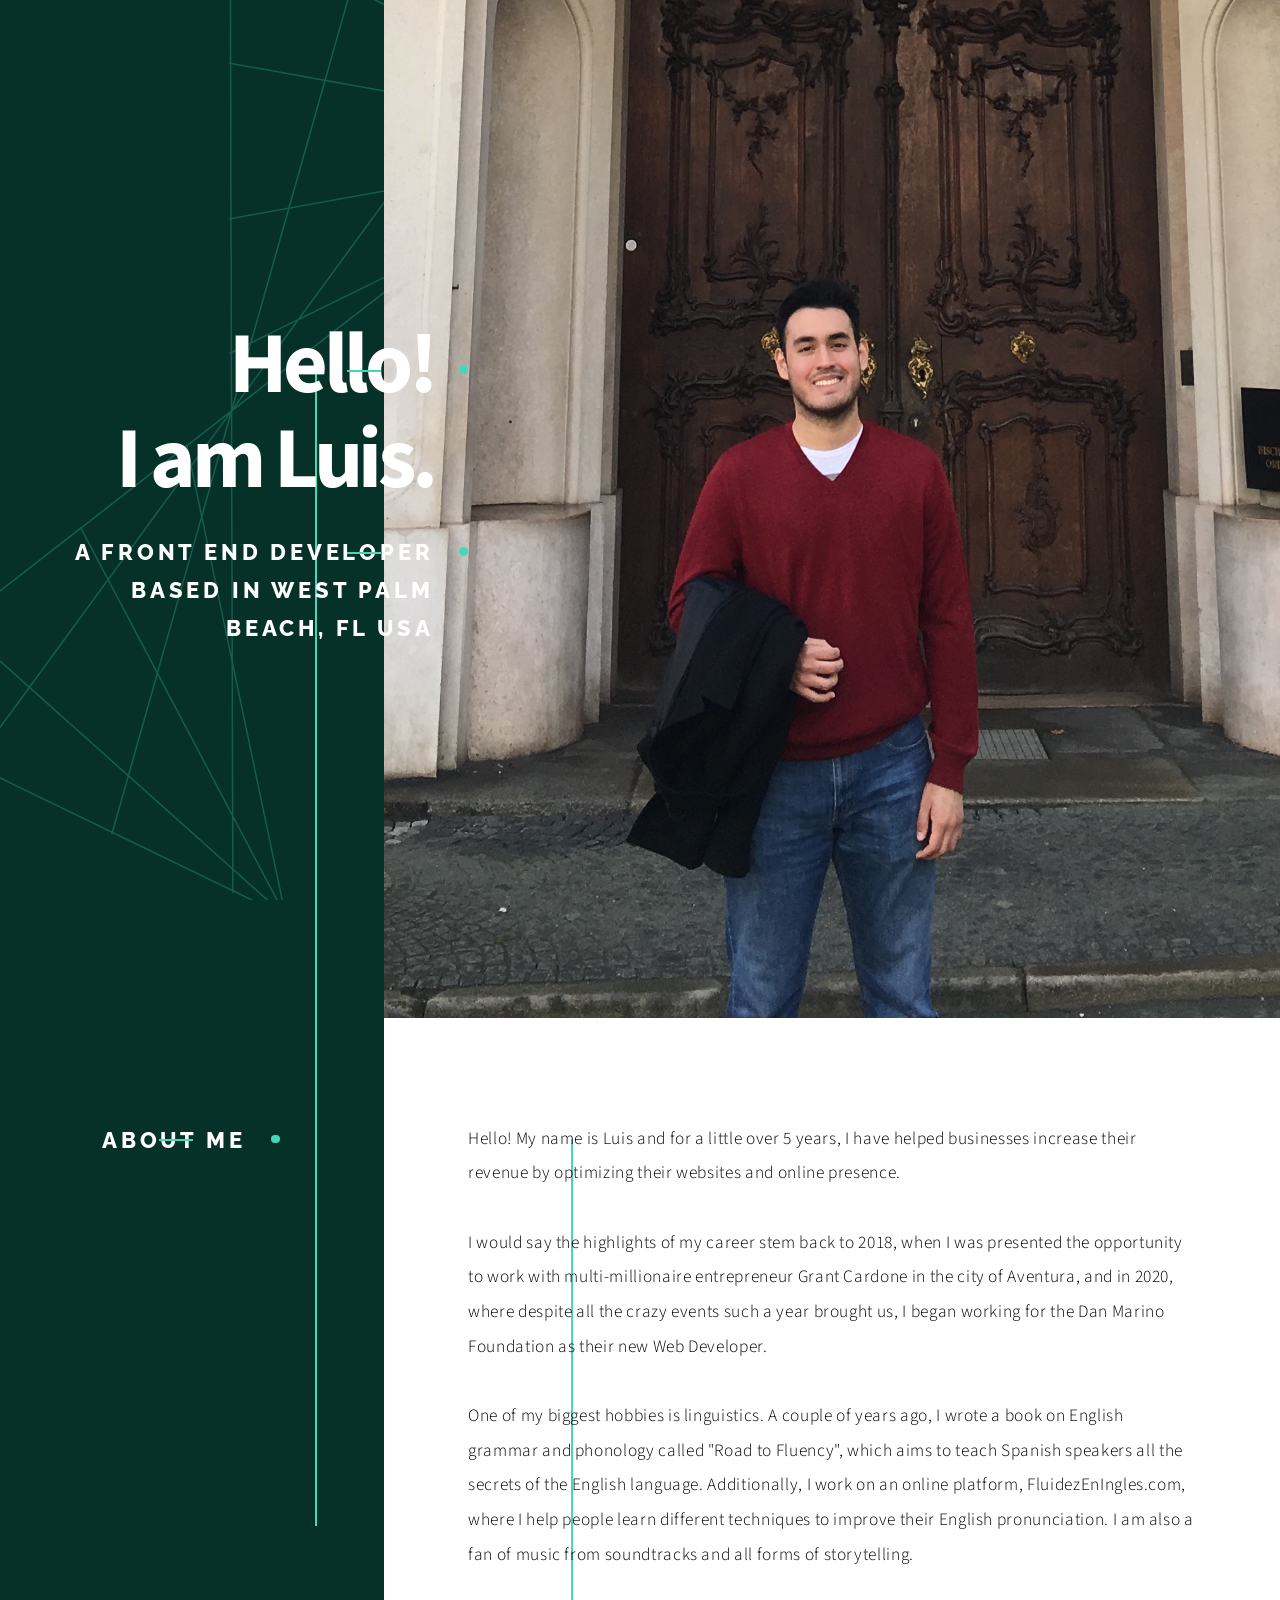
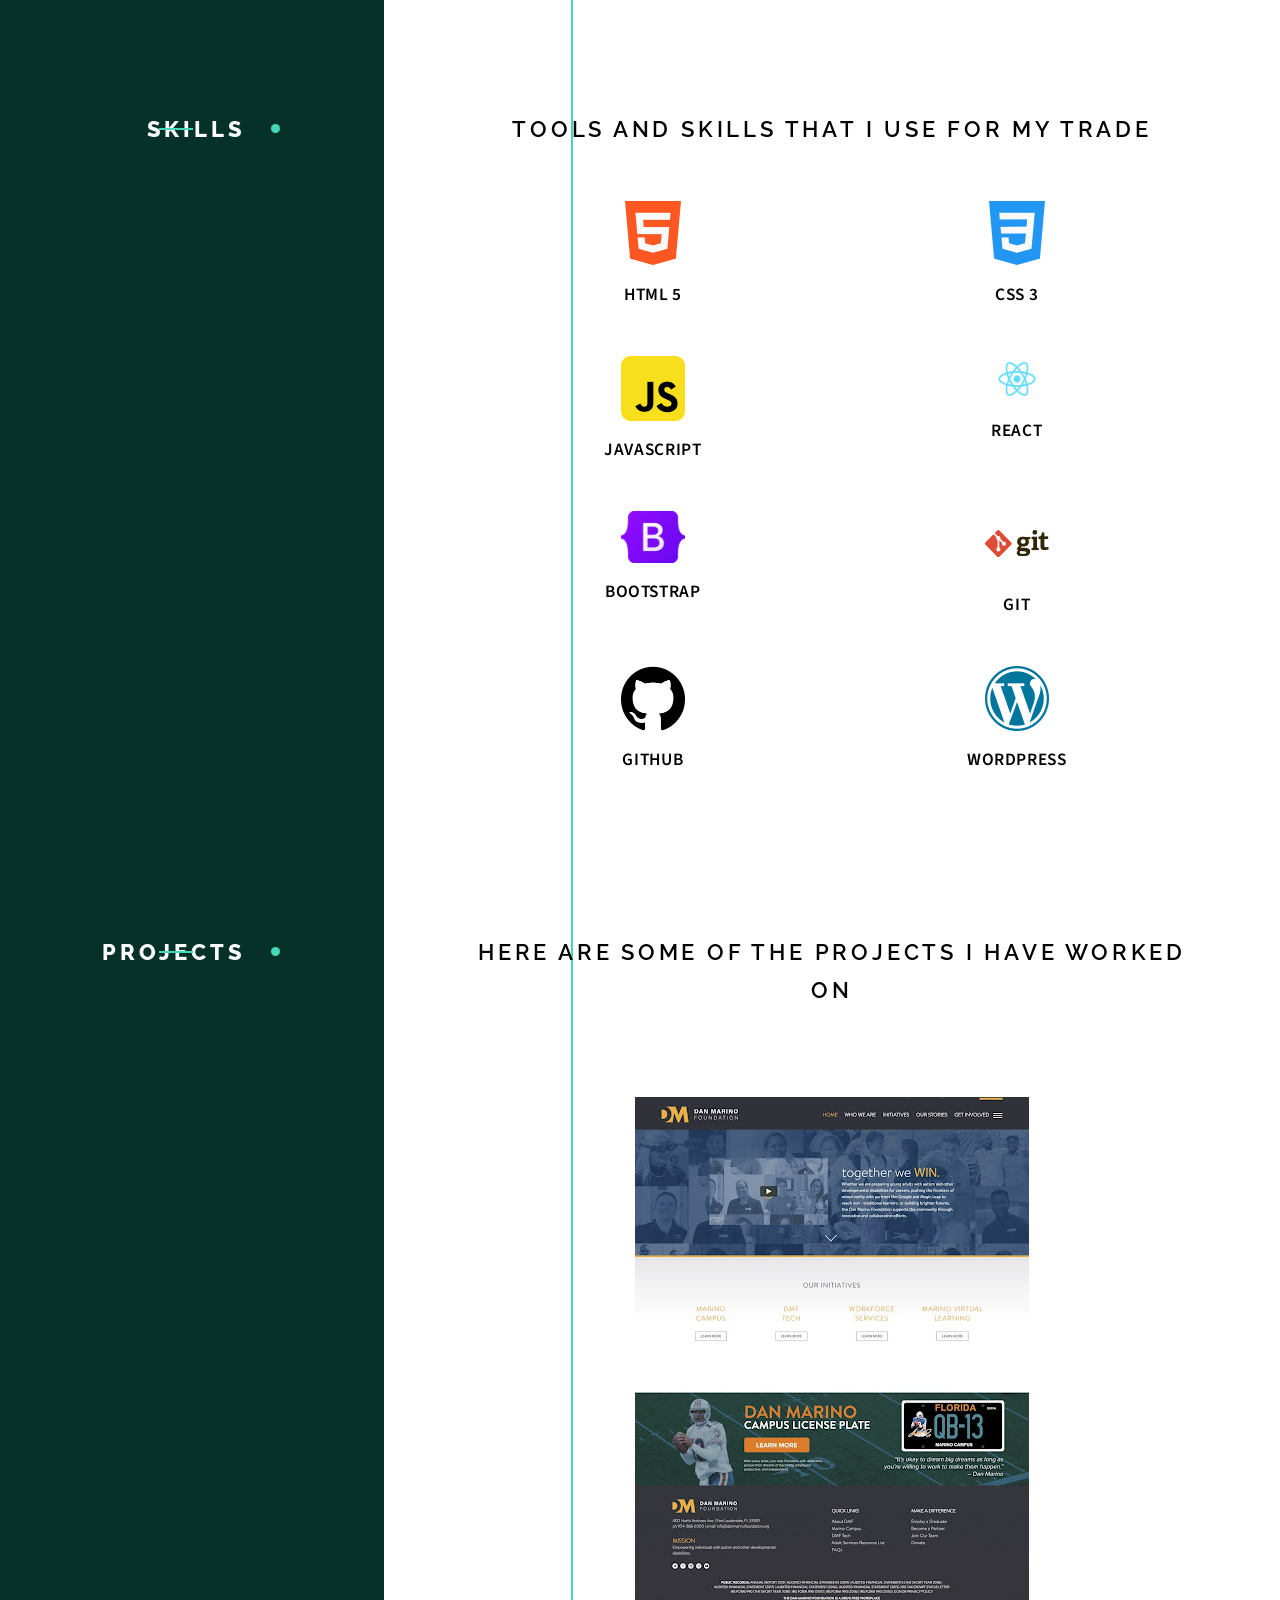
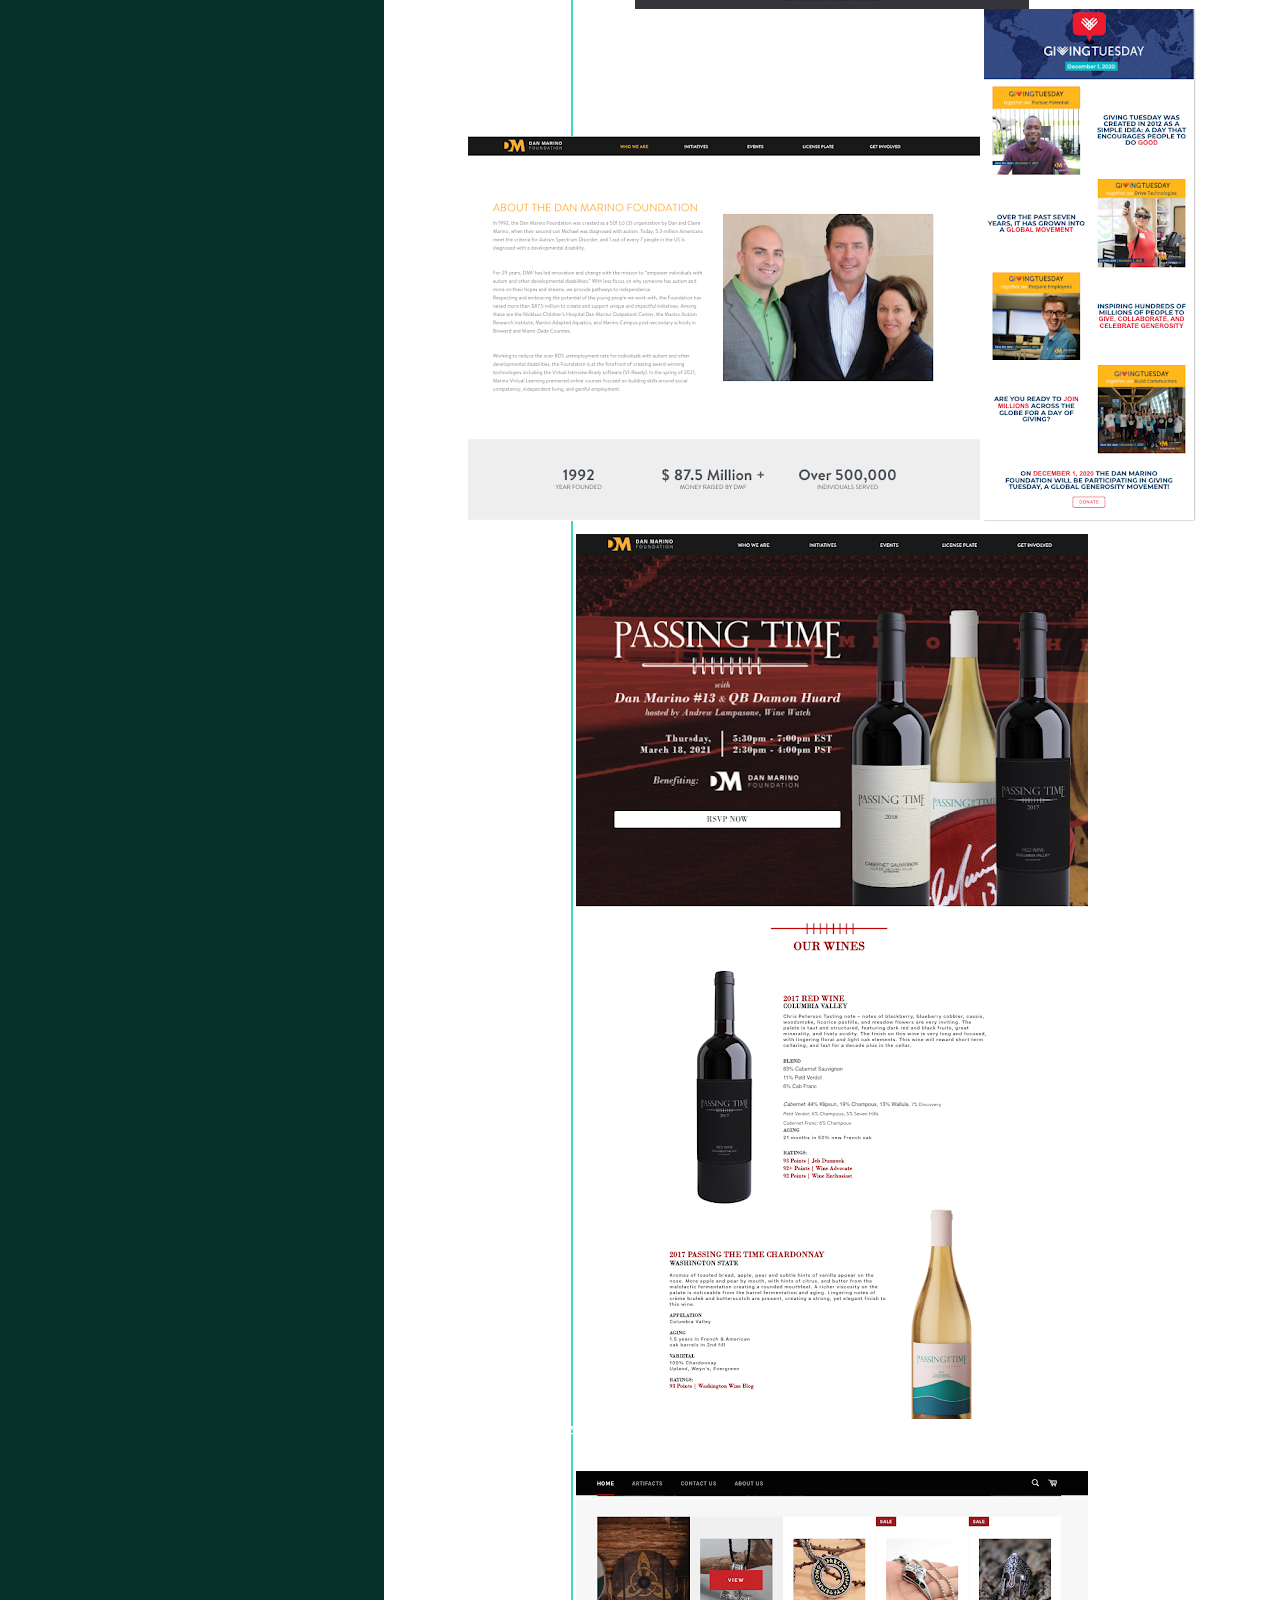
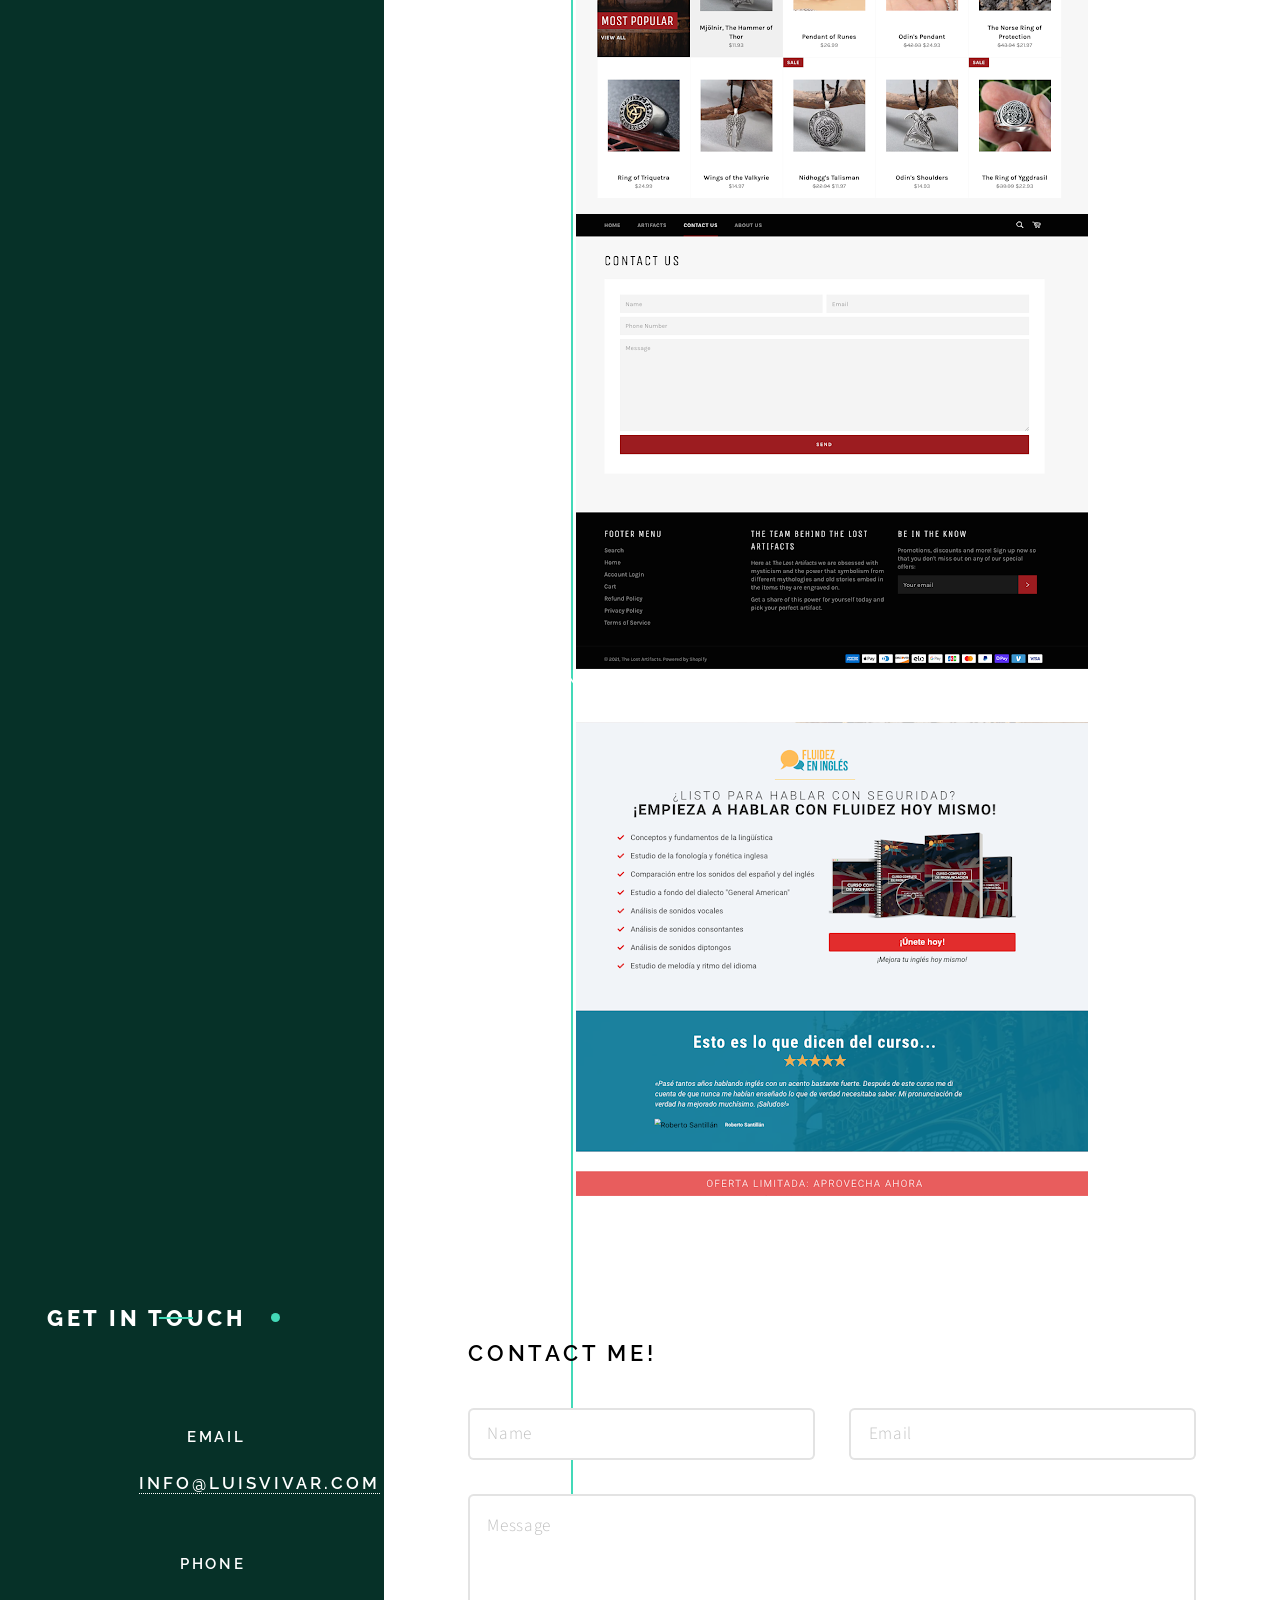
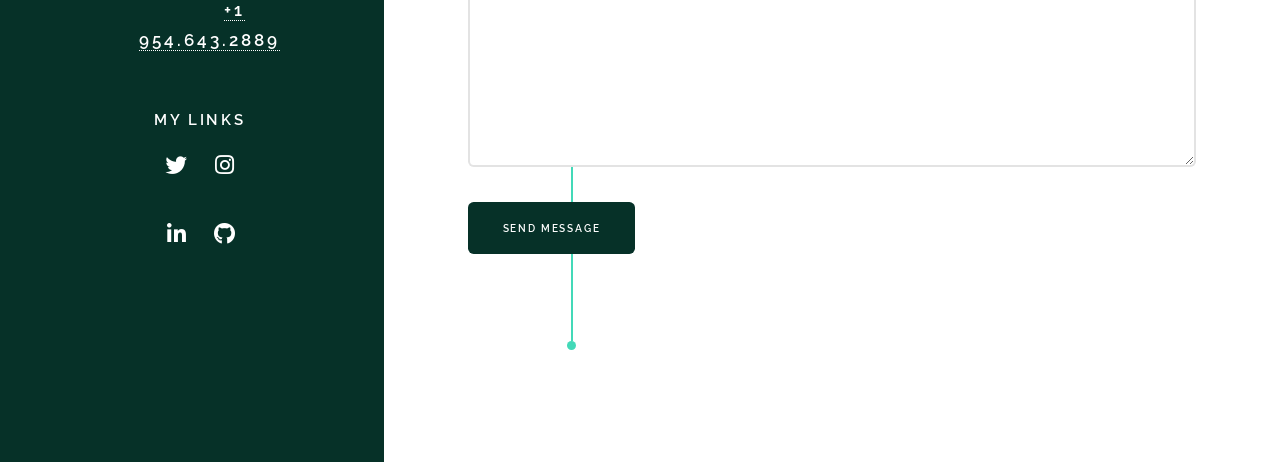
==== commit 849fddd6: "More styles fixes. Changed location in subtitle" ====
--- a/index.html
+++ b/index.html
@@ -18,7 +18,7 @@
 							<h1>Hello!
 								<br> I am Luis.
 							</h1>
-							<h2>A front end developer based in Fort Lauderdale, Fl</h2>
+							<h2>A front end developer based in West Palm Beach, FL USA</h2>
 							<!-- Intro <ul class="actions">
 								<li><a href="#first" class="arrow scrolly"><span class="label">Next</span></a></li>
 							</ul> -->
--- a/assets/css/main.css
+++ b/assets/css/main.css
@@ -3035,7 +3035,7 @@
 		}
 
 		#wrapper > section.intro > header:before {
-			margin-left: calc(50vw - 10rem);
+			margin-left: calc(30vw - 10rem);
 		}
 
 		@media screen and (max-width: 1152px) {
@@ -3108,7 +3108,7 @@
 				}
 
 				#wrapper > section.intro > header:before {
-					margin-left: calc(50vw - 8rem);
+					margin-left: calc(30vw - 8rem);
 				}
 
 		}
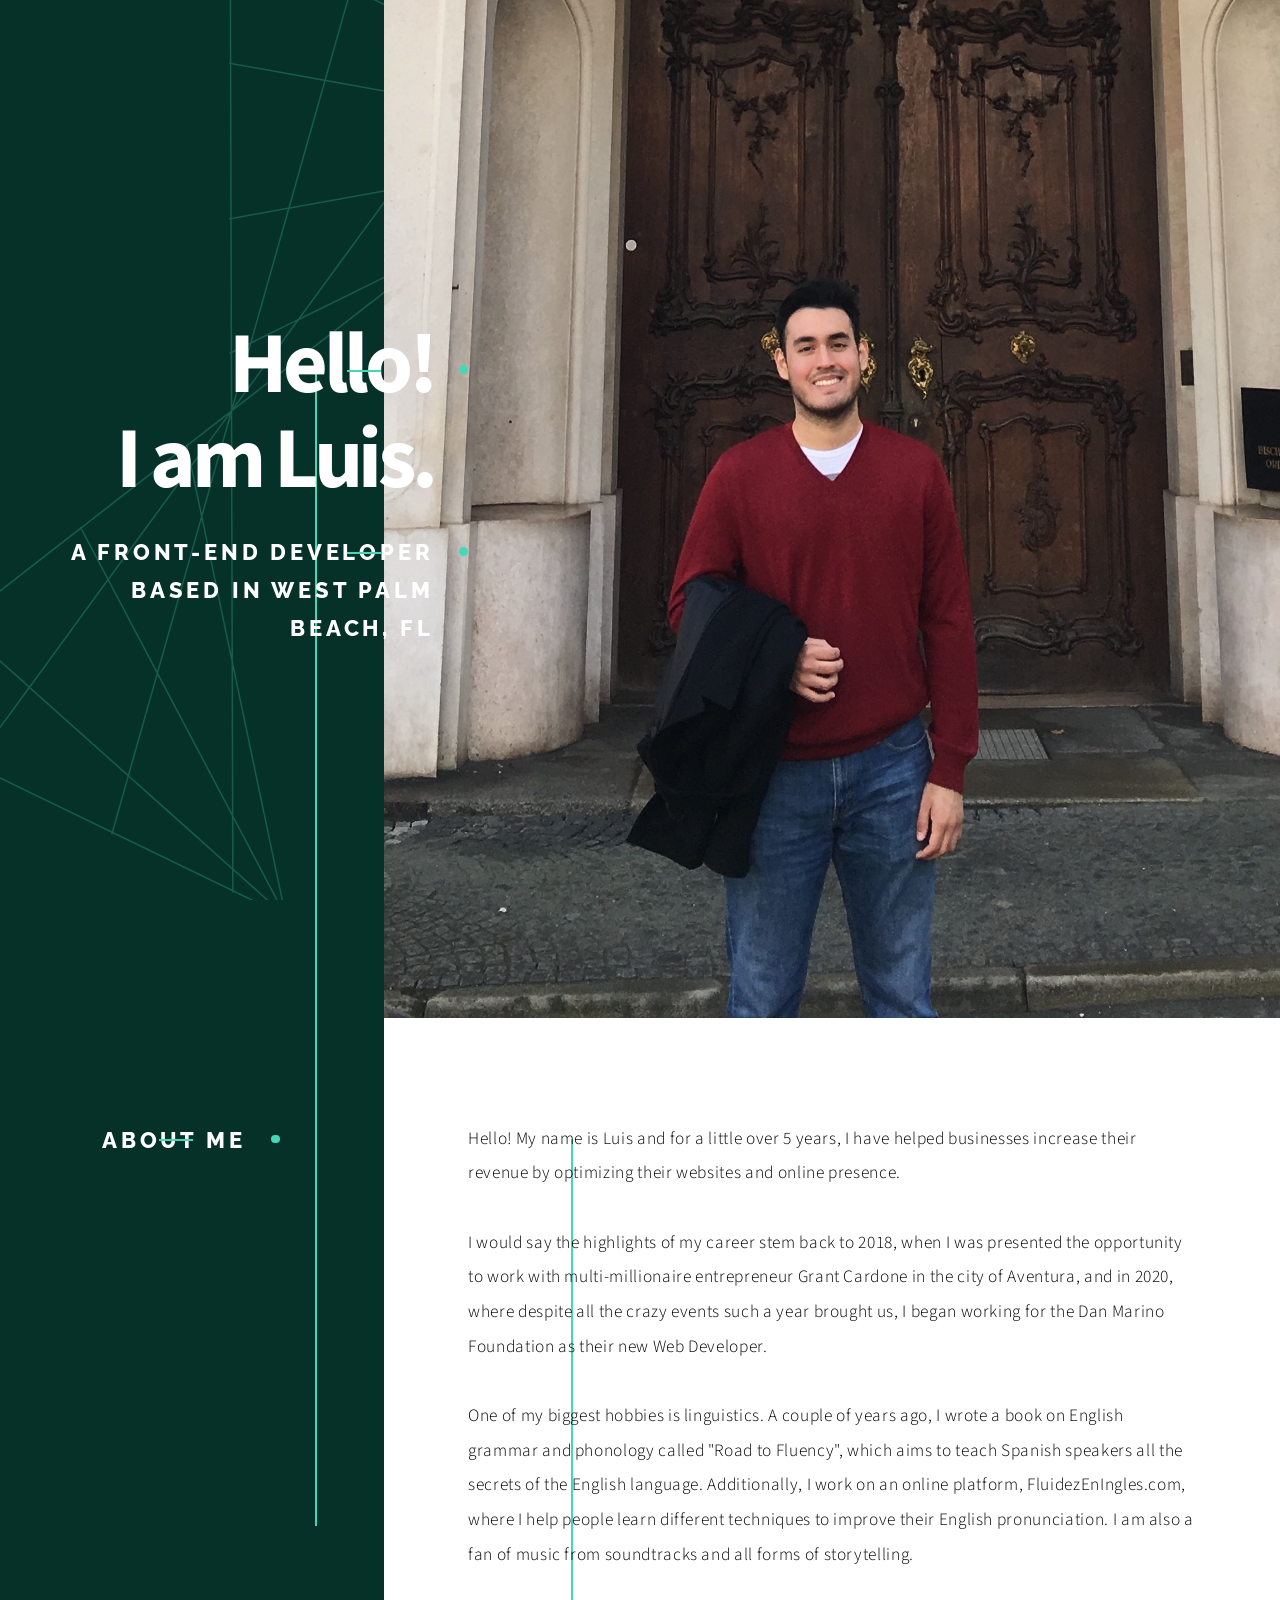
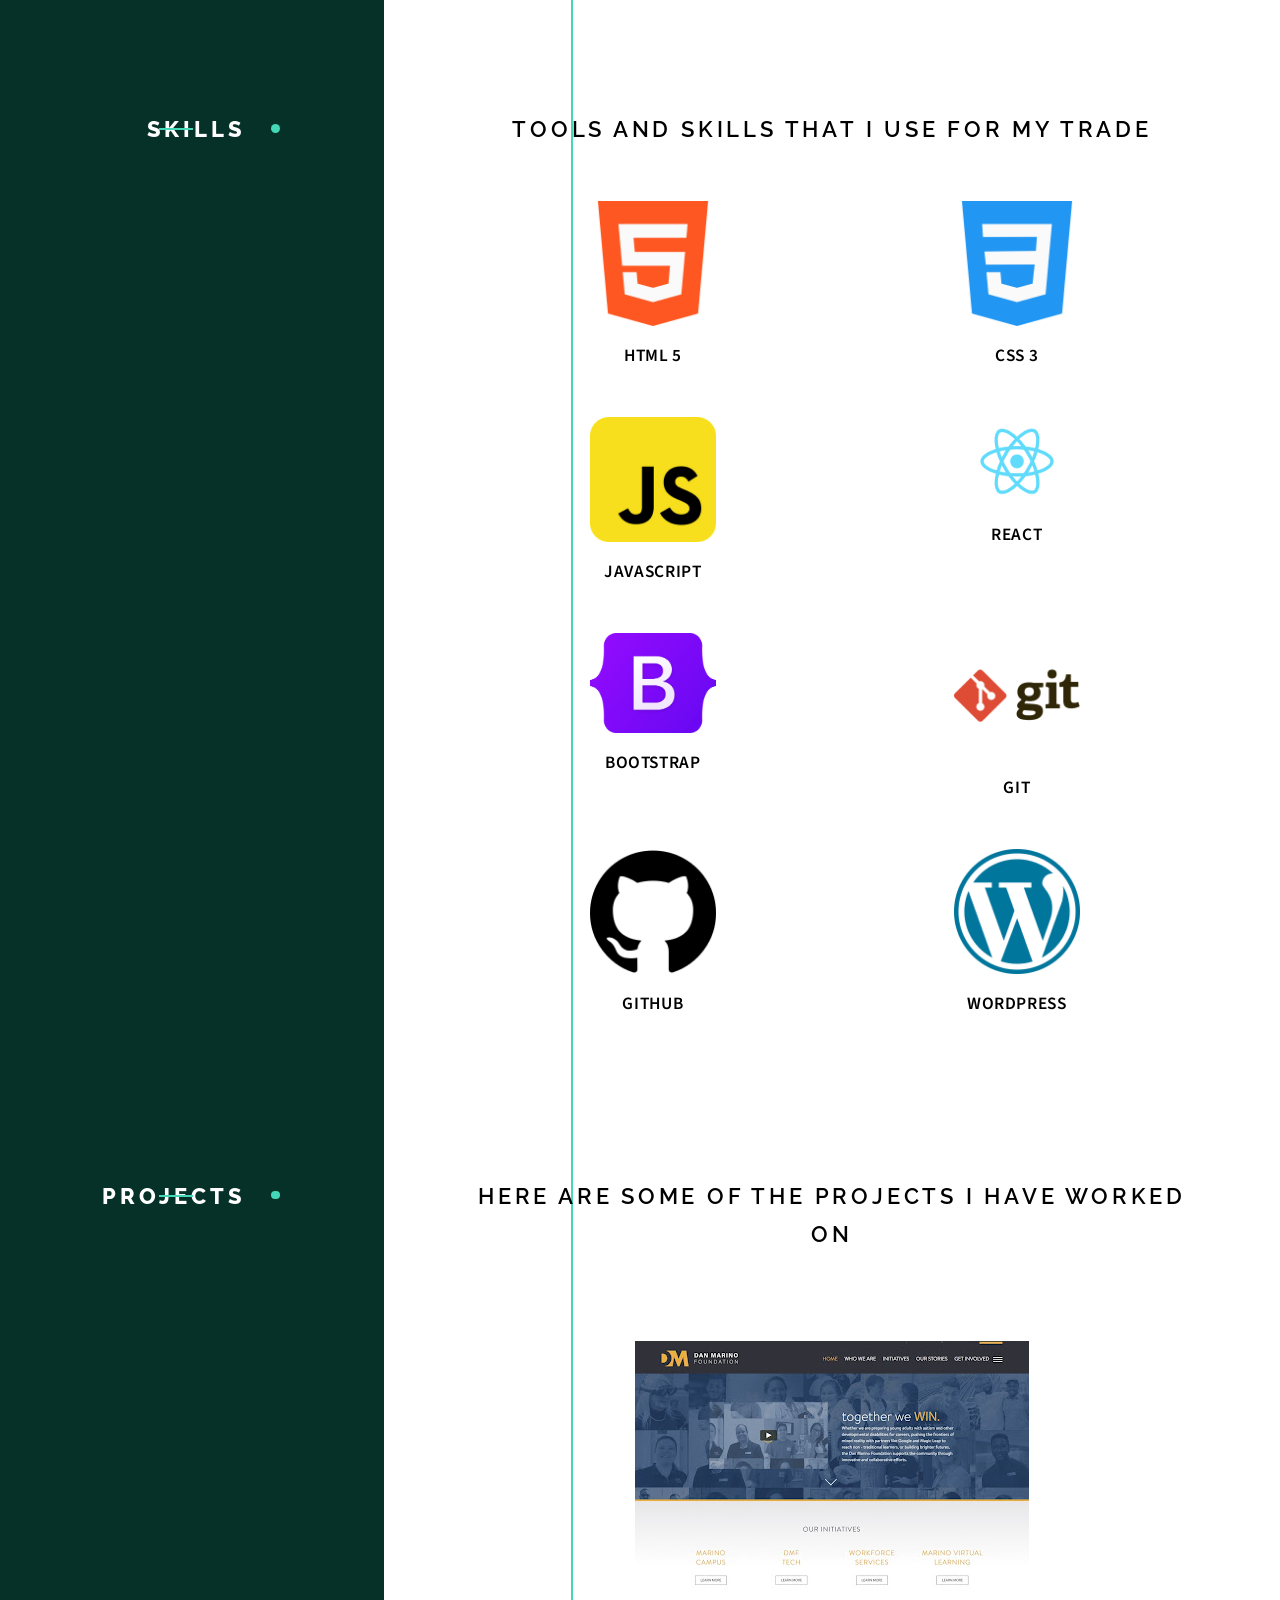
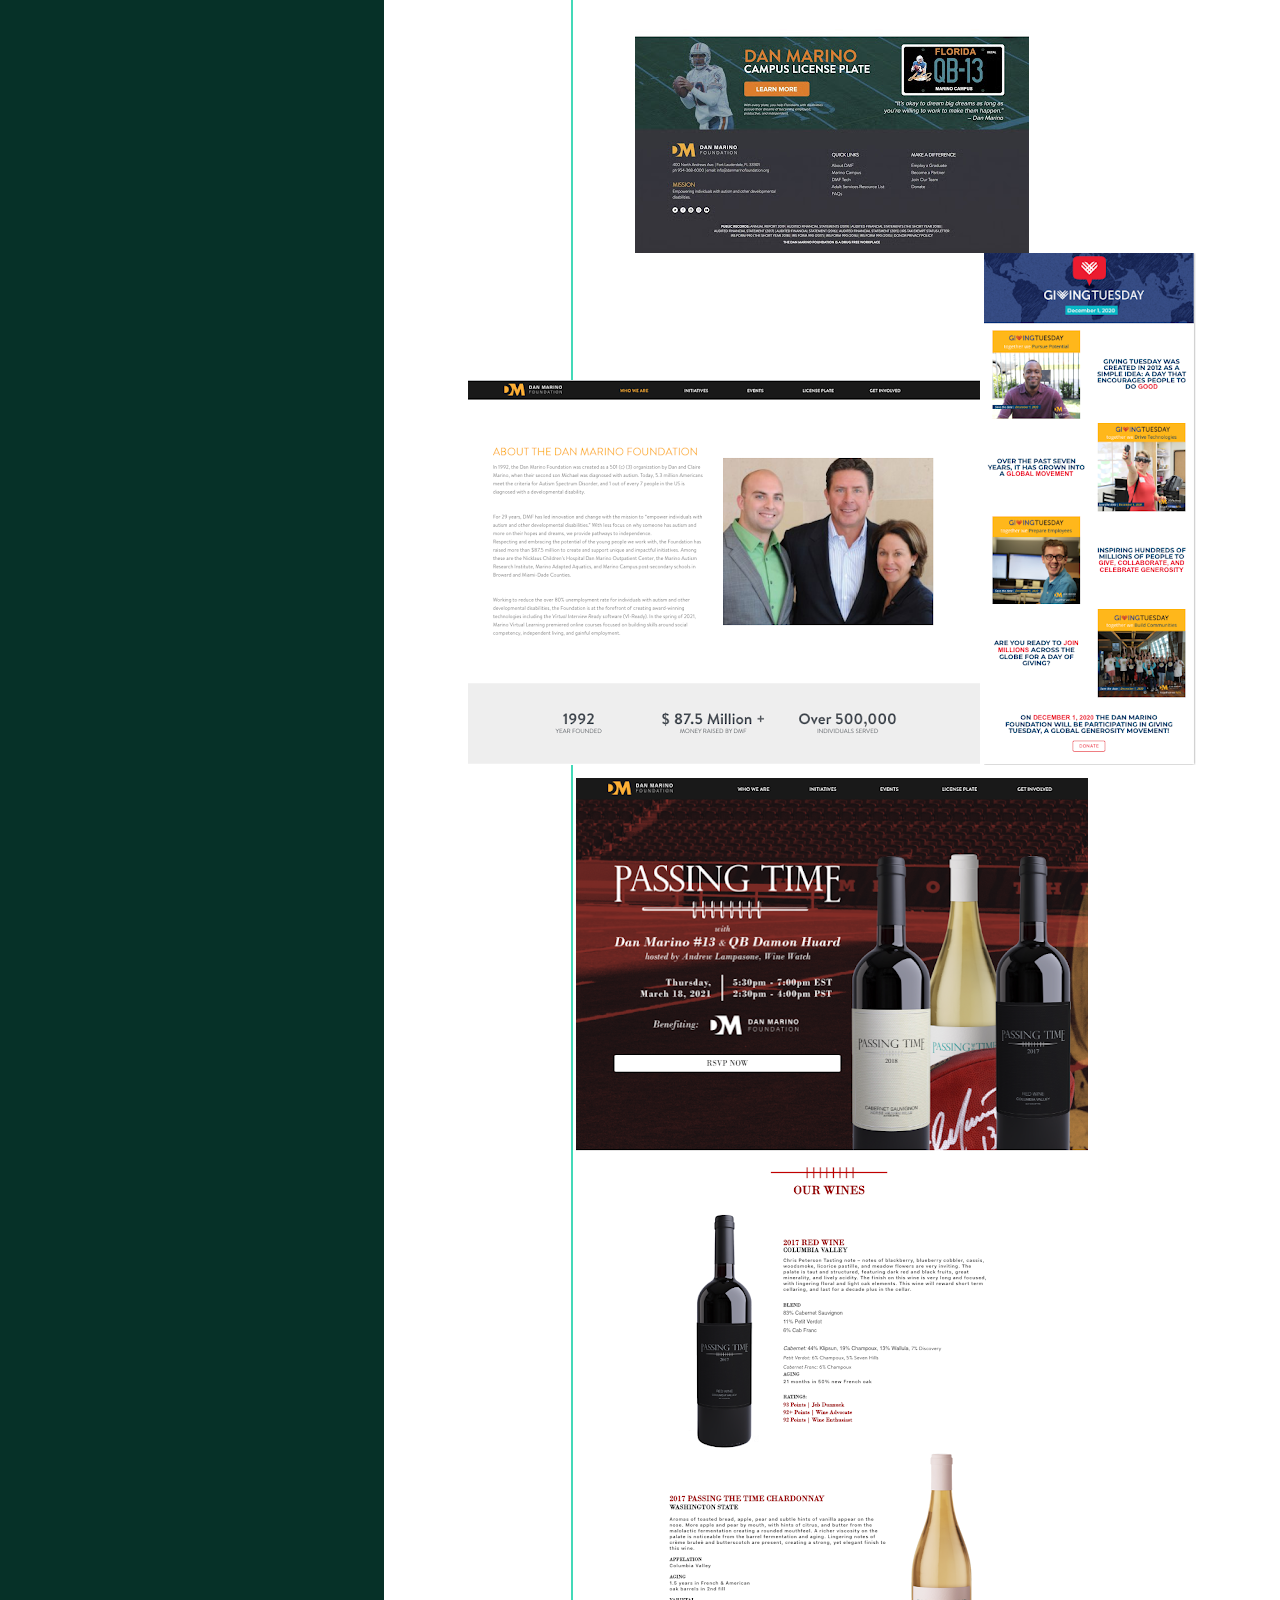
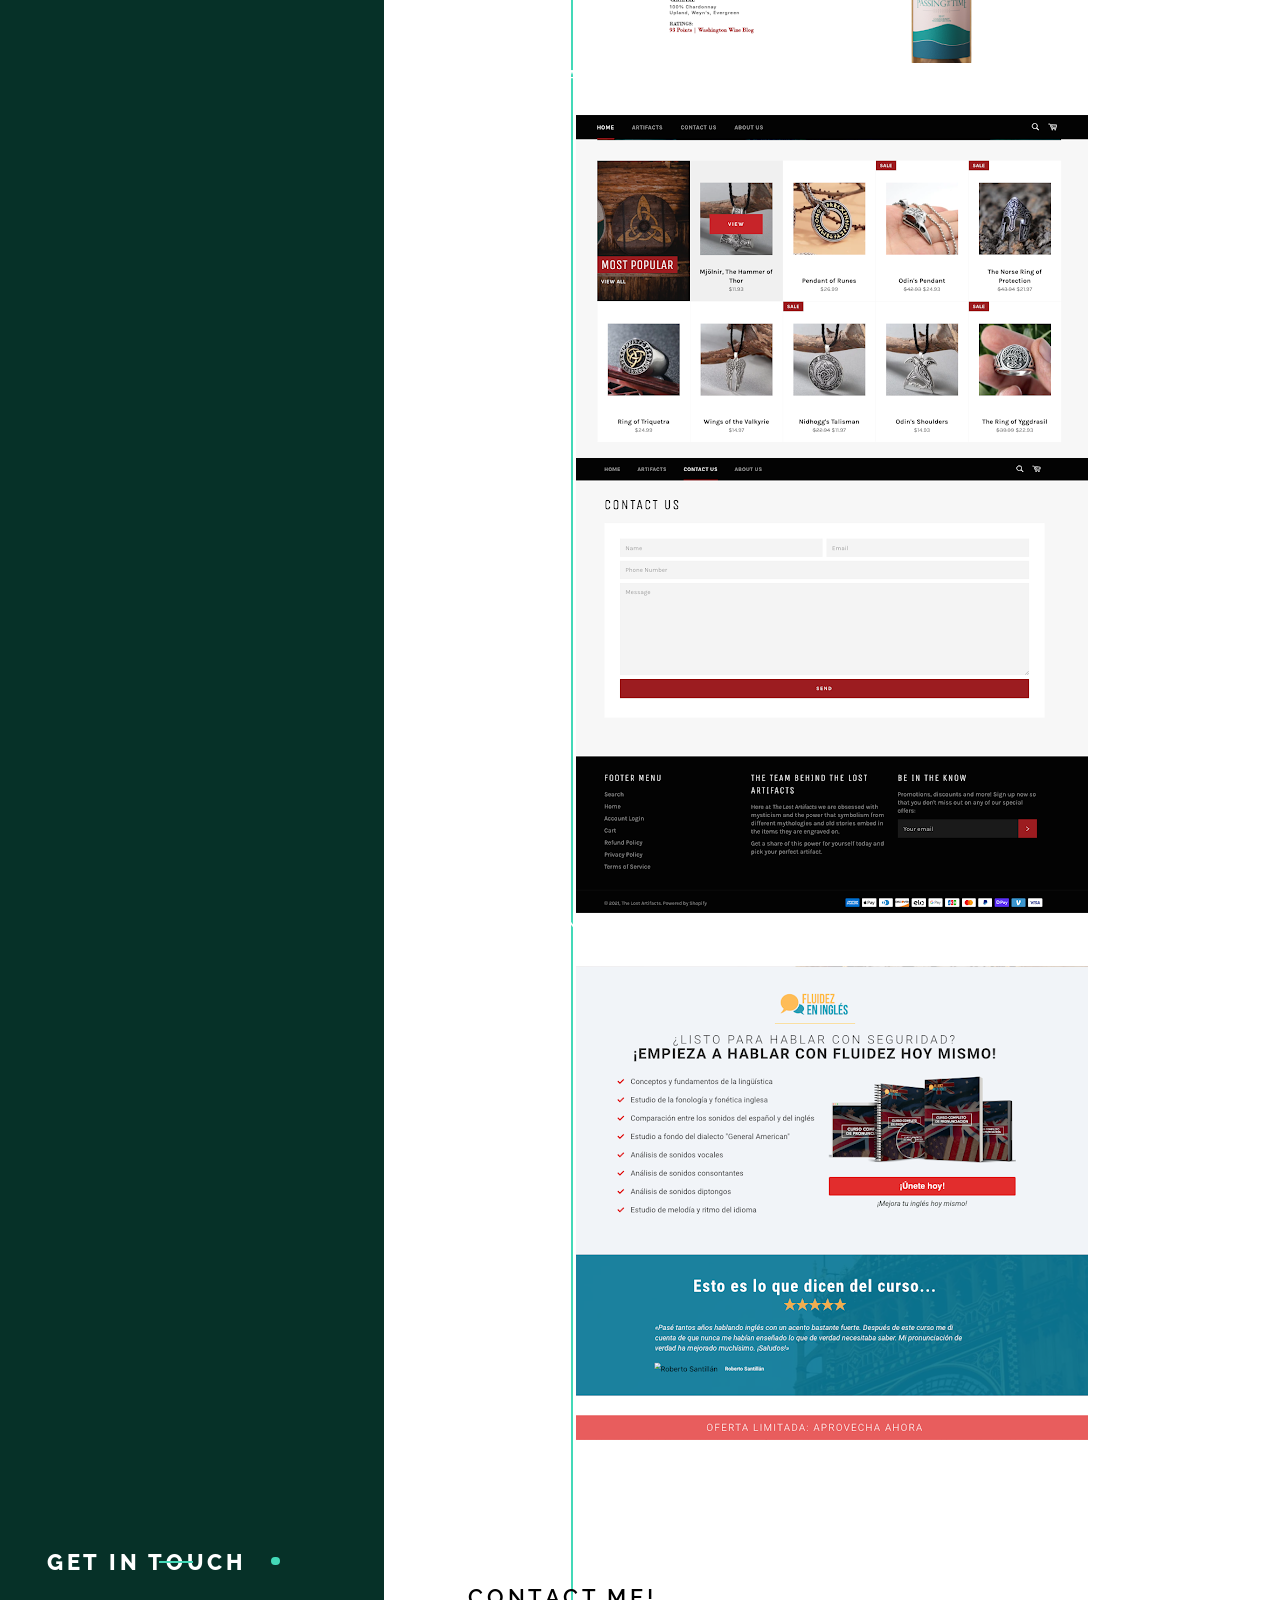
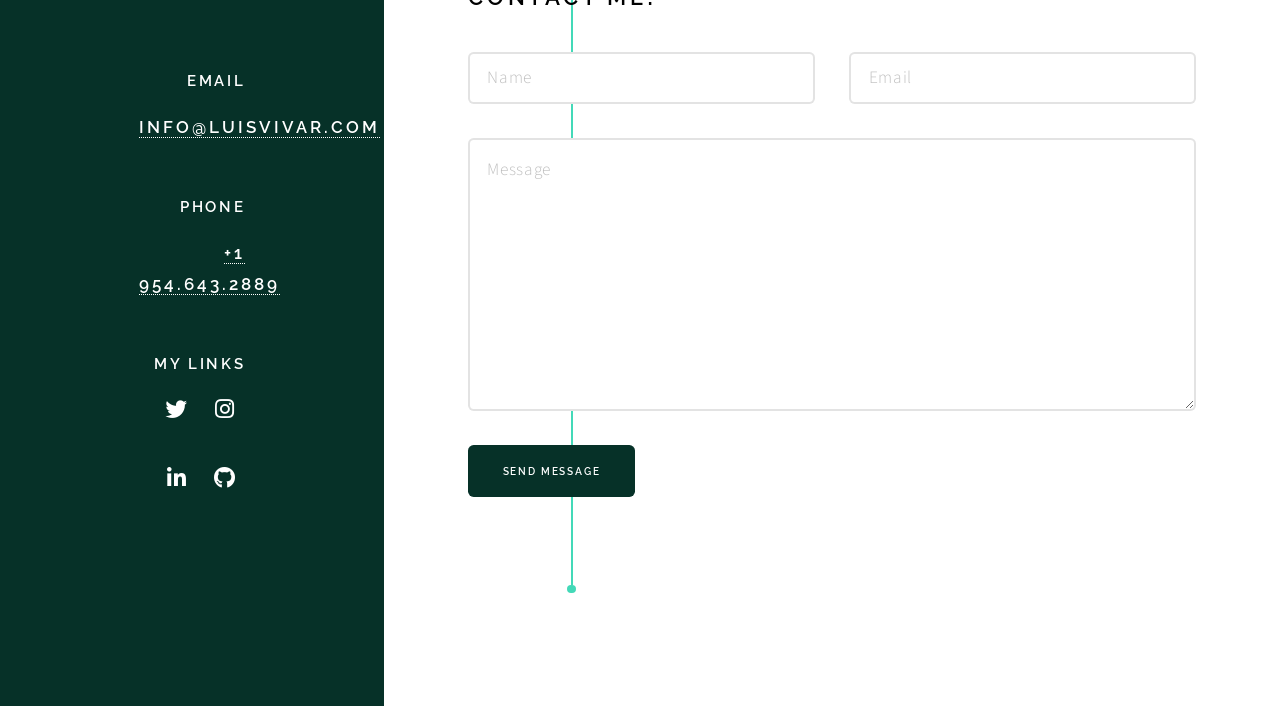
==== commit 6168c39a: "Text corrections and style fixes" ====
--- a/index.html
+++ b/index.html
@@ -18,7 +18,7 @@
 							<h1>Hello!
 								<br> I am Luis.
 							</h1>
-							<h2>A front end developer based in West Palm Beach, FL USA</h2>
+							<h2>A front-end developer based in West Palm Beach, FL</h2>
 							<!-- Intro <ul class="actions">
 								<li><a href="#first" class="arrow scrolly"><span class="label">Next</span></a></li>
 							</ul> -->
--- a/assets/css/main.css
+++ b/assets/css/main.css
@@ -3,7 +3,7 @@
 
 
 .skill-icon{
-	max-width: 18%;
+	max-width: 35%;
 }
 
 #me-img {
@@ -3031,7 +3031,7 @@
 			}
 
 		#wrapper > section.intro > header > * {
-			width: 20rem;
+			width: 100%;
 		}
 
 		#wrapper > section.intro > header:before {
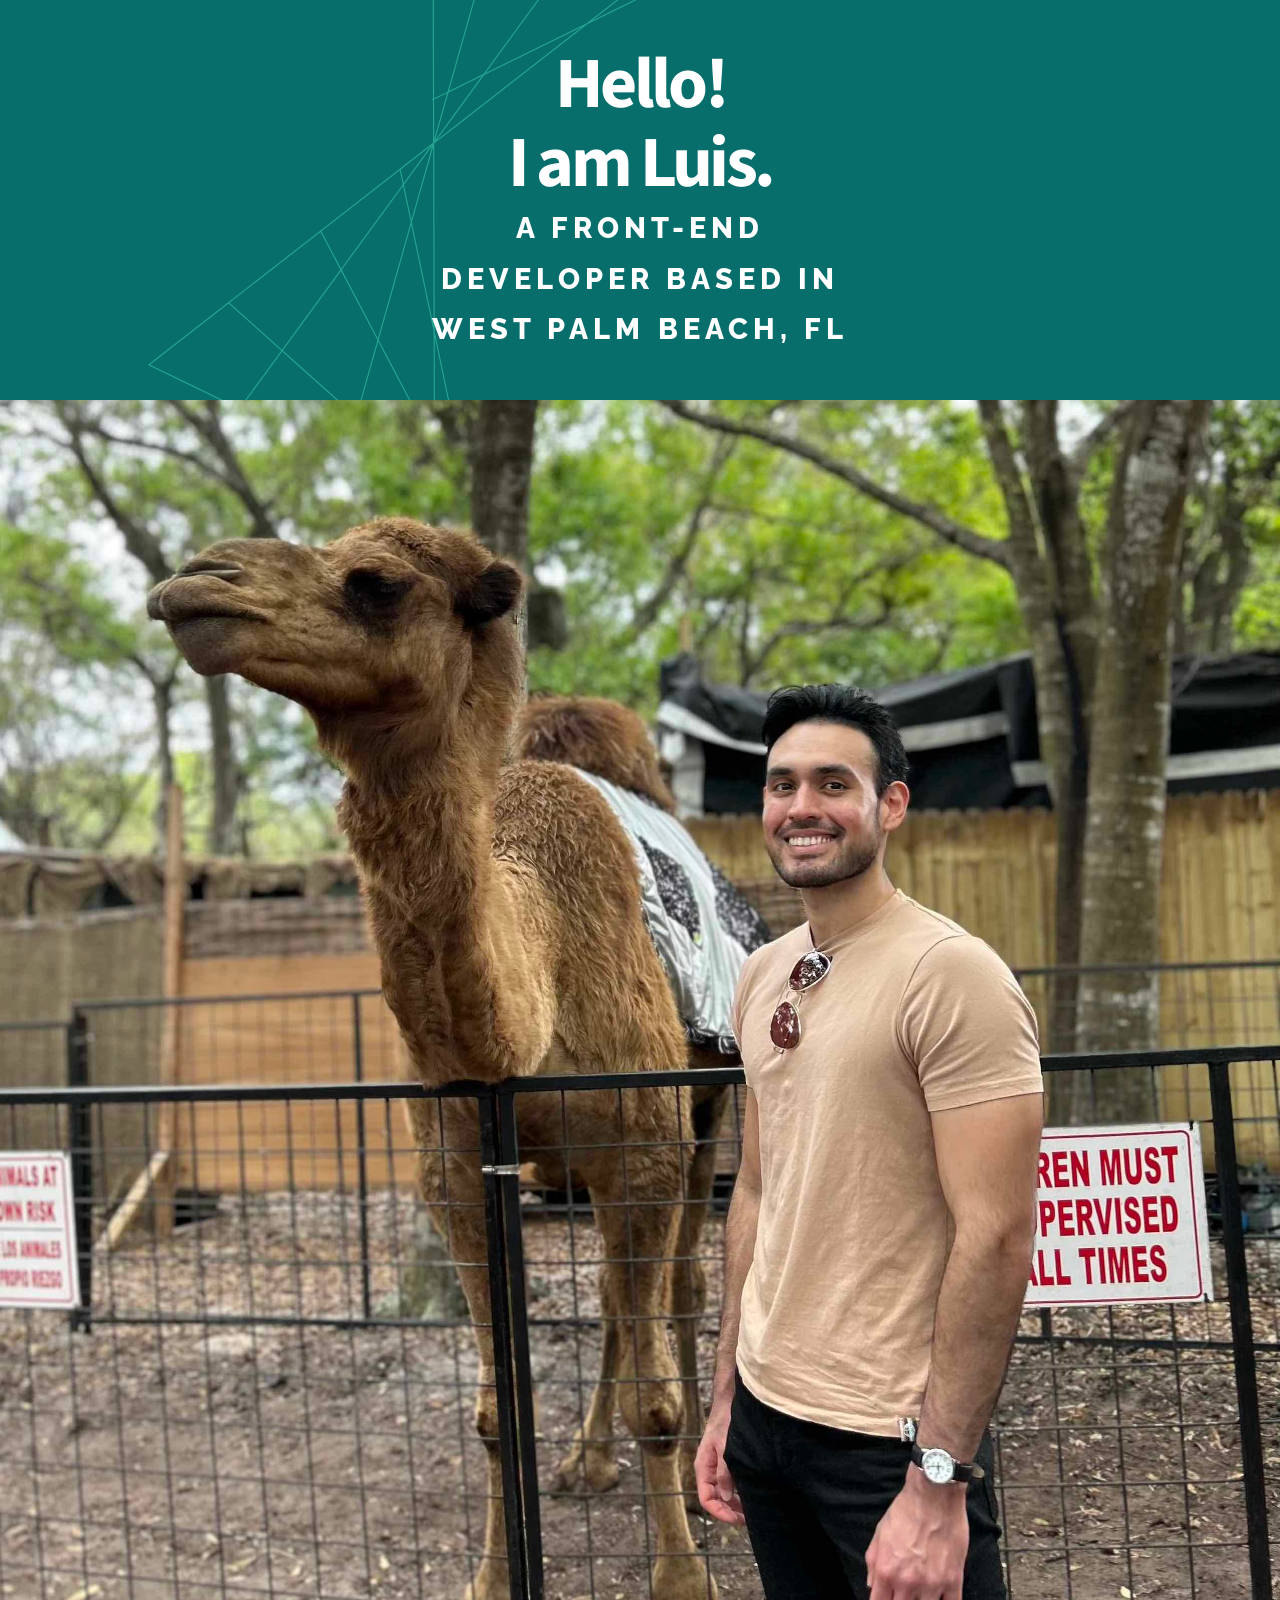
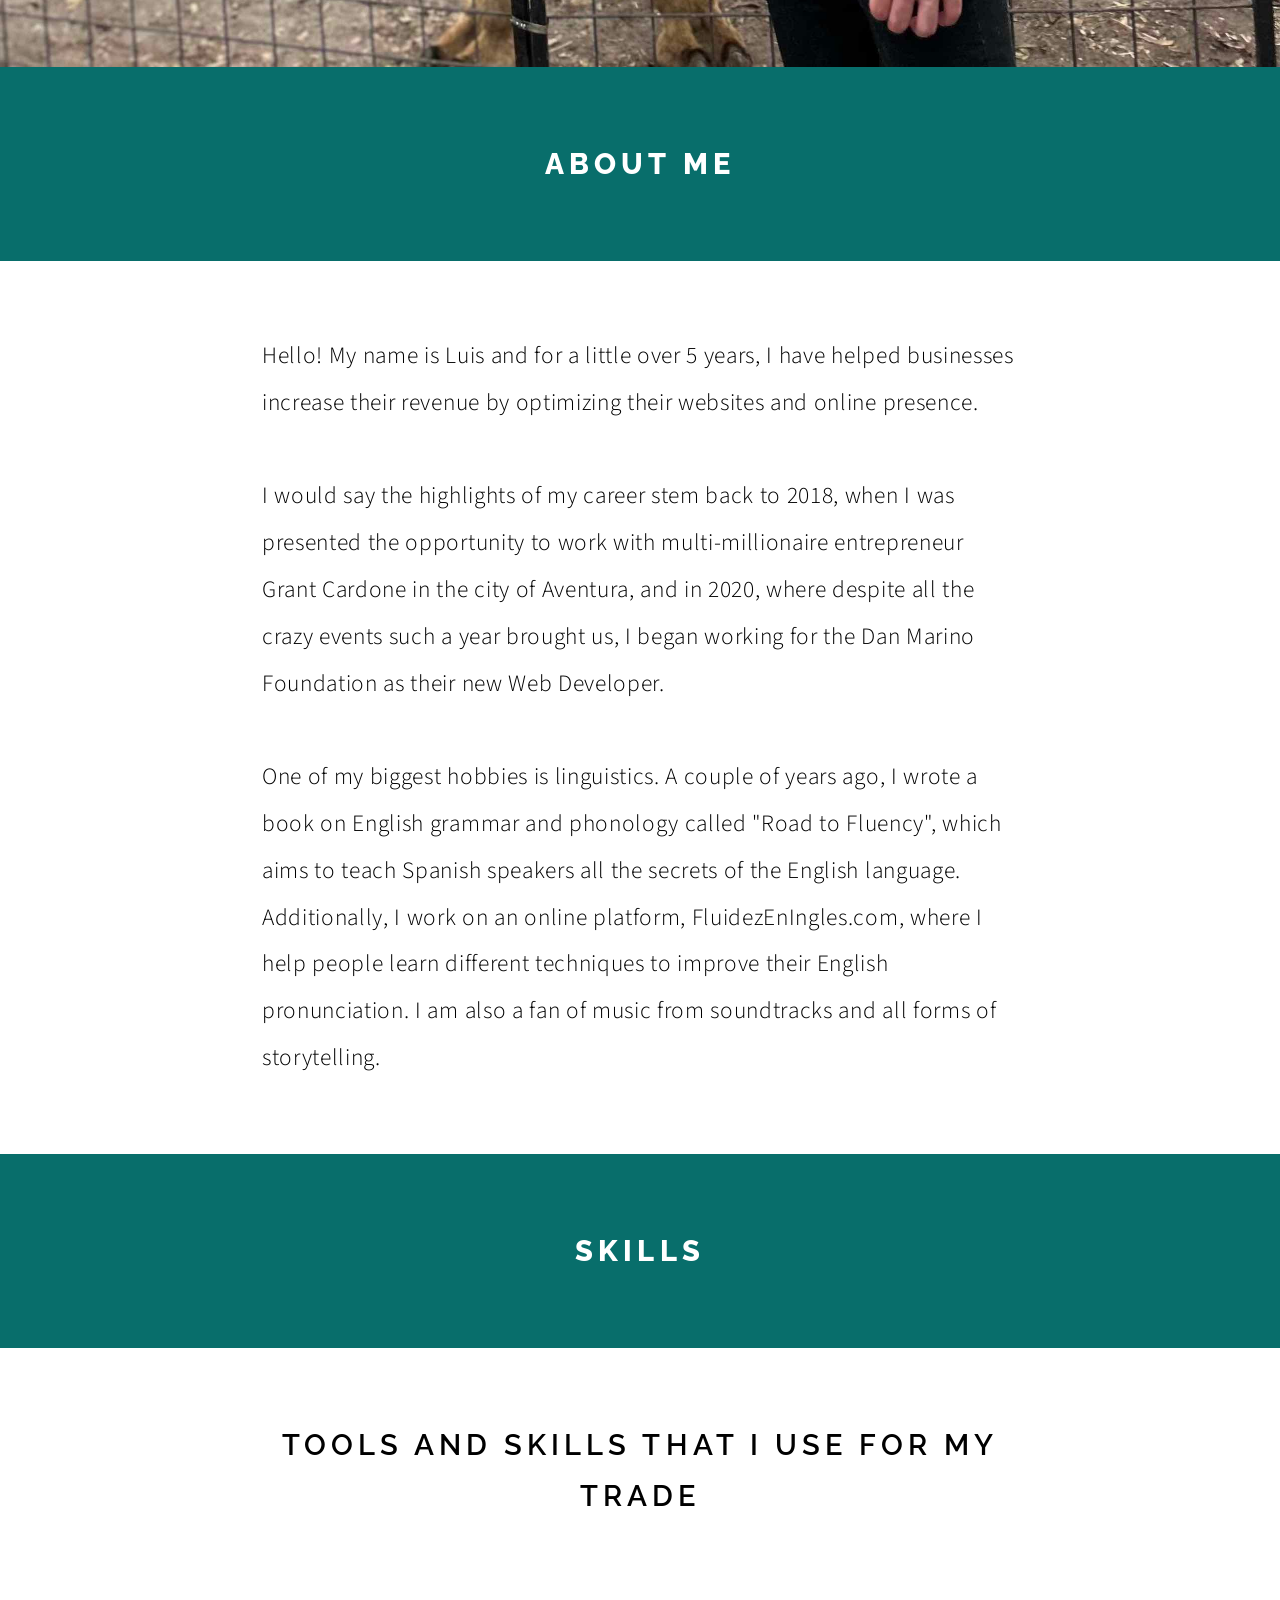
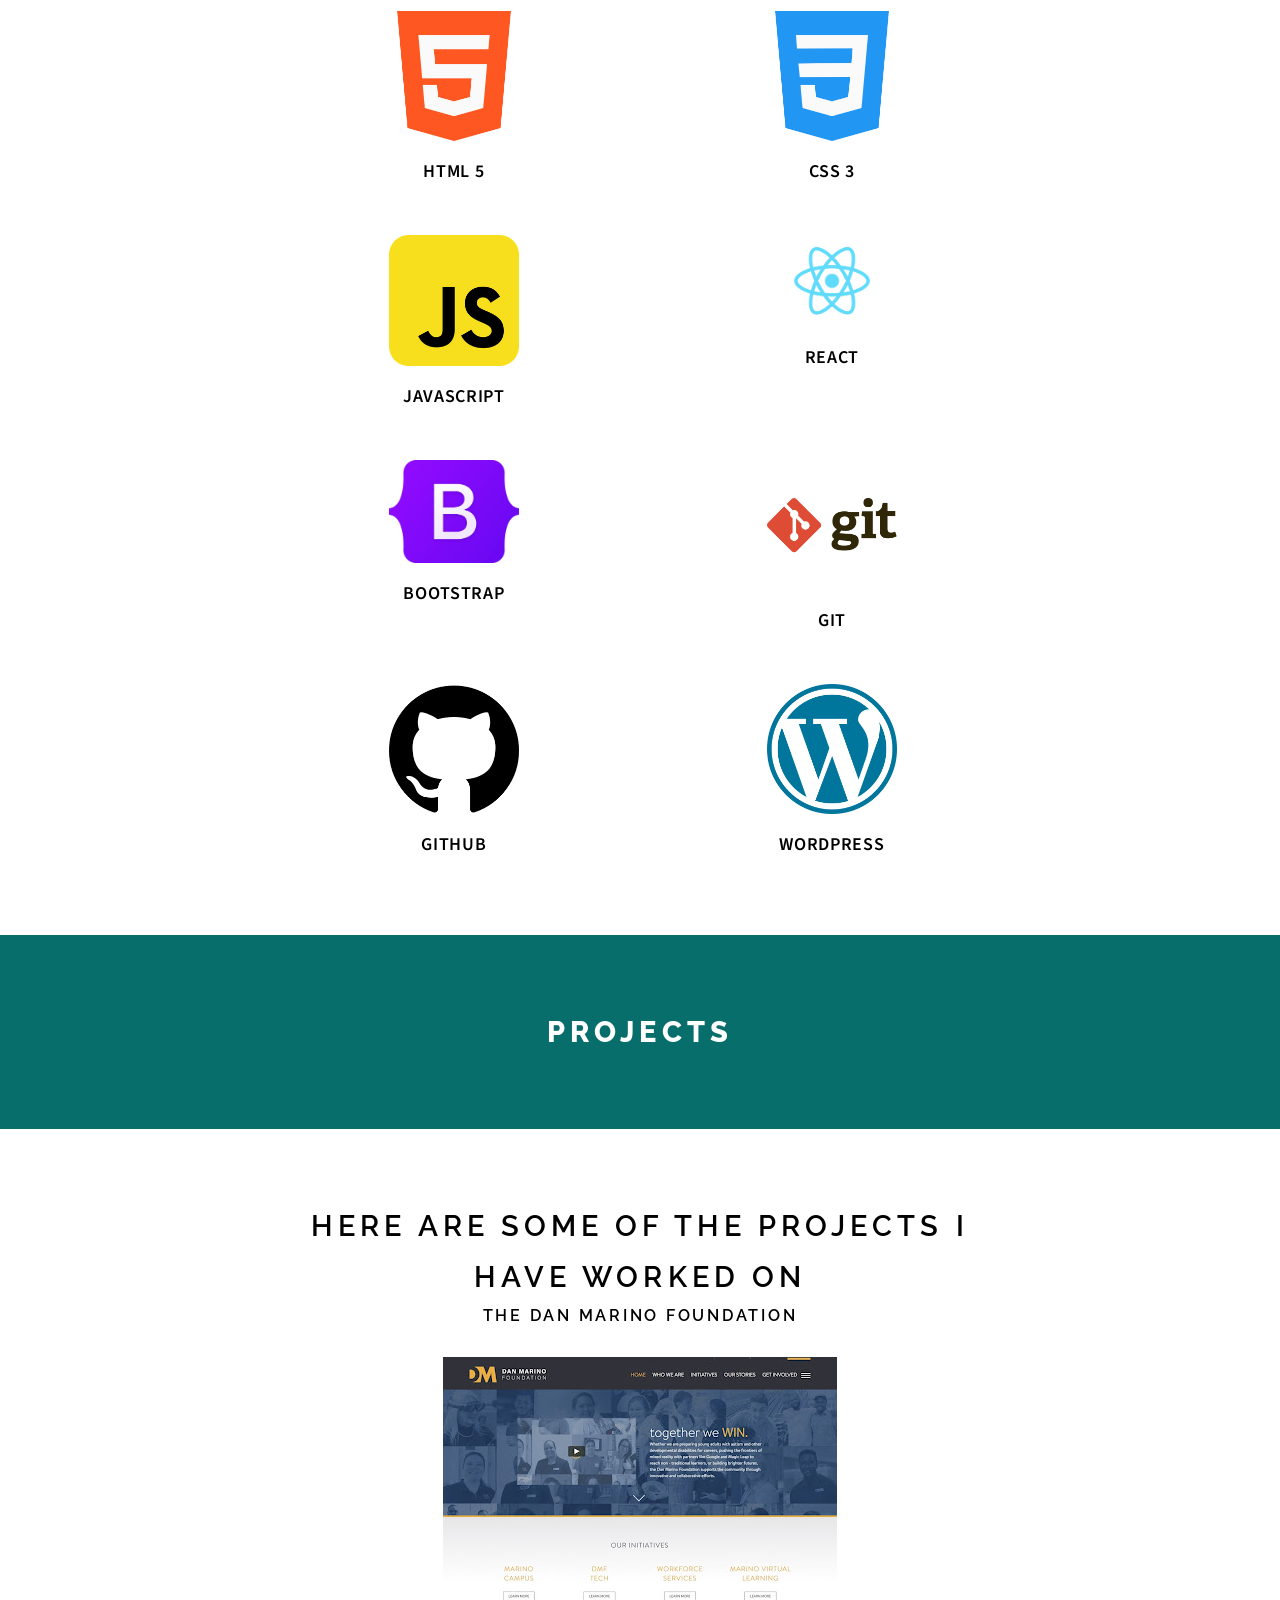
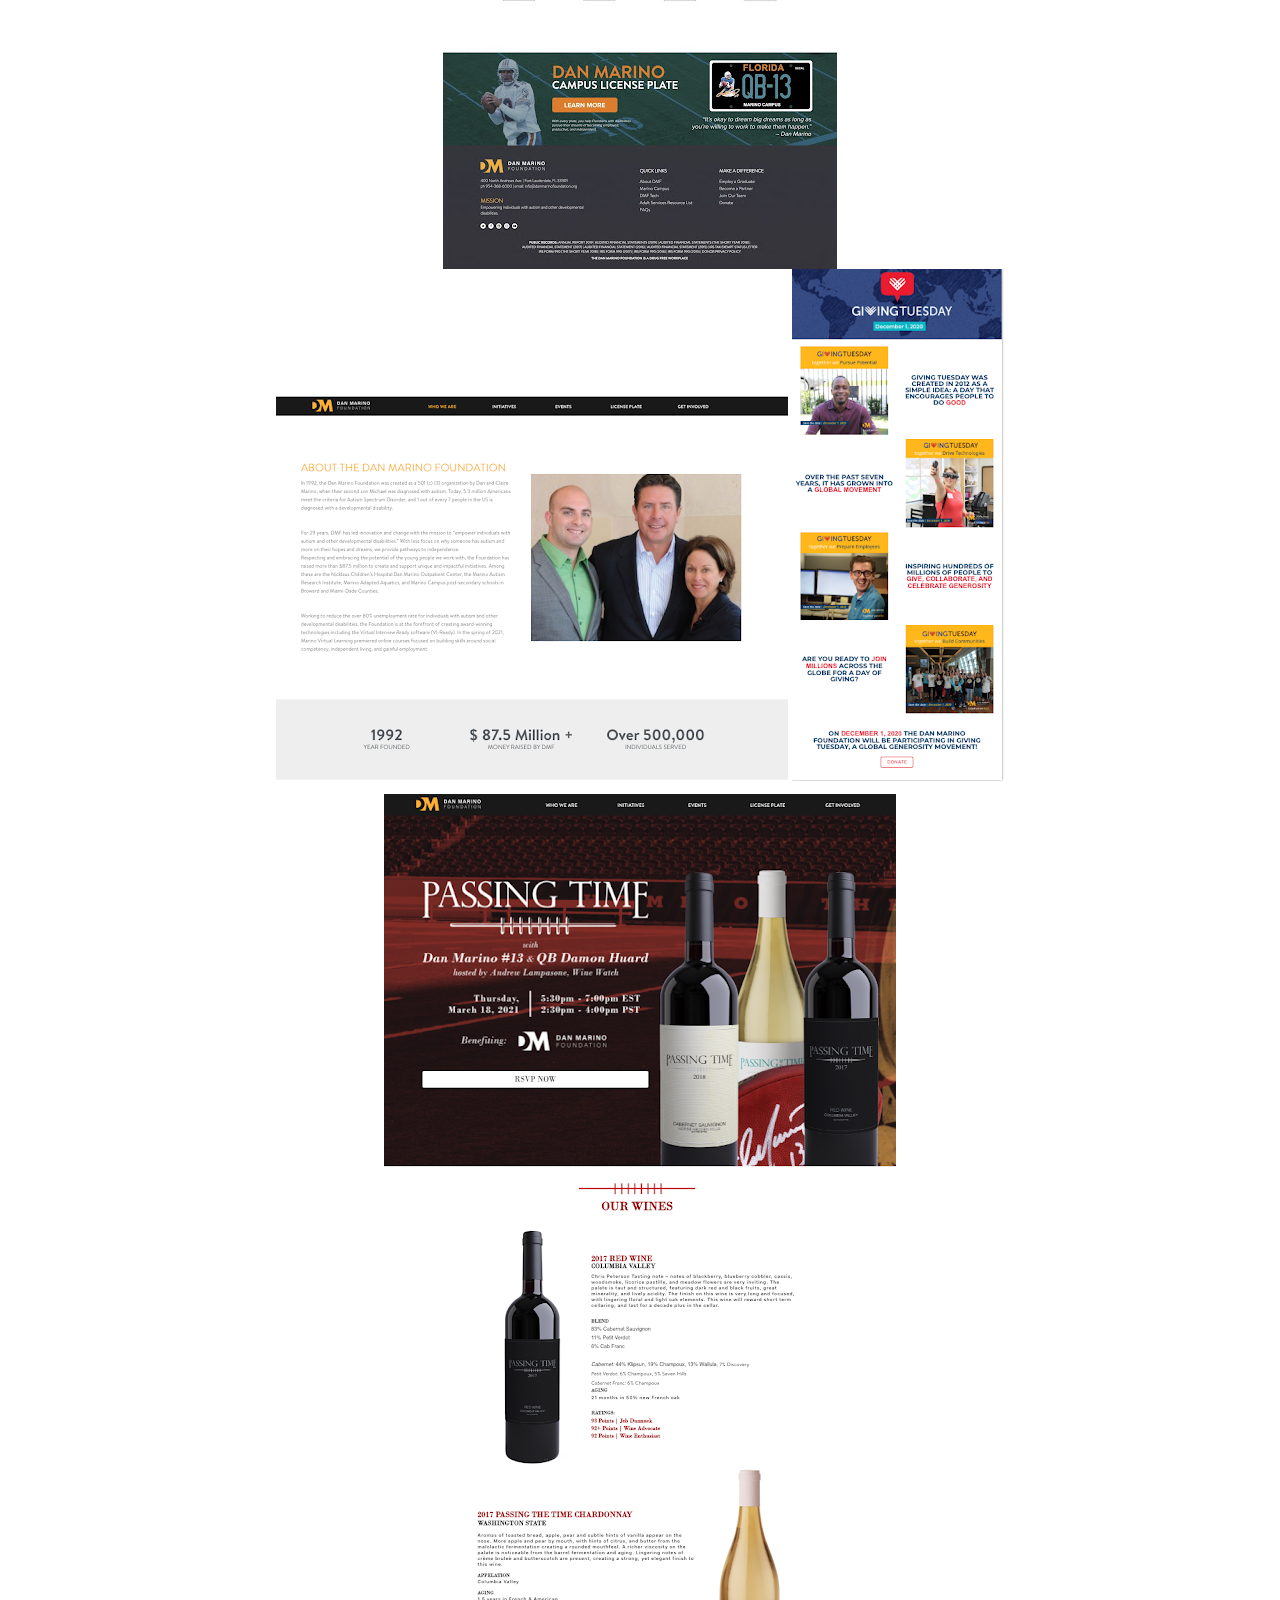
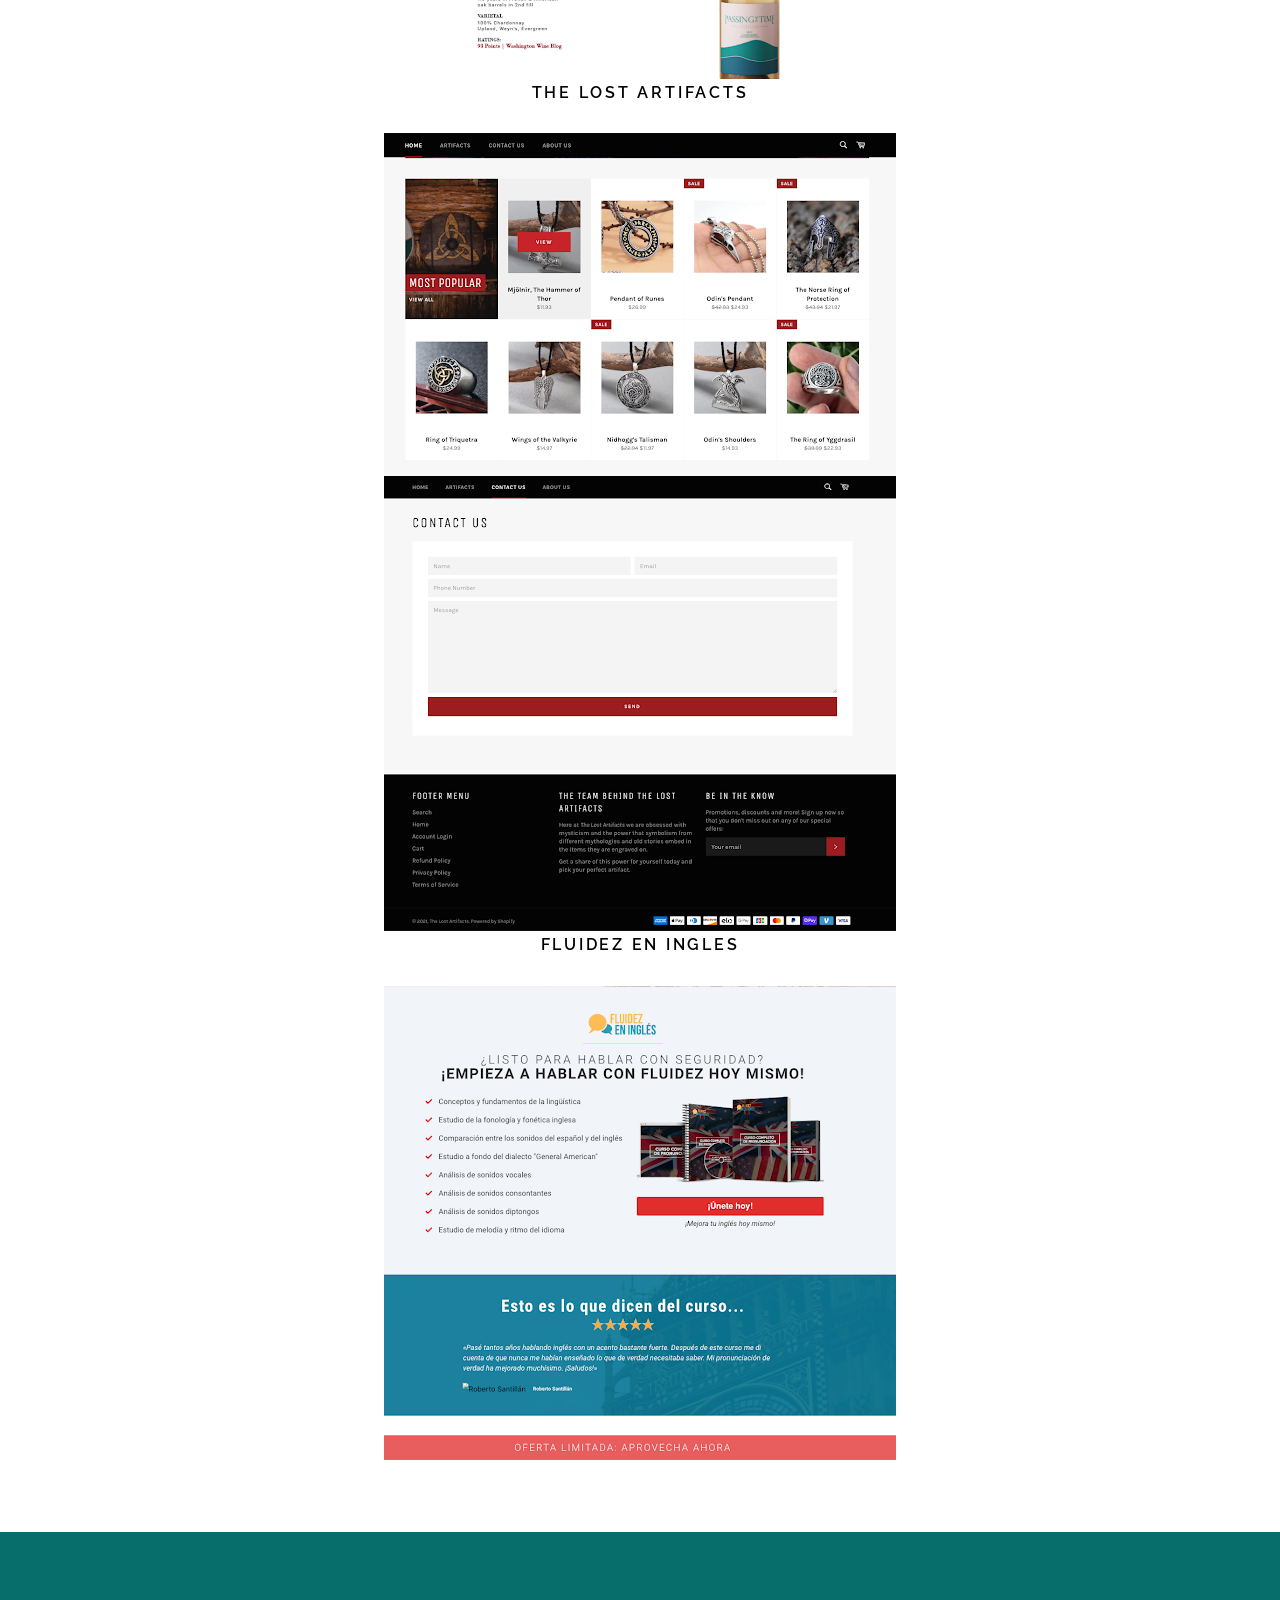
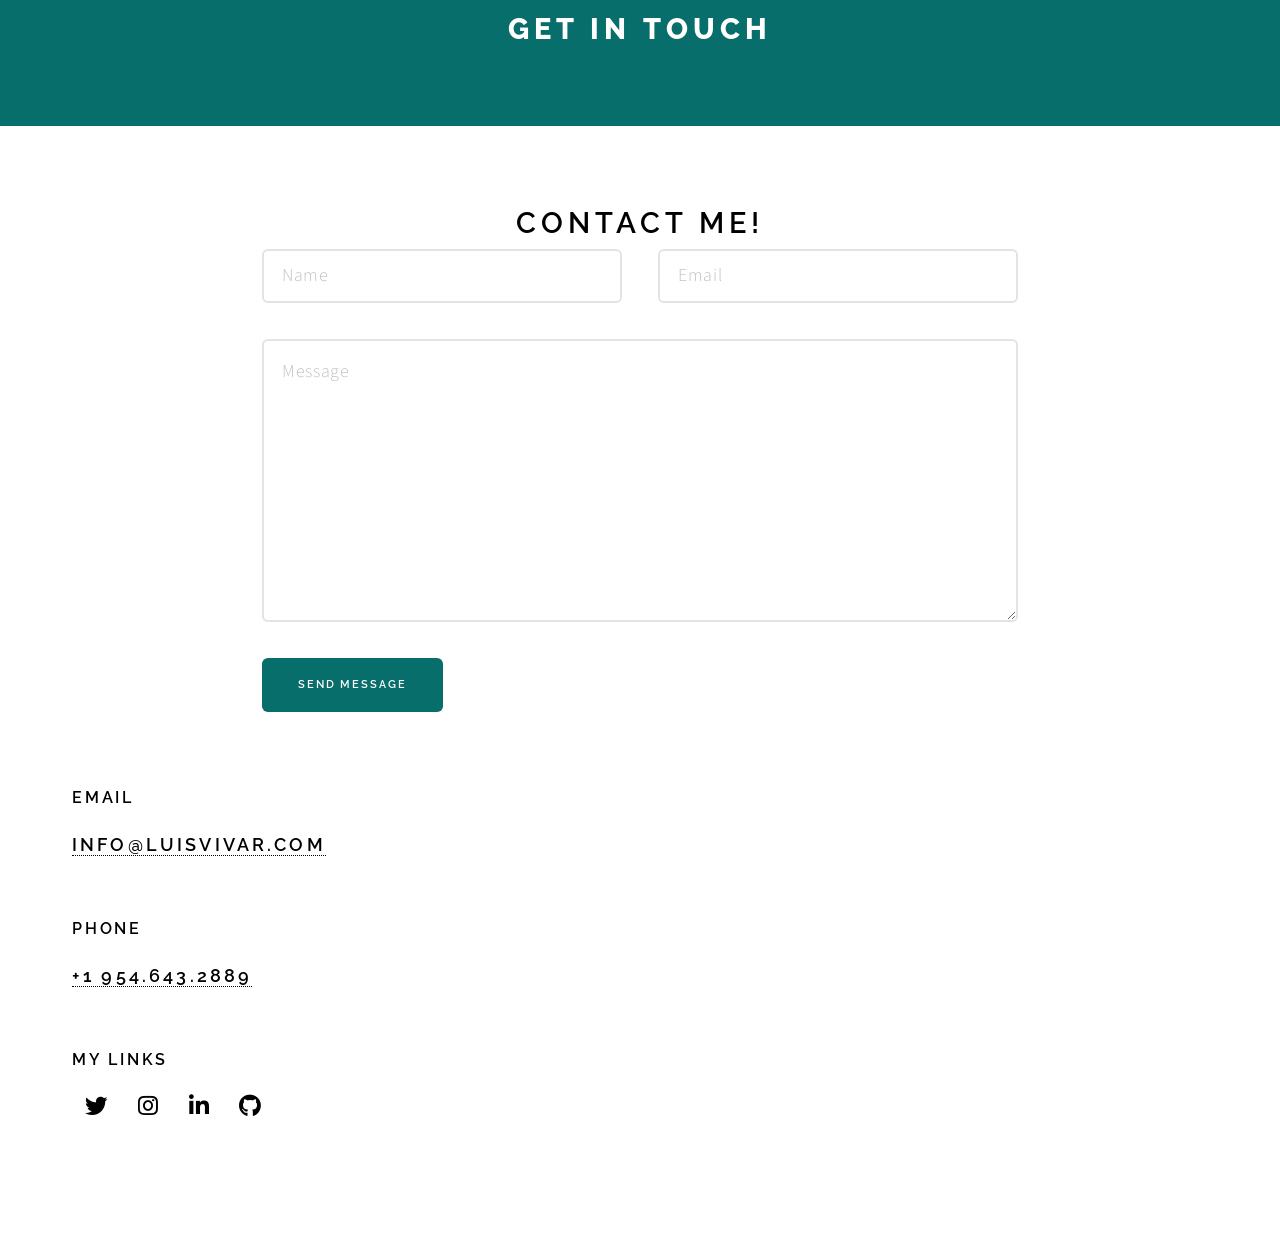
==== commit 78ba7805: "Styles" ====
--- a/index.html
+++ b/index.html
@@ -52,6 +52,7 @@
 						</header>
 						<div class="content">
 							<h2 class="centered-title"><strong>Tools and skills that I use for my trade</strong></h2>
+							<br/>
 							<ul class="feature-icons">
 								<li class="icon solid"><img class="skill-icon" src="images/html-5.png" alt="">
 									<br><strong>HTML 5</strong> </li>
--- a/assets/css/main.css
+++ b/assets/css/main.css
@@ -146,21 +146,25 @@
 /* Typography */
 
 	html {
-		font-size: 18pt;
+		font-size: 18px;
+	}
+
+	p {
+		font-size: 1.3rem;
 	}
 
 		@media screen and (max-width: 1920px) {
 
 			html {
-				font-size: 13pt;
-			}
-
-		}
-
-		@media screen and (max-width: 1152px) {
+				font-size: 1.3rem;
+			}
+
+		}
+
+		@media screen and (max-width: 1400px) {
 
 			html {
-				font-size: 14pt;
+				font-size: 18px;
 			}
 
 			.project-title{
@@ -279,7 +283,7 @@
 
 	h1 {
 		font-family: "Source Sans Pro", Helvetica, sans-serif;
-		font-size: 5rem;
+		font-size: 4rem;
 		font-weight: 700;
 		letter-spacing: -0.05em;
 		line-height: 1.1;
@@ -908,252 +912,9 @@
 
 		}
 
-		@media screen and (max-width: 1280px) {
-
-			.row {
-				display: flex;
-				flex-wrap: wrap;
-				box-sizing: border-box;
-				align-items: stretch;
-			}
-
-				.row > * {
-					box-sizing: border-box;
-				}
-
-				.row.gtr-uniform > * > :last-child {
-					margin-bottom: 0;
-				}
-
-				.row.aln-left {
-					justify-content: flex-start;
-				}
-
-				.row.aln-center {
-					justify-content: center;
-				}
-
-				.row.aln-right {
-					justify-content: flex-end;
-				}
-
-				.row.aln-top {
-					align-items: flex-start;
-				}
-
-				.row.aln-middle {
-					align-items: center;
-				}
-
-				.row.aln-bottom {
-					align-items: flex-end;
-				}
-
-				.row > .imp-large {
-					order: -1;
-				}
-
-				.row > .col-1-large {
-					width: 8.33333%;
-				}
-
-				.row > .off-1-large {
-					margin-left: 8.33333%;
-				}
-
-				.row > .col-2-large {
-					width: 16.66667%;
-				}
-
-				.row > .off-2-large {
-					margin-left: 16.66667%;
-				}
-
-				.row > .col-3-large {
-					width: 25%;
-				}
-
-				.row > .off-3-large {
-					margin-left: 25%;
-				}
-
-				.row > .col-4-large {
-					width: 33.33333%;
-				}
-
-				.row > .off-4-large {
-					margin-left: 33.33333%;
-				}
-
-				.row > .col-5-large {
-					width: 41.66667%;
-				}
-
-				.row > .off-5-large {
-					margin-left: 41.66667%;
-				}
-
-				.row > .col-6-large {
-					width: 50%;
-				}
-
-				.row > .off-6-large {
-					margin-left: 50%;
-				}
-
-				.row > .col-7-large {
-					width: 58.33333%;
-				}
-
-				.row > .off-7-large {
-					margin-left: 58.33333%;
-				}
-
-				.row > .col-8-large {
-					width: 66.66667%;
-				}
-
-				.row > .off-8-large {
-					margin-left: 66.66667%;
-				}
-
-				.row > .col-9-large {
-					width: 75%;
-				}
-
-				.row > .off-9-large {
-					margin-left: 75%;
-				}
-
-				.row > .col-10-large {
-					width: 83.33333%;
-				}
-
-				.row > .off-10-large {
-					margin-left: 83.33333%;
-				}
-
-				.row > .col-11-large {
-					width: 91.66667%;
-				}
-
-				.row > .off-11-large {
-					margin-left: 91.66667%;
-				}
-
-				.row > .col-12-large {
-					width: 100%;
-				}
-
-				.row > .off-12-large {
-					margin-left: 100%;
-				}
-
-				.row.gtr-0 {
-					margin-top: 0;
-					margin-left: 0rem;
-				}
-
-					.row.gtr-0 > * {
-						padding: 0 0 0 0rem;
-					}
-
-					.row.gtr-0.gtr-uniform {
-						margin-top: 0rem;
-					}
-
-						.row.gtr-0.gtr-uniform > * {
-							padding-top: 0rem;
-						}
-
-				.row.gtr-25 {
-					margin-top: 0;
-					margin-left: -0.375rem;
-				}
-
-					.row.gtr-25 > * {
-						padding: 0 0 0 0.375rem;
-					}
-
-					.row.gtr-25.gtr-uniform {
-						margin-top: -0.375rem;
-					}
-
-						.row.gtr-25.gtr-uniform > * {
-							padding-top: 0.375rem;
-						}
-
-				.row.gtr-50 {
-					margin-top: 0;
-					margin-left: -0.75rem;
-				}
-
-					.row.gtr-50 > * {
-						padding: 0 0 0 0.75rem;
-					}
-
-					.row.gtr-50.gtr-uniform {
-						margin-top: -0.75rem;
-					}
-
-						.row.gtr-50.gtr-uniform > * {
-							padding-top: 0.75rem;
-						}
-
-				.row {
-					margin-top: 0;
-					margin-left: -1.5rem;
-				}
-
-					.row > * {
-						padding: 0 0 0 1.5rem;
-					}
-
-					.row.gtr-uniform {
-						margin-top: -1.5rem;
-					}
-
-						.row.gtr-uniform > * {
-							padding-top: 1.5rem;
-						}
-
-				.row.gtr-150 {
-					margin-top: 0;
-					margin-left: -2.25rem;
-				}
-
-					.row.gtr-150 > * {
-						padding: 0 0 0 2.25rem;
-					}
-
-					.row.gtr-150.gtr-uniform {
-						margin-top: -2.25rem;
-					}
-
-						.row.gtr-150.gtr-uniform > * {
-							padding-top: 2.25rem;
-						}
-
-				.row.gtr-200 {
-					margin-top: 0;
-					margin-left: -3rem;
-				}
-
-					.row.gtr-200 > * {
-						padding: 0 0 0 3rem;
-					}
-
-					.row.gtr-200.gtr-uniform {
-						margin-top: -3rem;
-					}
-
-						.row.gtr-200.gtr-uniform > * {
-							padding-top: 3rem;
-						}
-
-		}
-
-		@media screen and (max-width: 1152px) {
+
+
+		@media screen and (max-width: 1360px) {
 
 			.row {
 				display: flex;
@@ -2025,7 +1786,7 @@
 		input[type="button"].primary,
 		button.primary,
 		.button.primary {
-			background-color: #063128;
+			background-color: #086e6b;
 			box-shadow: none;
 			color: white !important;
 		}
@@ -2313,15 +2074,15 @@
 		input[type="checkbox"]:checked + label:before,
 		input[type="radio"]:checked + label:before {
 			content: '\f00c';
-			background-color: #063128;
-			border-color: #063128;
+			background-color: #086e6b;
+			border-color: #086e6b;
 			color: #ffffff;
 		}
 
 		input[type="checkbox"]:focus + label:before,
 		input[type="radio"]:focus + label:before {
-			border-color: #063128;
-			box-shadow: 0 0 0 1px #063128;
+			border-color: #086e6b;
+			box-shadow: 0 0 0 1px #086e6b;
 		}
 
 	input[type="checkbox"] + label:before {
@@ -2819,7 +2580,7 @@
 
 		#wrapper:before {
 			background-attachment: fixed;
-			background-color: #063128;
+			background-color: #086e6b;
 			background-image: url("data:image/svg+xml;charset=utf8,%3Csvg xmlns='http://www.w3.org/2000/svg' viewBox='0 0 920 1750' x='0px' y='0px'%3E %3Cpath style='fill: rgba(67, 217, 184, 0.25)' d='M889.72,1137.55l-2.91-0.75l-364.39,282.94l-0.7-0.9l-0.51,0.11l-94.77-451.5l-32.51-15.75l-16.73-8.11l0,0.68 l-1.46,0l0-1.39l-1.89-0.92l-112.41-54.47l-0.29,1.03l-1.41-0.37l0.37-1.31l-34.14-16.54l-98.56-47.76l-0.59,0.81l-1.16-0.88 l0.42-0.57L11.43,766.33l-0.25,0.2l-0.9-1.15l102.87-79.98l0.08-0.1l0.02,0.02l116.68-90.72l-0.18-0.34l1.3-0.66l0.05,0.09 l100.5-78.14l-0.07-0.32l0.65-0.14l42.3-32.89l-0.15-54.54l-0.59,0.29l-0.64-1.31l1.23-0.6l-0.01-4.54l-0.33-122.47l-0.99,0.18 l-0.28-1.43l1.27-0.23l-0.4-147.49l-0.87-0.16l0.28-1.43l0.58,0.1l-0.35-127.48l-0.13-0.06l0.64-1.31L489.97,76.8l0.73,0.19 l-0.04,0.14l132.63,65.11l0.33-0.45l1.16,0.88l-0.16,0.22l114.21,56.07l0.45-0.35l0.72,0.93l47.89,23.51l2.76-1.36l0.56,4.61 l-3.32-1.63L571.52,330.88L375.95,482.93l0.66,239.95l51.12,243.57l222.53,107.83l236.23,60.93l2.27-1.77 M375.8,425.34l17.25-8.47 l36.13-127.75l-53.73,9.66L375.8,425.34z M551,241.05l38.19-52.2l-123.83-22.27l-34.13,120.68l98.99-17.81L551,241.05z M532.3,269.09l151.34-27.22l37.63-29.25l-130.48-23.47L532.3,269.09z M303.38,733.9l-2.36-4.48l-44.18-83.78L182.5,747.25 l40.78,36.46l52.69,47.11L303.38,733.9z M277.18,831.91l56.95,50.93L375.69,920l-0.13-49.23l-71.19-135L277.18,831.91z M303.96,731.86l41.93-148.25l-9.74-46.39L257.8,644.33L303.96,731.86z M304.94,733.73l9.55,18.12l61.05,115.78l-0.39-144.6 l-16.9-80.53l-11.71-55.81L304.94,733.73z M375.21,211.79l0.23,85.51l54.17-9.74l34.29-121.23l-88.87-15.98L375.21,211.79z M430.78,288.83l-17.88,63.21L394.81,416l44.01-21.6l90.15-123.23L430.78,288.83z M287.76,898.62l87.99,42.64l-0.05-19.29 l-91.37-81.71l-7.59-6.78l-14.88,52.59L287.76,898.62z M174.26,843.62l86.26,41.8l15-53.03l-93.89-83.95l-53.34,72.91L174.26,843.62 z M113.18,687.22L12.71,765.33l55.69,26.99l58.56,28.38l53.58-73.24l-34.83-31.14L113.18,687.22z M230.62,595.92l-116.27,90.4 l63.02,56.36l4.03,3.61l74.67-102.08l-7.47-14.17L230.62,595.92z M331.94,517.15l-100.15,77.86l25.25,47.88l78.71-107.59l-1.71-8.14 L331.94,517.15z M333.22,516.15l2.02,9.64l1.66,7.92l34.65-47.37L333.22,516.15z M337.31,535.63l9.43,44.95l26.67-94.3 L337.31,535.63z M347.39,583.66l27.74,132.16l-0.62-228.04L347.39,583.66z M374.7,21.83l0.35,127.02l89.27,16.06l24.61-87 L374.7,21.83z M490.25,78.56l-22.26,78.7l-2.24,7.91l124.39,22.37l10.23-13.99l22.04-30.12L490.25,78.56z M623.74,144.09 l-12.29,16.8l-19.71,26.95l131.07,23.58l14.73-11.45L623.74,144.09z M739,200.67l-13.3,10.34l-0.96,0.74l58.14,10.46L739,200.67z M723.19,212.96l-25.33,19.69l-11.14,8.66l97.03-17.45L723.19,212.96z M782.89,225.5l-98.64,17.74l-107.06,83.23L782.89,225.5z M631.68,282.26l49.48-38.47l-150.1,27l-89.41,122.22l129.1-63.37L631.68,282.26z M565.06,334.05l-125.28,61.5l-45.94,62.8 l-14.96,20.44L565.06,334.05z M425.31,412.87l11.65-15.93l-42.69,20.96l-13.66,48.3l-3.58,12.67L425.31,412.87z M392.51,418.76 l-16.71,8.2l0.01,4.72l0.12,45.68L392.51,418.76z M377.21,941.96l21.37,10.36l24.14,11.7l-45.56-40.74L377.21,941.96z M377.15,921.31l34.83,31.15l12.57,11.24l-47.53-90.14L377.15,921.31z M376.63,730.07l0.38,140.33l48.29,91.59L376.63,730.07z M806.29,1197.48l75.8-58.86l-28.56,11.47l-25.6,10.28l14.96,7.25l-0.64,1.31l-16.16-7.83l-124.76,50.1l40.56,36.27L806.29,1197.48z M522.43,1146.18l58.88,111.66l52.71-21.17l64.61-25.95l-75.11-67.17L522.43,1146.18z M621.92,1142.14l-115.78-103.53l-46.8-12.07 l62.33,118.2l7.06-0.18L621.92,1142.14z M700.14,1210.12l124.19-49.87l-42.89-20.78l-155.8,4.04L700.14,1210.12z M679.7,1295.77 l61.03-47.39l-40.9-36.57l-117.85,47.32l42.09,79.82L679.7,1295.77z M522.48,1417.85l1.83-1.42l98.6-76.56l-42.28-80.19 l-84.25,33.83L522.48,1417.85z M496.08,1292.06l83.87-33.68l-59.14-112.16l-55.04,1.43L496.08,1292.06z M465.46,1146.2l54.58-1.42 l-62.61-118.74l-18.03-4.65l0.36-1.41l16.74,4.32l-27.63-52.4L465.46,1146.2z M458.42,1024.79l45.35,11.7l-74.14-66.29 L458.42,1024.79z M431.46,969.87l75.38,67.41l136.26,35.15L431.46,969.87z M649.76,1075.65l-140.54-36.25l114.83,102.68l154.53-4.01 L649.76,1075.65z M656.92,1077.5l124.84,60.5l51.97-1.35l47.7-1.24L656.92,1077.5z M784.62,1139.38l41.54,20.13l56.45-22.67 L784.62,1139.38z'/%3E %3C/svg%3E");
 			background-position: -50% 10%;
 			background-repeat: repeat-y;
@@ -2853,7 +2614,7 @@
 			}
 
 				#wrapper section > header h2 {
-					margin: 0 0 5rem 0;
+					margin: auto;
 				}
 
 				#wrapper section > header h1 + p {
@@ -2996,7 +2757,7 @@
 		}
 
 			#wrapper section > header {
-				padding: 0 10rem 0 5rem;
+				padding: 0 10rem 0 1.5rem;
 				width: 35rem;
 			}
 
@@ -3005,7 +2766,7 @@
 			}
 
 			#wrapper section > footer {
-				padding: 0 10rem;
+				padding: 0 7rem 0 0;
 			}
 
 		#wrapper > section > header:before {
@@ -3035,19 +2796,31 @@
 		}
 
 		#wrapper > section.intro > header:before {
-			margin-left: calc(30vw - 10rem);
-		}
-
-		@media screen and (max-width: 1152px) {
+			left: calc(30vw - 5rem);
+		}
+
+		@media screen and (max-width: 1400px) {
 
 			#wrapper > section.intro > header > * {
+				margin: auto;
 				width: 100%;
+				text-align: center;
 			}
 
 			#wrapper > section.intro > header:before {
 				margin-left: 0;
 			}
 
+			h1 {
+				text-align: center;
+			}
+
+			h2 {
+				margin: auto;
+				font-size: 1.6rem;
+				text-align: center;
+			}
+
 		}
 
 		#wrapper > section:last-of-type > header:after {
@@ -3058,86 +2831,9 @@
 			padding: 0 5rem;
 		}
 
-		@media screen and (max-width: 1280px) {
-
-			#wrapper {
-				padding: 0 0 8rem 0;
-			}
-
-				#wrapper section {
-					margin: 6rem 0 0 0;
-				}
-
-					#wrapper section > header {
-						padding: 0 8rem 0 4rem;
-						width: 33rem;
-					}
-
-					#wrapper section > .content {
-						padding: 0 4rem;
-					}
-
-					#wrapper section > footer {
-						padding: 0 8rem;
-					}
-
-				#wrapper > section > header:before {
-					height: calc(100% + 8rem);
-					left: calc(50vw - 4rem);
-				}
-
-				#wrapper > section > header h1:before, #wrapper > section > header h2:before {
-					right: 3rem;
-					width: 2rem;
-				}
-
-				#wrapper > section > header h1:after, #wrapper > section > header h2:after {
-					right: -2rem;
-				}
-
-				#wrapper > section > .content > section {
-					left: calc(-50vw - 4rem);
-				}
-
-					#wrapper > section > .content > section > header {
-						width: 30rem;
-					}
-
-				#wrapper > section.intro > header > * {
-					width: 21rem;
-				}
-
-				#wrapper > section.intro > header:before {
-					margin-left: calc(30vw - 8rem);
-				}
-
-		}
-
-		@media screen and (max-width: 1280px) and (max-width: 1152px) {
-
-			#wrapper > section.intro > header > * {
-				width: 100%;
-			}
-
-			#wrapper > section.intro > header:before {
-				margin-left: 0;
-			}
-
-		}
-
-		@media screen and (max-width: 1280px) {
-
-				#wrapper > section:last-of-type > header:after {
-					left: calc(50vw - 4rem - 0.25rem + 1px);
-				}
-
-				#wrapper .copyright {
-					padding: 0 4rem;
-				}
-
-		}
-
-		@media screen and (max-width: 1152px) {
+
+
+		@media screen and (max-width: 1400px) {
 
 			#wrapper {
 				padding: 0;
@@ -3185,7 +2881,7 @@
 
 					#wrapper > section > header {
 						background-attachment: fixed;
-						background-color: #063128;
+						background-color: #086e6b;
 						background-image: url("data:image/svg+xml;charset=utf8,%3Csvg xmlns='http://www.w3.org/2000/svg' viewBox='0 0 920 1750' x='0px' y='0px'%3E %3Cpath style='fill: rgba(67, 217, 184, 0.5)' d='M889.72,1137.55l-2.91-0.75l-364.39,282.94l-0.7-0.9l-0.51,0.11l-94.77-451.5l-32.51-15.75l-16.73-8.11l0,0.68 l-1.46,0l0-1.39l-1.89-0.92l-112.41-54.47l-0.29,1.03l-1.41-0.37l0.37-1.31l-34.14-16.54l-98.56-47.76l-0.59,0.81l-1.16-0.88 l0.42-0.57L11.43,766.33l-0.25,0.2l-0.9-1.15l102.87-79.98l0.08-0.1l0.02,0.02l116.68-90.72l-0.18-0.34l1.3-0.66l0.05,0.09 l100.5-78.14l-0.07-0.32l0.65-0.14l42.3-32.89l-0.15-54.54l-0.59,0.29l-0.64-1.31l1.23-0.6l-0.01-4.54l-0.33-122.47l-0.99,0.18 l-0.28-1.43l1.27-0.23l-0.4-147.49l-0.87-0.16l0.28-1.43l0.58,0.1l-0.35-127.48l-0.13-0.06l0.64-1.31L489.97,76.8l0.73,0.19 l-0.04,0.14l132.63,65.11l0.33-0.45l1.16,0.88l-0.16,0.22l114.21,56.07l0.45-0.35l0.72,0.93l47.89,23.51l2.76-1.36l0.56,4.61 l-3.32-1.63L571.52,330.88L375.95,482.93l0.66,239.95l51.12,243.57l222.53,107.83l236.23,60.93l2.27-1.77 M375.8,425.34l17.25-8.47 l36.13-127.75l-53.73,9.66L375.8,425.34z M551,241.05l38.19-52.2l-123.83-22.27l-34.13,120.68l98.99-17.81L551,241.05z M532.3,269.09l151.34-27.22l37.63-29.25l-130.48-23.47L532.3,269.09z M303.38,733.9l-2.36-4.48l-44.18-83.78L182.5,747.25 l40.78,36.46l52.69,47.11L303.38,733.9z M277.18,831.91l56.95,50.93L375.69,920l-0.13-49.23l-71.19-135L277.18,831.91z M303.96,731.86l41.93-148.25l-9.74-46.39L257.8,644.33L303.96,731.86z M304.94,733.73l9.55,18.12l61.05,115.78l-0.39-144.6 l-16.9-80.53l-11.71-55.81L304.94,733.73z M375.21,211.79l0.23,85.51l54.17-9.74l34.29-121.23l-88.87-15.98L375.21,211.79z M430.78,288.83l-17.88,63.21L394.81,416l44.01-21.6l90.15-123.23L430.78,288.83z M287.76,898.62l87.99,42.64l-0.05-19.29 l-91.37-81.71l-7.59-6.78l-14.88,52.59L287.76,898.62z M174.26,843.62l86.26,41.8l15-53.03l-93.89-83.95l-53.34,72.91L174.26,843.62 z M113.18,687.22L12.71,765.33l55.69,26.99l58.56,28.38l53.58-73.24l-34.83-31.14L113.18,687.22z M230.62,595.92l-116.27,90.4 l63.02,56.36l4.03,3.61l74.67-102.08l-7.47-14.17L230.62,595.92z M331.94,517.15l-100.15,77.86l25.25,47.88l78.71-107.59l-1.71-8.14 L331.94,517.15z M333.22,516.15l2.02,9.64l1.66,7.92l34.65-47.37L333.22,516.15z M337.31,535.63l9.43,44.95l26.67-94.3 L337.31,535.63z M347.39,583.66l27.74,132.16l-0.62-228.04L347.39,583.66z M374.7,21.83l0.35,127.02l89.27,16.06l24.61-87 L374.7,21.83z M490.25,78.56l-22.26,78.7l-2.24,7.91l124.39,22.37l10.23-13.99l22.04-30.12L490.25,78.56z M623.74,144.09 l-12.29,16.8l-19.71,26.95l131.07,23.58l14.73-11.45L623.74,144.09z M739,200.67l-13.3,10.34l-0.96,0.74l58.14,10.46L739,200.67z M723.19,212.96l-25.33,19.69l-11.14,8.66l97.03-17.45L723.19,212.96z M782.89,225.5l-98.64,17.74l-107.06,83.23L782.89,225.5z M631.68,282.26l49.48-38.47l-150.1,27l-89.41,122.22l129.1-63.37L631.68,282.26z M565.06,334.05l-125.28,61.5l-45.94,62.8 l-14.96,20.44L565.06,334.05z M425.31,412.87l11.65-15.93l-42.69,20.96l-13.66,48.3l-3.58,12.67L425.31,412.87z M392.51,418.76 l-16.71,8.2l0.01,4.72l0.12,45.68L392.51,418.76z M377.21,941.96l21.37,10.36l24.14,11.7l-45.56-40.74L377.21,941.96z M377.15,921.31l34.83,31.15l12.57,11.24l-47.53-90.14L377.15,921.31z M376.63,730.07l0.38,140.33l48.29,91.59L376.63,730.07z M806.29,1197.48l75.8-58.86l-28.56,11.47l-25.6,10.28l14.96,7.25l-0.64,1.31l-16.16-7.83l-124.76,50.1l40.56,36.27L806.29,1197.48z M522.43,1146.18l58.88,111.66l52.71-21.17l64.61-25.95l-75.11-67.17L522.43,1146.18z M621.92,1142.14l-115.78-103.53l-46.8-12.07 l62.33,118.2l7.06-0.18L621.92,1142.14z M700.14,1210.12l124.19-49.87l-42.89-20.78l-155.8,4.04L700.14,1210.12z M679.7,1295.77 l61.03-47.39l-40.9-36.57l-117.85,47.32l42.09,79.82L679.7,1295.77z M522.48,1417.85l1.83-1.42l98.6-76.56l-42.28-80.19 l-84.25,33.83L522.48,1417.85z M496.08,1292.06l83.87-33.68l-59.14-112.16l-55.04,1.43L496.08,1292.06z M465.46,1146.2l54.58-1.42 l-62.61-118.74l-18.03-4.65l0.36-1.41l16.74,4.32l-27.63-52.4L465.46,1146.2z M458.42,1024.79l45.35,11.7l-74.14-66.29 L458.42,1024.79z M431.46,969.87l75.38,67.41l136.26,35.15L431.46,969.87z M649.76,1075.65l-140.54-36.25l114.83,102.68l154.53-4.01 L649.76,1075.65z M656.92,1077.5l124.84,60.5l51.97-1.35l47.7-1.24L656.92,1077.5z M784.62,1139.38l41.54,20.13l56.45-22.67 L784.62,1139.38z'/%3E %3C/svg%3E");
 						background-position: 25% 50%;
 						background-repeat: repeat-y;
@@ -3249,8 +2945,8 @@
 							}
 
 							#wrapper > section.intro > header > * {
-								margin-left: 0;
-								margin-right: 0;
+								margin: auto;
+								text-align: center;
 								width: 100%;
 							}
 
@@ -3296,7 +2992,7 @@
 					}
 
 					#wrapper > section.intro > header {
-						padding: 8rem 4rem 5rem 4rem;
+						padding: 2.5rem 4rem 2.5rem 4rem;
 					}
 
 				#wrapper .copyright {
@@ -3332,11 +3028,15 @@
 				}
 
 				#wrapper > section.intro > header {
-					padding: 5.5rem 2rem 2.5rem 2rem;
+					padding: 2.5rem 2rem 2.5rem 2rem;
 				}
 
 			#wrapper .copyright {
 				padding: 0 2rem 2rem 2rem;
+			}
+
+			.skill-icon {
+				width: 30%;
 			}
 
 		}
@@ -3426,26 +3126,7 @@
 				transform: translateY(-1rem);
 			}
 
-		@media screen and (max-width: 1280px) {
-
-			#wrapper > section.intro > header > * {
-				transition: transform 1s ease, opacity 1s ease;
-			}
-
-			body.is-preload #wrapper > section.intro > header {
-				transform: none;
-			}
-
-				body.is-preload #wrapper > section.intro > header > * {
-					transform: translate(-0.5rem);
-					opacity: 0;
-				}
-
-			body.is-preload #wrapper > section.intro > .content {
-				transform: none;
-			}
-
-		}
+
 
 	body.is-ie #wrapper section {
 		display: flex;
@@ -3471,10 +3152,3 @@
 		width: 100vw;
 	}
 
-	@media screen and (max-width: 1280px) {
-
-		body.is-ie #wrapper section > footer {
-			padding: 4rem;
-		}
-
-	}
